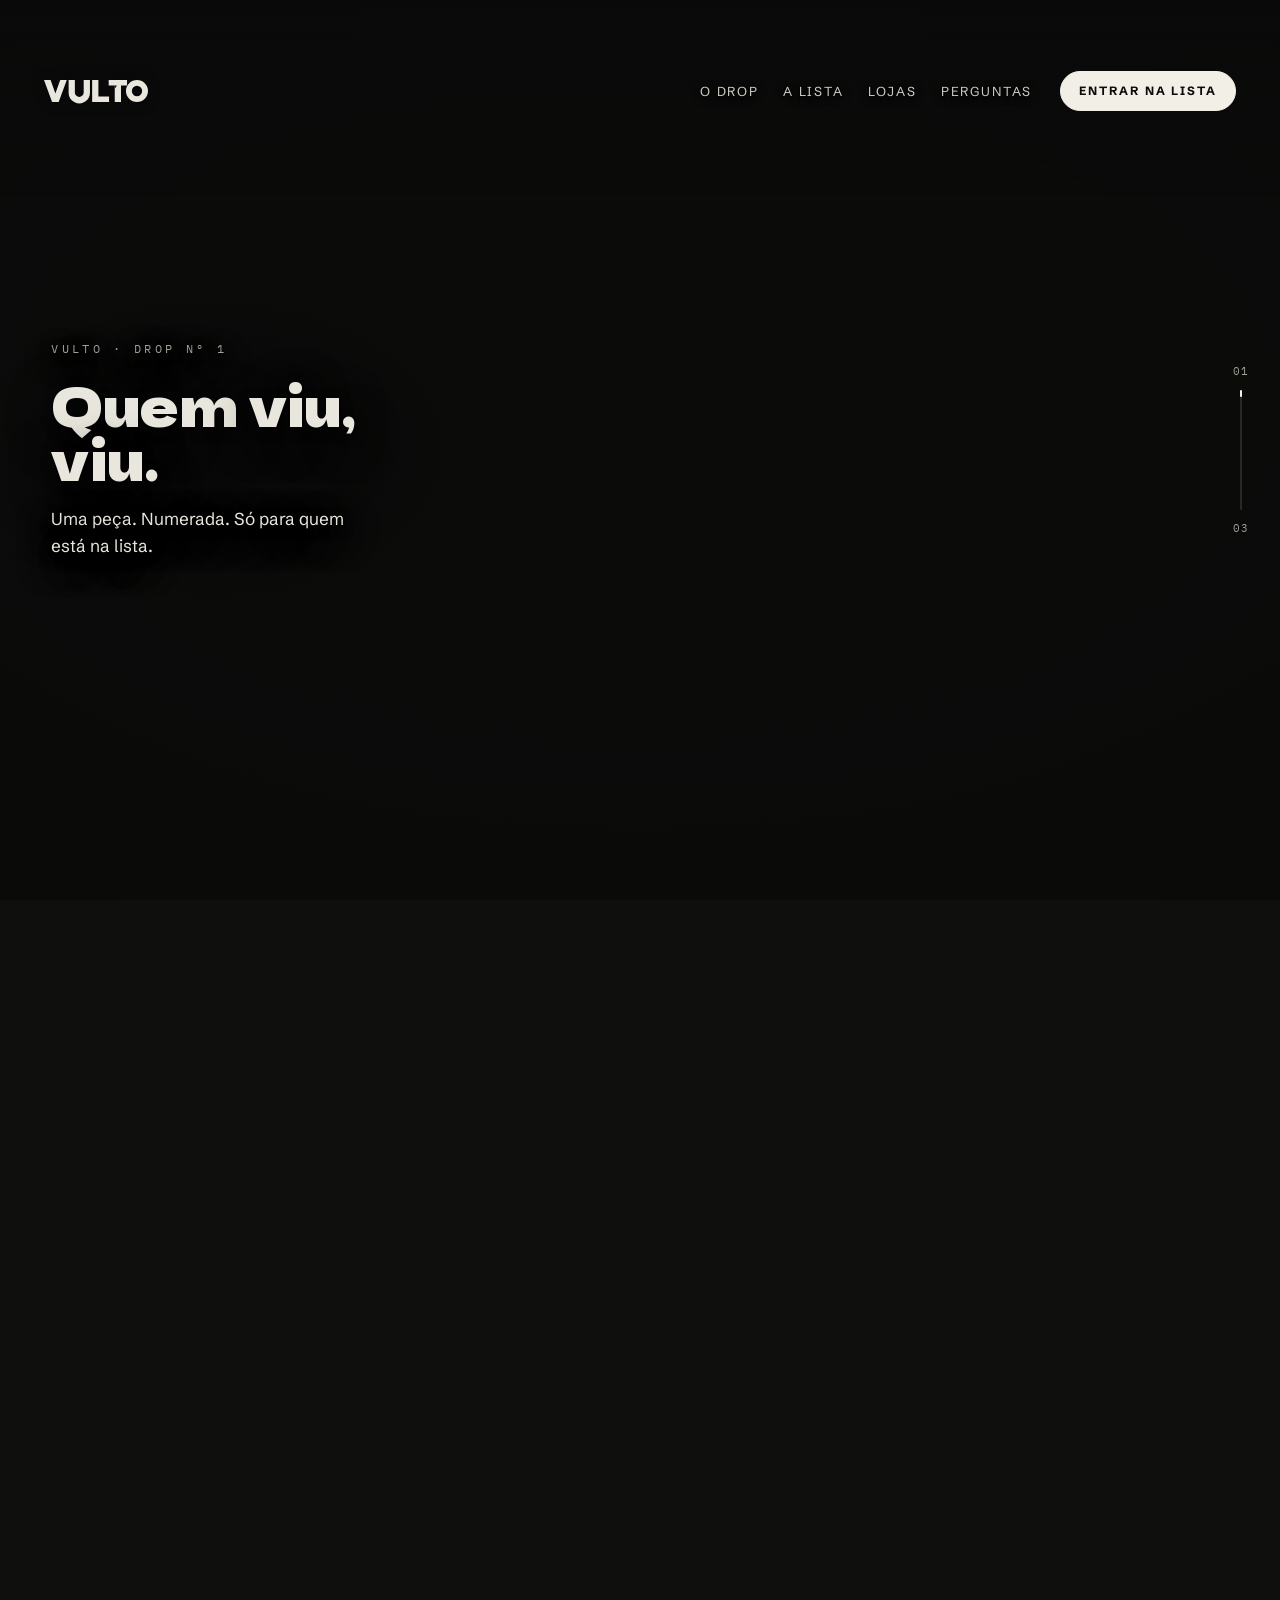
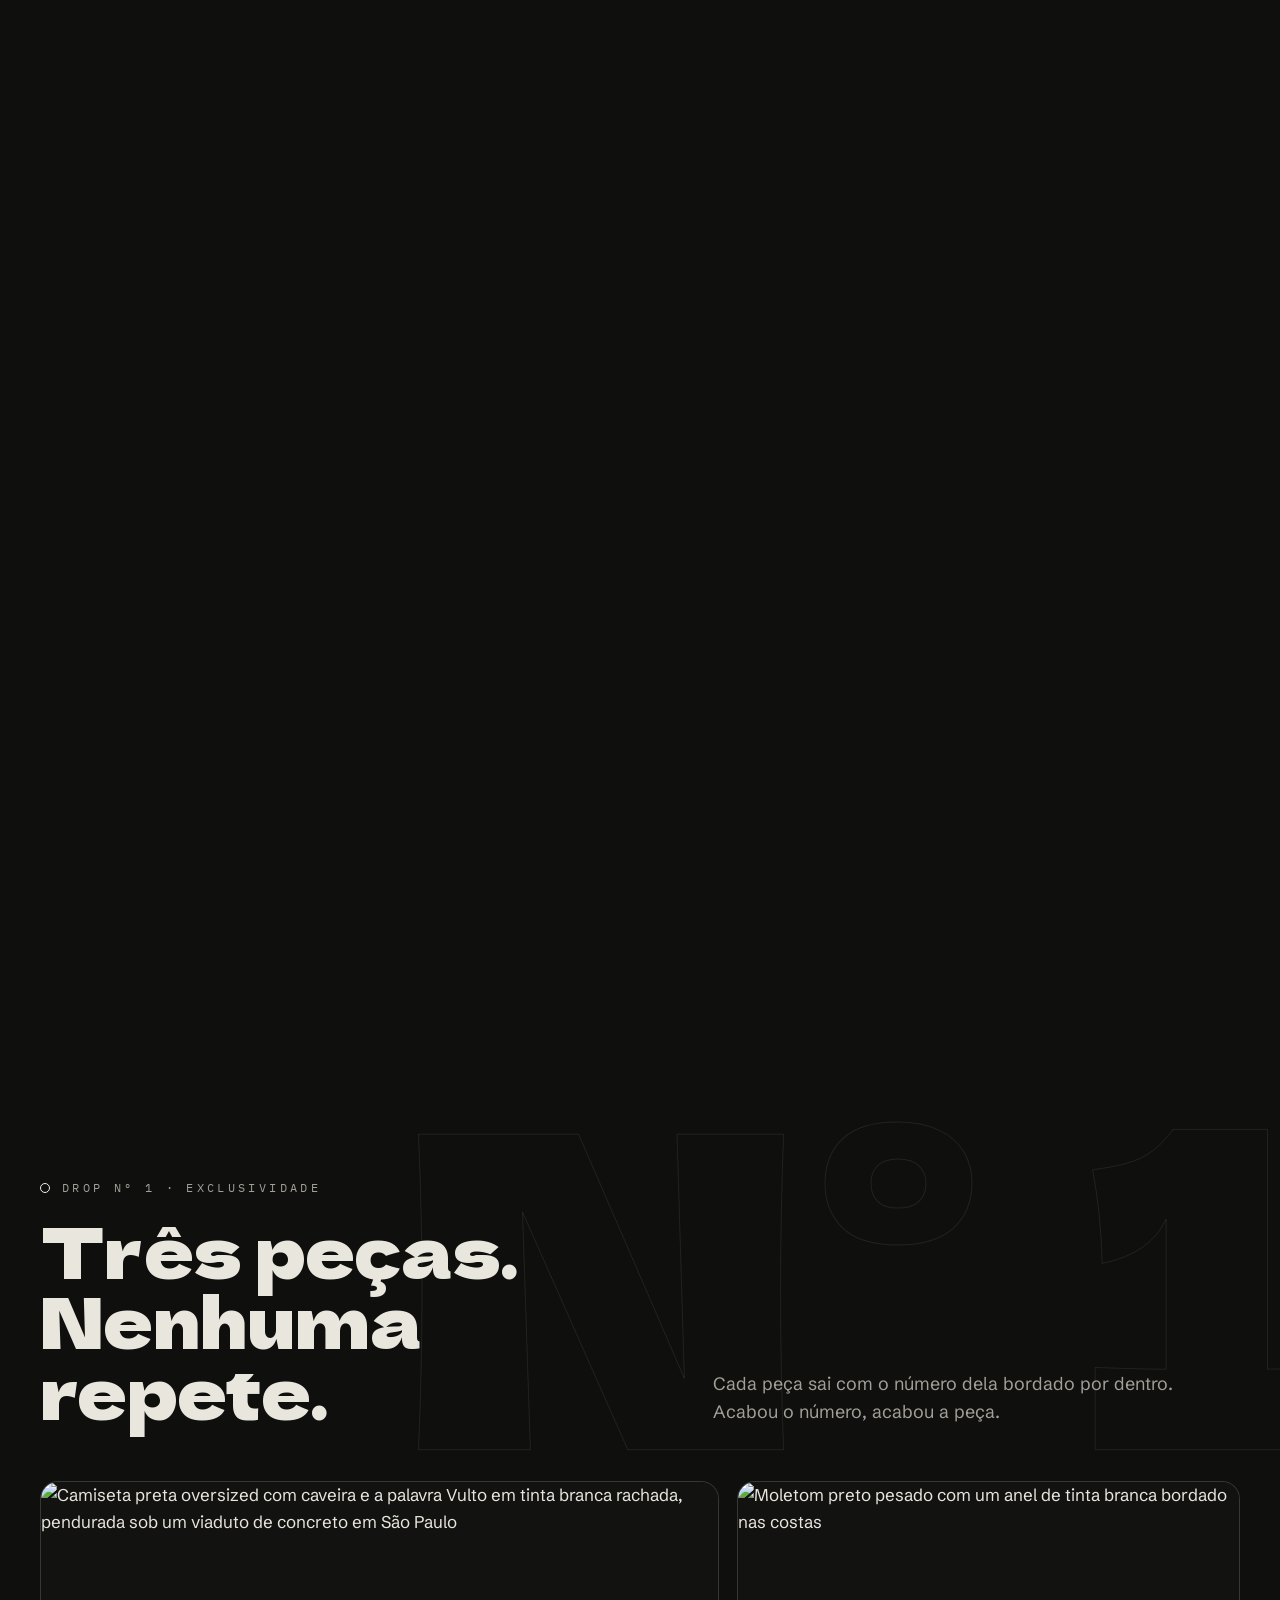
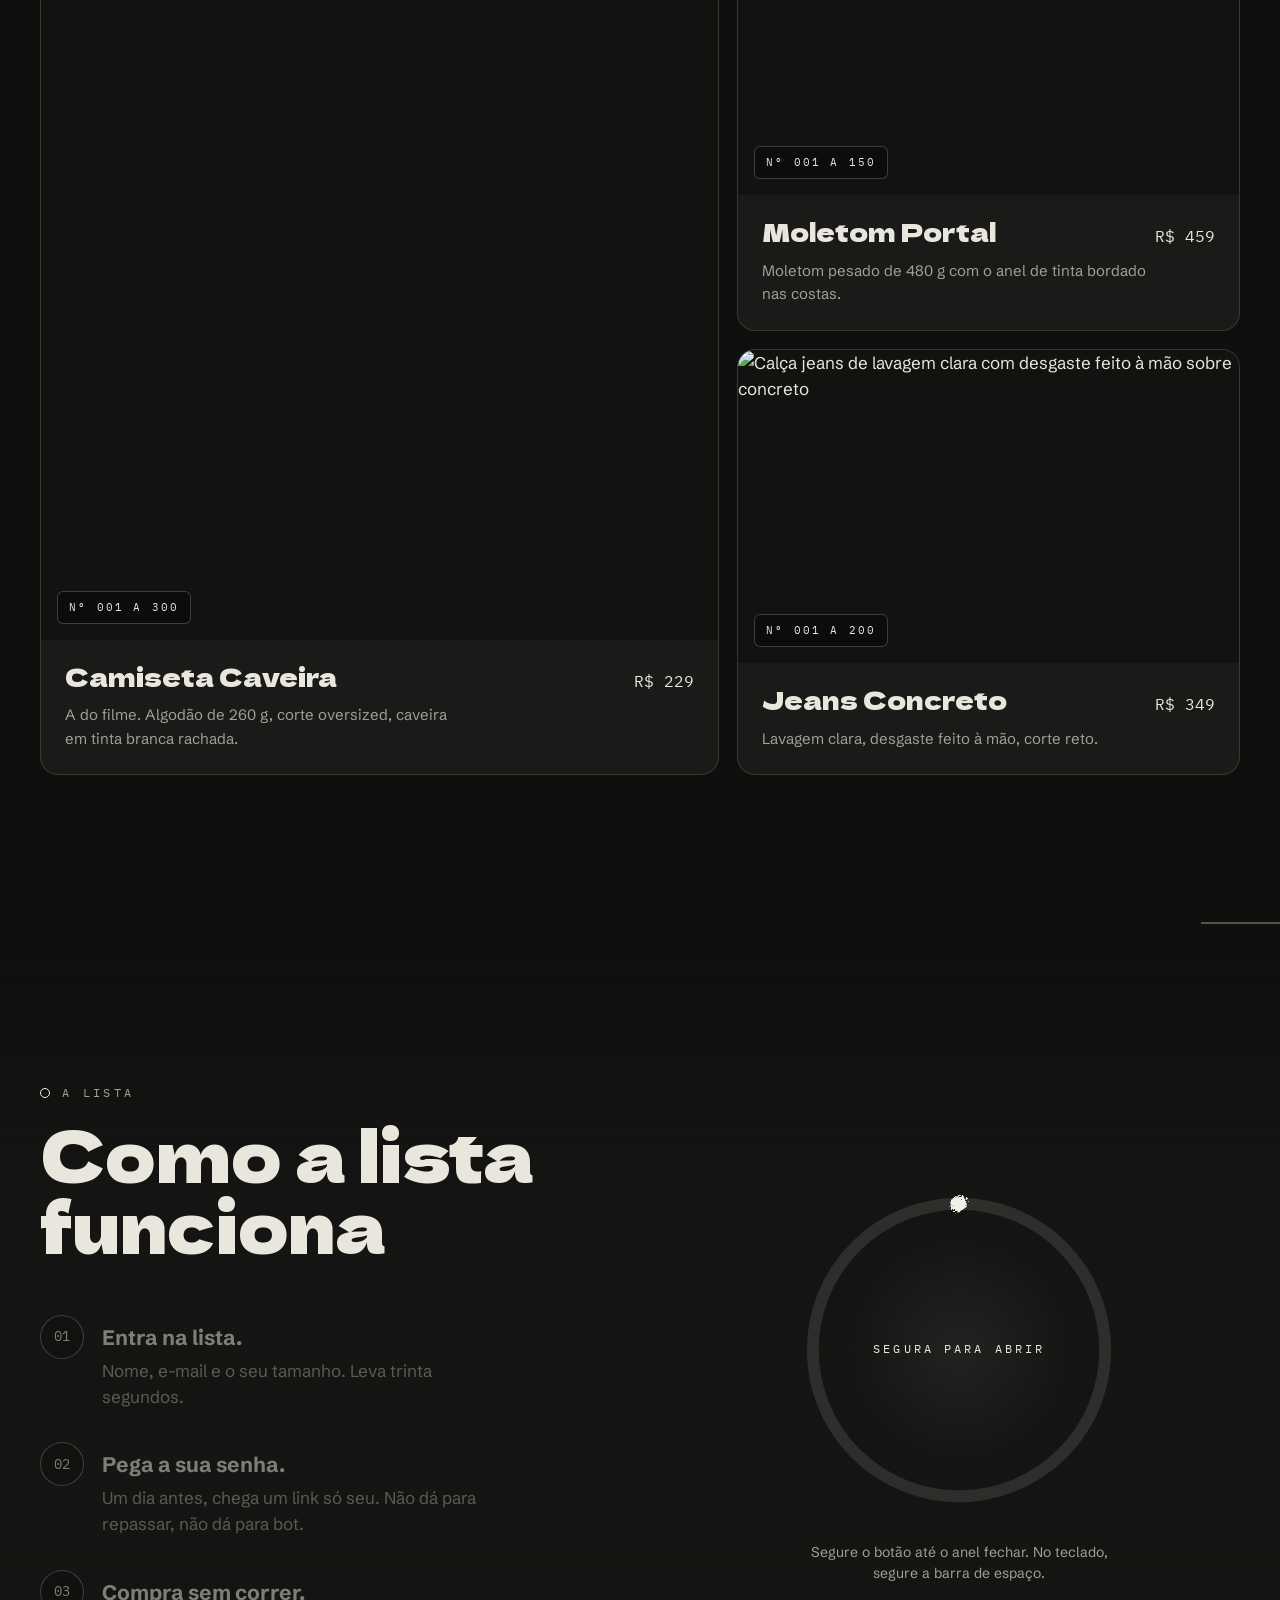
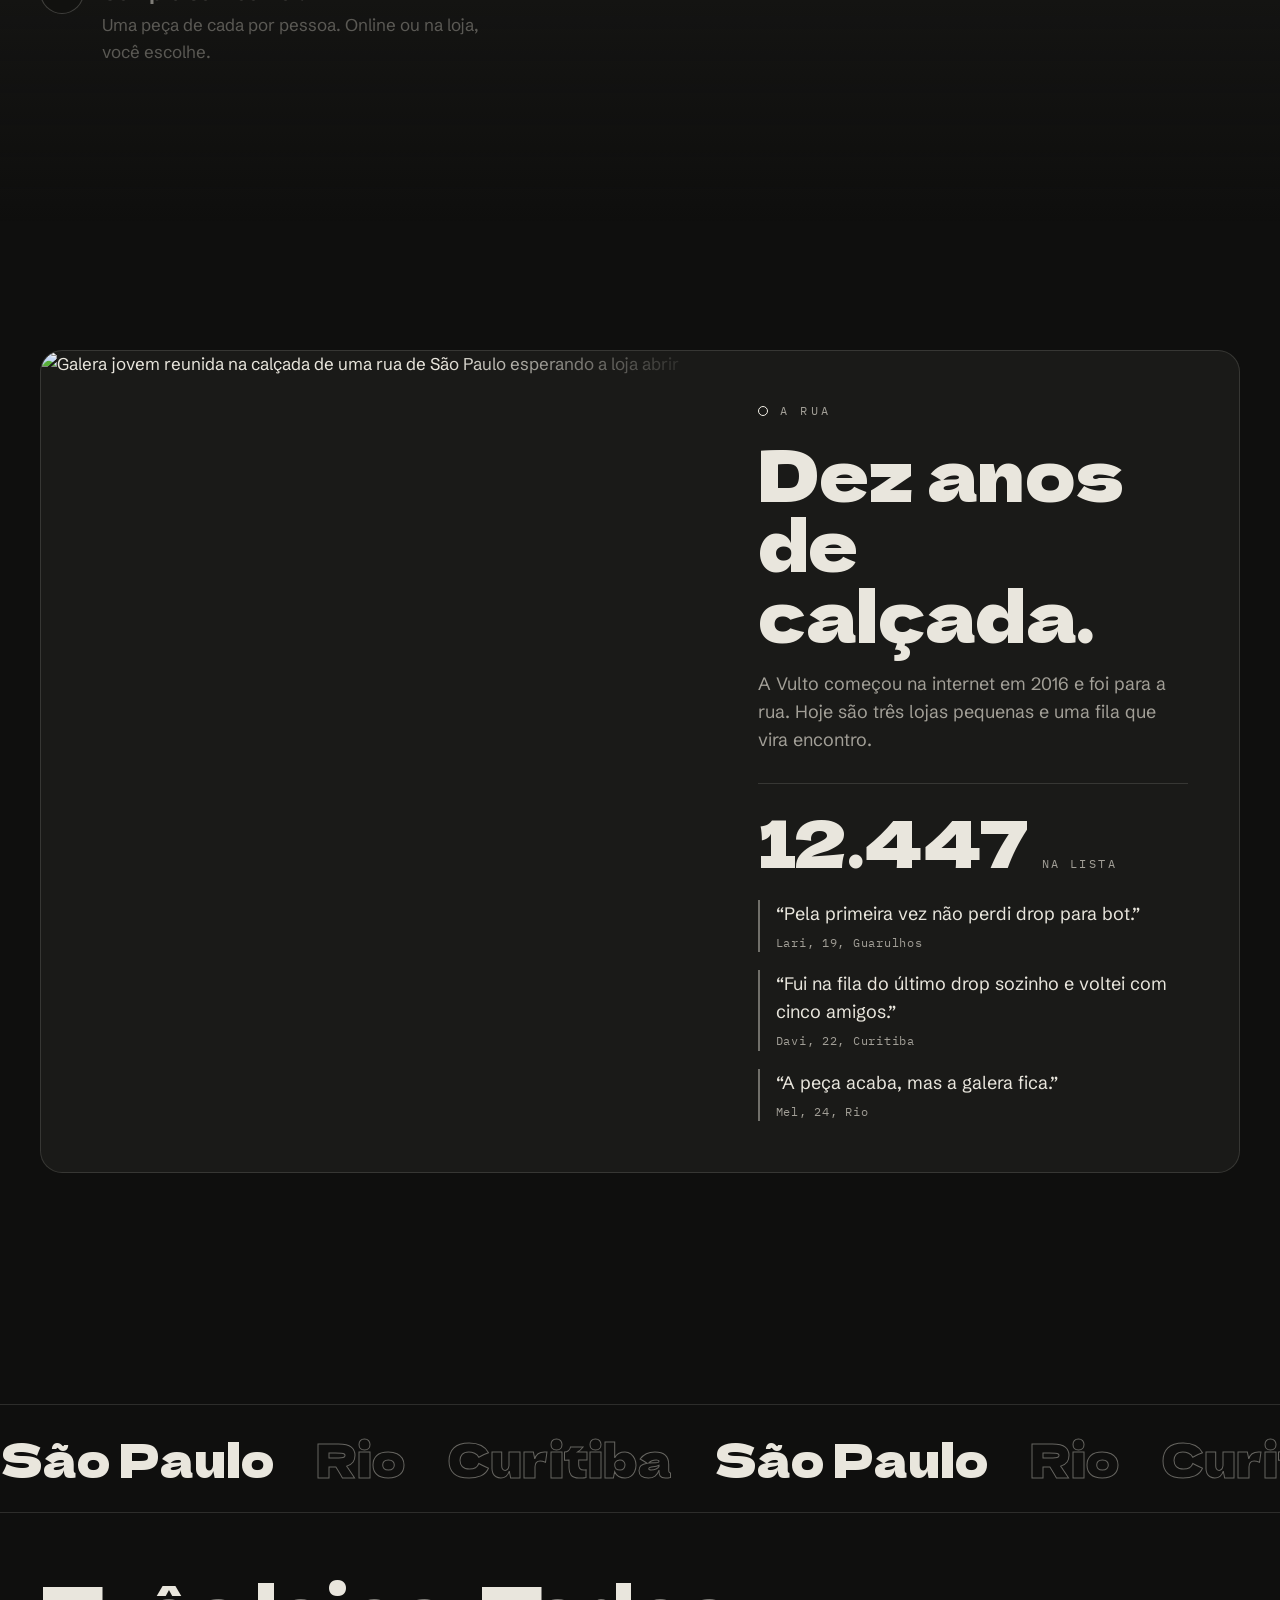
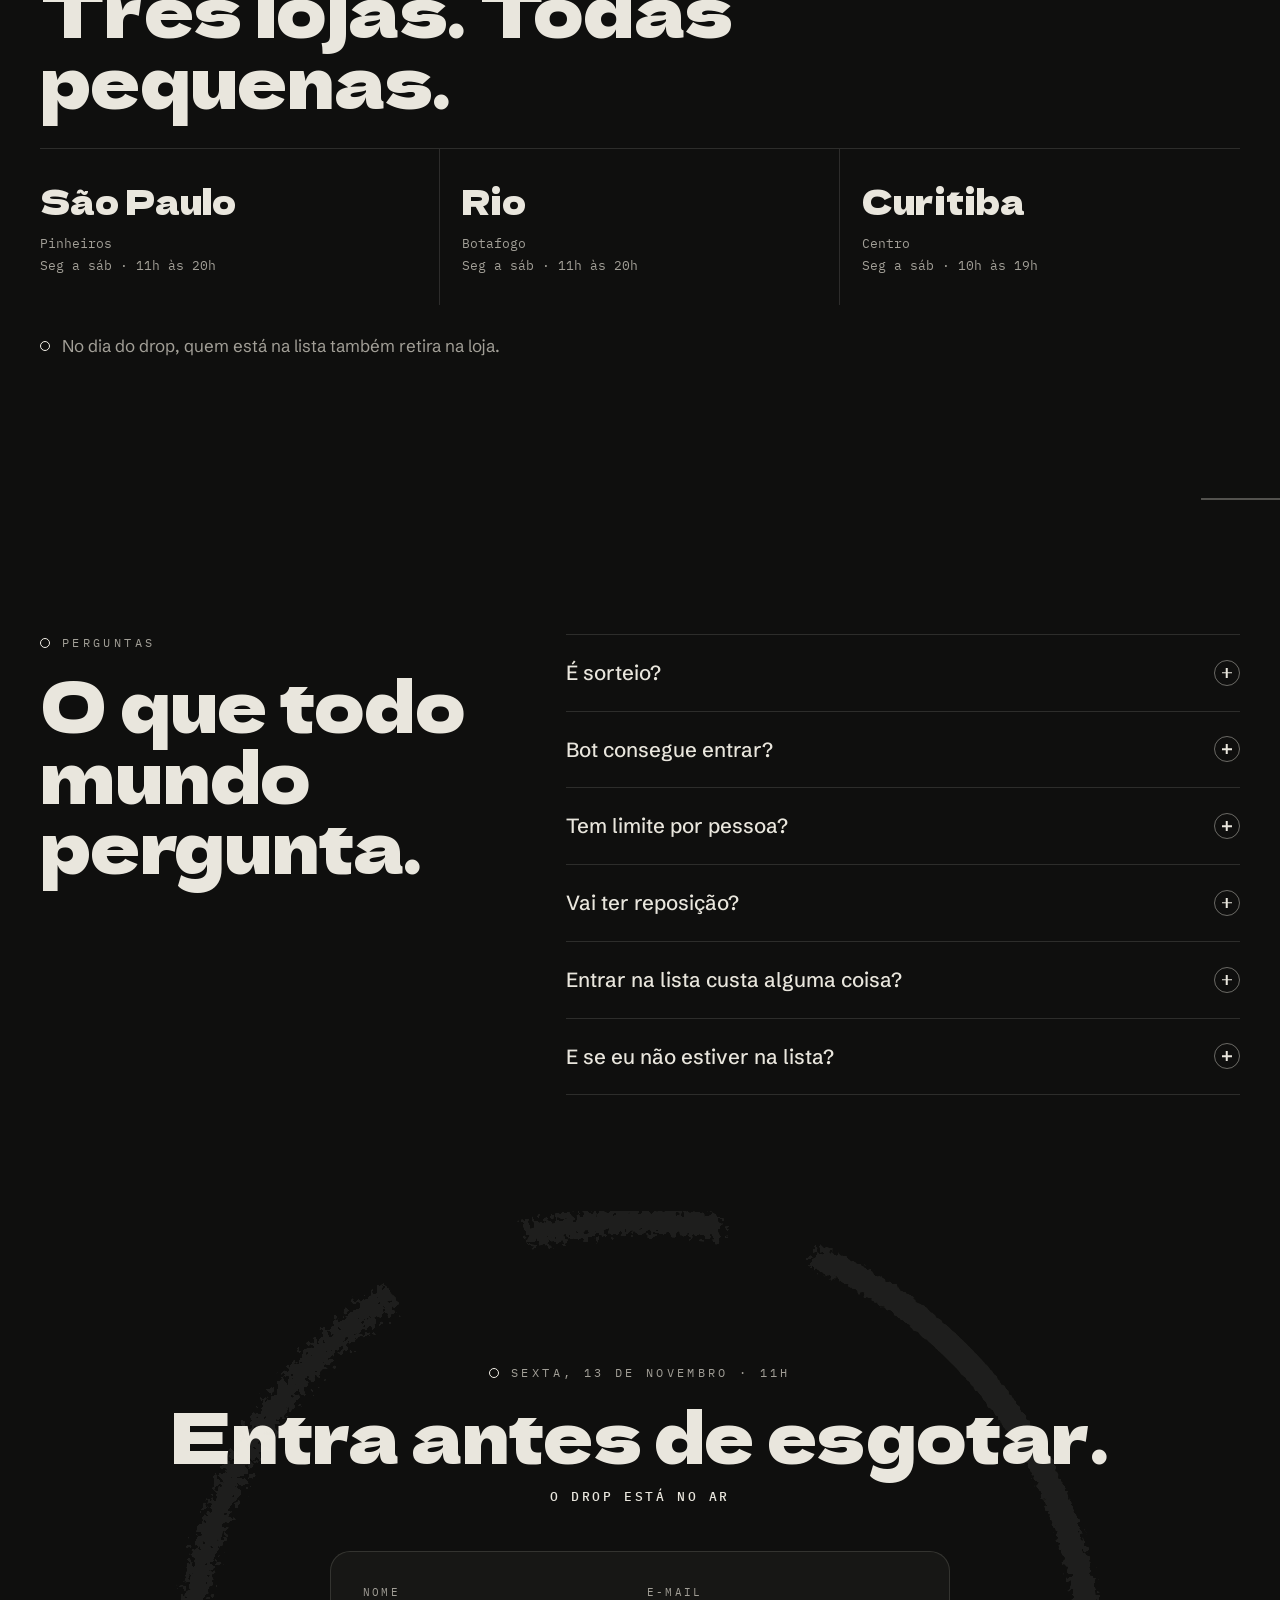
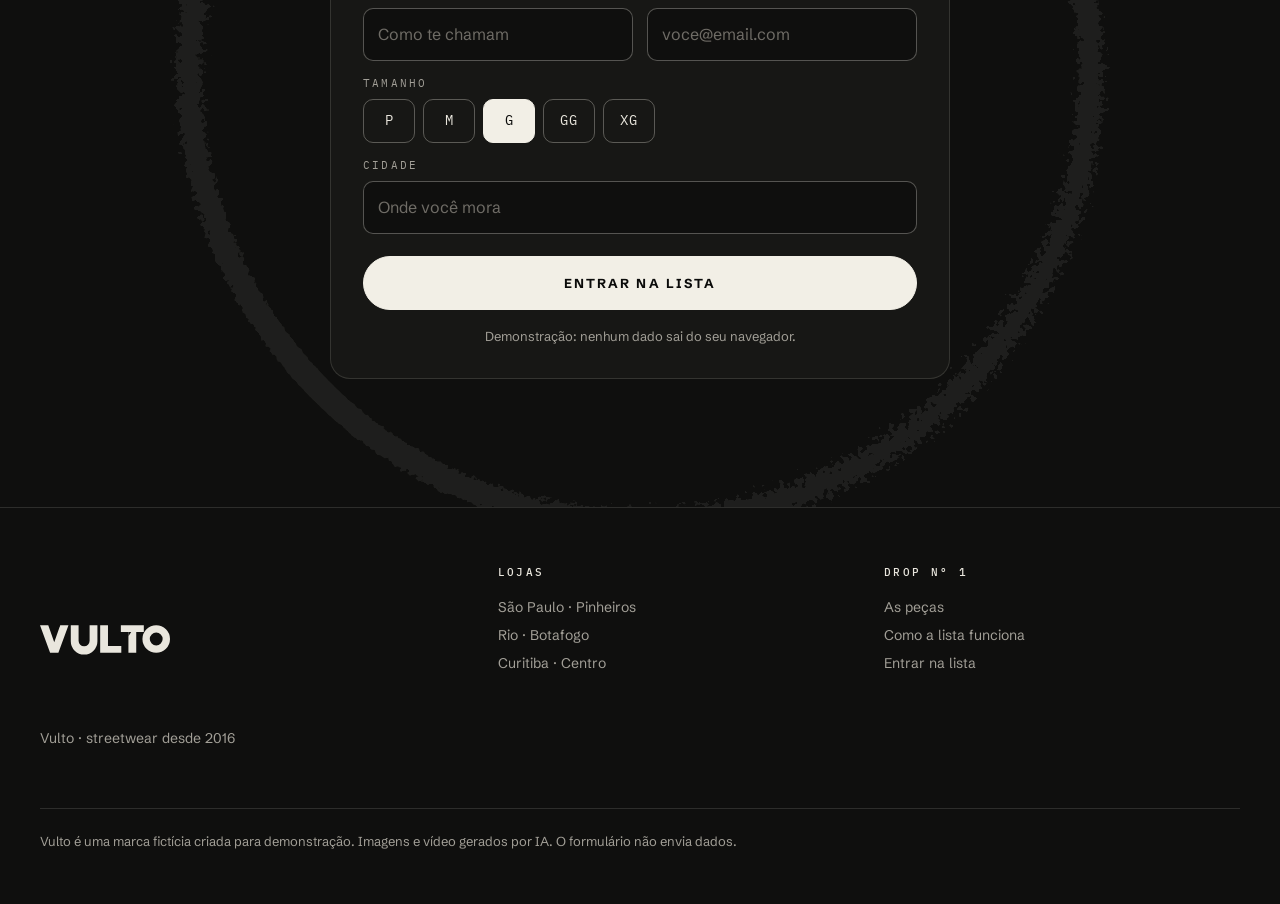
==== site/index.html @ 0cb031d0 "Run the scroll film on phones in a square window with captions below Co-Authored-By: Claude Opus 5.5" ====
<!doctype html>
<html lang="pt-BR">
<head>
<meta charset="utf-8">
<meta name="viewport" content="width=device-width, initial-scale=1">
<title>Vulto · Drop Nº 1: Exclusividade</title>
<meta name="description" content="Drop Nº 1: Exclusividade. Três peças numeradas da Vulto, streetwear brasileiro desde 2016. Entre na lista de espera e veja antes de todo mundo.">
<meta name="theme-color" content="#0f0f0e">
<!-- DEPLOY STEP: troque og:url e og:image pela URL absoluta do site no ar -->
<meta property="og:title" content="Vulto · Drop Nº 1: Exclusividade">
<meta property="og:description" content="Quem viu, viu. Entre na lista de espera do Drop Nº 1.">
<meta property="og:type" content="website">
<meta property="og:url" content="https://SEU-DOMINIO/">
<meta property="og:image" content="https://SEU-DOMINIO/assets/og.jpg">
<link rel="icon" type="image/svg+xml" href="data:image/svg+xml,%3Csvg xmlns='http://www.w3.org/2000/svg' viewBox='0 0 64 64'%3E%3Crect width='64' height='64' rx='12' fill='%230f0f0e'/%3E%3Cpath d='M10 14h11l11 26 11-26h11L38 52h-12z' fill='%23f2efe6'/%3E%3Cpath d='M43 14l-6 9 2-9z' fill='%230f0f0e'/%3E%3C/svg%3E">
<link rel="preconnect" href="https://fonts.googleapis.com">
<link rel="preconnect" href="https://fonts.gstatic.com" crossorigin>
<link href="https://fonts.googleapis.com/css2?family=Dela+Gothic+One&family=IBM+Plex+Mono:wght@400;500&family=Schibsted+Grotesk:wght@400;500;700&display=swap" rel="stylesheet">
<style>
:root{
  --canvas:#0f0f0e;
  --panel:#1a1a18;
  --panel-2:#22221f;
  --accent:#f2efe6;
  --accent-hover:#ffffff;
  --accent-muted:rgba(242,239,230,.16);
  --text-secondary:#a29f97;
  --text-primary:#e9e6dd;
  --line:rgba(233,230,221,.14);
  --line-strong:rgba(233,230,221,.42);
  --ink:#0b0b0a;
  --display:"Dela Gothic One",Impact,"Arial Black",sans-serif;
  --body:"Schibsted Grotesk",system-ui,-apple-system,"Segoe UI",sans-serif;
  --mono:"IBM Plex Mono",ui-monospace,Menlo,Consolas,monospace;
  --ease-out:cubic-bezier(.16,1,.3,1);
  --ease-io:cubic-bezier(.65,0,.35,1);
  --tshadow:0 1px 2px rgba(5,5,6,.95),0 3px 12px rgba(5,5,6,.78),0 10px 44px rgba(5,5,6,.8);
}
*,*::before,*::after{box-sizing:border-box}
html{overflow-x:hidden;overflow-x:clip;scroll-behavior:smooth;-webkit-text-size-adjust:100%}
body{margin:0;overflow-x:hidden;overflow-x:clip;background:var(--canvas);color:var(--text-primary);font-family:var(--body);font-size:17px;line-height:1.55;-webkit-font-smoothing:antialiased;animation:pagein .9s var(--ease-out) both}
@keyframes pagein{from{opacity:0}to{opacity:1}}
img{display:block;max-width:100%}
a{color:inherit}
button,input,select{font:inherit;color:inherit}
:focus-visible{outline:2px solid var(--accent);outline-offset:3px;border-radius:4px}
.sr-only{position:absolute!important;width:1px;height:1px;padding:0;margin:-1px;overflow:hidden;clip:rect(0 0 0 0);white-space:nowrap;border:0}
.skip{position:fixed;left:16px;top:-60px;z-index:100;background:var(--accent);color:var(--ink);padding:10px 16px;border-radius:8px;font-weight:700;text-decoration:none;transition:top .3s var(--ease-out)}
.skip:focus{top:12px}

/* ambiente: grão de carvão e uma névoa de fumaça de tinta */
.ambient{position:fixed;inset:0;z-index:-1;pointer-events:none;overflow:hidden}
.ambient::before{content:"";position:absolute;inset:-20%;background:
  radial-gradient(40% 30% at 30% 40%,rgba(200,198,190,.06),transparent 70%),
  radial-gradient(35% 28% at 72% 65%,rgba(200,198,190,.045),transparent 70%);
  animation:smoke 72s linear infinite;animation-delay:-21s}
.ambient::after{content:"";position:absolute;inset:0;opacity:.07;mix-blend-mode:screen;background-image:url("data:image/svg+xml,%3Csvg xmlns='http://www.w3.org/2000/svg' width='220' height='220'%3E%3Cfilter id='n'%3E%3CfeTurbulence type='fractalNoise' baseFrequency='.85' numOctaves='3' stitchTiles='stitch'/%3E%3C/filter%3E%3Crect width='100%25' height='100%25' filter='url(%23n)'/%3E%3C/svg%3E")}
@keyframes smoke{0%{transform:translate3d(0,0,0) rotate(0)}50%{transform:translate3d(4%,-3%,0) rotate(8deg)}100%{transform:translate3d(0,0,0) rotate(0)}}
body.paused *,body.paused *::before,body.paused *::after{animation-play-state:paused!important}

/* nav */
.nav{position:fixed;top:0;left:0;right:0;z-index:50;display:flex;align-items:center;gap:28px;padding:16px clamp(16px,4vw,44px) 30px;background:linear-gradient(rgba(10,10,10,.86),rgba(10,10,10,.5) 55%,rgba(10,10,10,0));transition:background .5s var(--ease-out)}
.nav ul a,.nav .logo{text-shadow:0 1px 2px rgba(5,5,6,.95),0 2px 10px rgba(5,5,6,.8)}
.nav .logo svg{filter:drop-shadow(0 1px 6px rgba(5,5,6,.8))}
.nav.solid{background:rgba(15,15,14,.86);backdrop-filter:blur(12px);-webkit-backdrop-filter:blur(12px);border-bottom:1px solid var(--line)}
.logo{display:block;width:104px;color:var(--text-primary)}
.logo svg{display:block;width:100%;height:auto}
.nav ul{display:flex;gap:24px;list-style:none;margin:0 0 0 auto;padding:0;font-size:13px;letter-spacing:.14em;text-transform:uppercase}
.nav ul a{text-decoration:none;color:#cfccc4;transition:color .3s var(--ease-out)}
.nav ul a:hover{color:var(--text-primary)}
.btn{display:inline-flex;align-items:center;justify-content:center;gap:10px;border:1px solid var(--accent);background:var(--accent);color:var(--ink);padding:13px 22px;border-radius:999px;font-family:var(--body);font-weight:700;font-size:13px;letter-spacing:.16em;text-transform:uppercase;text-decoration:none;cursor:pointer;transition:background .35s var(--ease-out),color .35s var(--ease-out),transform .35s var(--ease-out),border-color .35s var(--ease-out)}
.btn:hover{background:var(--accent-hover);transform:translateY(-1px)}
.btn.ghost{background:transparent;color:var(--text-primary);border-color:var(--line-strong)}
.btn.ghost:hover{border-color:var(--accent);background:rgba(242,239,230,.06)}
.nav .btn{padding:10px 18px;font-size:12px}
@media (max-width:900px){.nav ul{display:none}.nav .btn{margin-left:auto}}
@media (pointer:coarse){.btn{min-height:44px;display:inline-flex;align-items:center;justify-content:center}}

/* hero */
.hero{position:relative;height:1000vh}
.stage{position:sticky;top:0;height:100vh;height:100svh;overflow:hidden;background:#0b0b0a}
.stage .poster,.stage video{position:absolute;inset:0;width:100%;height:100%;object-fit:cover;background-size:cover;background-position:center}
.stage video{opacity:0;transition:opacity .8s var(--ease-out);will-change:transform;transform:translateZ(0)}
.stage.video-ready video{opacity:1}
.stage.video-failed video{display:none}
.scrim{position:absolute;inset:0;pointer-events:none;background:radial-gradient(ellipse 120% 90% at 50% 45%,rgba(8,8,9,0) 35%,rgba(8,8,9,.62) 100%)}
.band{position:absolute;top:50%;transform:translateY(-50%);width:min(34vw,470px);opacity:0;text-shadow:var(--tshadow);pointer-events:none}
.band::before{content:"";position:absolute;inset:-28% -22%;z-index:-1;pointer-events:none;opacity:calc(.25 + .75*var(--k,1));background:radial-gradient(ellipse 72% 62% at 50% 50%,rgba(6,6,7,var(--sa,.66)) 0%,rgba(6,6,7,calc(var(--sa,.66)*.66)) 46%,rgba(6,6,7,0) 76%)}
.band.left{left:clamp(20px,6vw,96px)}
.band.first{left:clamp(20px,4vw,64px);width:min(25vw,360px)}
.band.first h1{font-size:clamp(36px,4.2vw,62px)}
.band.right{right:clamp(20px,6vw,96px);text-align:right}
.band.center{left:50%;width:min(92vw,820px);transform:translate(-50%,-50%);text-align:center}
.band.center::before{background:radial-gradient(ellipse 60% 56% at 50% 50%,rgba(6,6,7,var(--sa,.5)) 0%,rgba(6,6,7,0) 74%)}
.kicker{font-family:var(--mono);font-size:12px;letter-spacing:.28em;text-transform:uppercase;color:var(--text-secondary);margin:0 0 18px}
.band h2,.band h1{font-family:var(--display);font-weight:400;line-height:1.02;letter-spacing:-.01em;margin:0;font-size:clamp(40px,5.6vw,84px)}
.band .sub{margin:20px 0 0;font-size:clamp(16px,1.35vw,19px);color:var(--text-primary);opacity:clamp(0,(var(--k,0) - .45)*3,1);transform:translateY(calc((1 - clamp(0,(var(--k,0) - .45)*3,1))*14px))}
.w{display:inline-block;white-space:nowrap}
.c{display:inline-block}
/* (g) aproximação da profundidade */
.fx-depth .w{--kc:clamp(0,(var(--k,0) - var(--th,0))*2.4,1);opacity:var(--kc);transform:scale(calc(.82 + .18*var(--kc)));transform-origin:50% 60%}
/* (a) dispersão: lascas de tinta se juntando */
.fx-scatter .c{--kc:clamp(0,(var(--k,0) - var(--th,0))*2.6,1);opacity:var(--kc);transform:translate(calc((1 - var(--kc))*var(--jx,0px)),calc((1 - var(--kc))*var(--jy,0px))) rotate(calc((1 - var(--kc))*var(--jr,0deg)))}
/* órbita: letras entram girando em volta do centro, como o vórtice */
.fx-orbit .c{--kc:clamp(0,(var(--k,0) - var(--th,0))*2.4,1);opacity:var(--kc);transform:rotate(calc((1 - var(--kc))*var(--jr,0deg))) translate(calc((1 - var(--kc))*var(--jx,0px)),calc((1 - var(--kc))*var(--jy,0px))) scale(calc(.6 + .4*var(--kc)))}
/* (e) subida em etapas */
.fx-rise .w{--kc:clamp(0,(var(--k,0) - var(--th,0))*3,1);opacity:var(--kc);transform:translateY(calc((1 - var(--kc))*.55em))}
.fx-rise .kicker{opacity:clamp(0,var(--k,0)*4,1)}
.fx-rise .sub{opacity:clamp(0,(var(--k,0) - .62)*4,1);transform:translateY(calc((1 - clamp(0,(var(--k,0) - .62)*4,1))*12px))}
.fx-rise .row{margin-top:30px;display:flex;gap:12px;justify-content:center;flex-wrap:wrap;opacity:clamp(0,(var(--k,0) - .78)*5,1);transform:translateY(calc((1 - clamp(0,(var(--k,0) - .78)*5,1))*12px))}
.band .btn{text-shadow:none}
.band.live{pointer-events:auto}
.settle h2{font-size:clamp(38px,5vw,76px)}
.settle .gap{height:min(28vh,240px)}
.cue{position:absolute;left:50%;bottom:26px;transform:translateX(-50%);display:flex;flex-direction:column;align-items:center;gap:10px;font-family:var(--mono);font-size:11px;letter-spacing:.26em;text-transform:uppercase;color:var(--text-secondary);transition:opacity .6s var(--ease-out)}
.cue.gone{opacity:0}
.paintring{width:46px;height:46px;color:var(--accent)}
.paintring .track{stroke:rgba(242,239,230,.14)}
.paintring .fill{stroke-dasharray:126;stroke-dashoffset:var(--ld,126);transition:stroke-dashoffset .2s linear}
.chev{width:16px;height:22px;animation:nudge 2.4s var(--ease-io) infinite;animation-delay:-.6s}
@keyframes nudge{0%,100%{transform:translateY(0)}50%{transform:translateY(6px)}}
.progress{position:absolute;right:clamp(16px,2.4vw,32px);top:50%;transform:translateY(-50%);display:flex;flex-direction:column;align-items:center;gap:10px;font-family:var(--mono);font-size:11px;color:var(--text-secondary);letter-spacing:.12em}
.progress .bar{width:2px;height:120px;background:var(--line);position:relative;overflow:hidden;border-radius:2px}
.progress .bar i{position:absolute;left:0;top:0;width:100%;height:100%;background:var(--accent);transform-origin:top;transform:scaleY(var(--p,0))}
@media (max-height:560px){.cue,.progress{display:none}}
.hero-static{display:none}

/* celular e tablet em pé: o mesmo filme numa janela quadrada no alto, os textos embaixo */
@media (max-width:720px),(orientation:portrait) and (max-width:1024px),(orientation:portrait) and (pointer:coarse){
  .hero{height:700vh}
  .stage{background:var(--canvas)}
  .stage .poster,.stage video{inset:auto 0;top:68px;width:100%;height:min(100vw,52svh);-webkit-mask-image:linear-gradient(180deg,transparent,#000 10%,#000 88%,transparent);mask-image:linear-gradient(180deg,transparent,#000 10%,#000 88%,transparent)}
  .scrim,.band::before,.progress{display:none}
  .band,.band.left,.band.right,.band.first,.band.center{left:20px;right:20px;width:auto;top:calc(68px + min(100vw,52svh) + 6px);transform:none;text-align:left}
  .band h1,.band h2,.band.first h1,.settle h2{font-size:clamp(30px,8.4vw,44px)}
  .band .sub{font-size:15px;margin-top:12px}
  .band .kicker{margin-bottom:10px}
  .settle .gap{display:none}
  .fx-rise .row{justify-content:flex-start;margin-top:18px}
  .fx-rise .row .ghost{display:none}
  .cue{bottom:14px}
}

/* hero estático: celular deitado e movimento reduzido, idênticos ao JS */
@media (orientation:landscape) and (pointer:coarse) and (max-height:560px),(prefers-reduced-motion:reduce){
  .hero{height:auto}
  .stage{display:none}
  .hero-static{display:flex;position:relative;min-height:100vh;min-height:100svh;align-items:flex-end;padding:120px 20px 56px;background:#0b0b0a url("assets/hero-poster.jpg") center 30%/cover no-repeat}
  .hero-static::before{content:"";position:absolute;inset:0;background:linear-gradient(180deg,rgba(11,11,10,.35) 0%,rgba(11,11,10,.2) 35%,rgba(11,11,10,.86) 78%,var(--canvas) 100%)}
  .hero-static .in{position:relative;max-width:640px;text-shadow:var(--tshadow)}
  .hero-static h1{font-family:var(--display);font-weight:400;font-size:clamp(44px,12vw,84px);line-height:1;margin:0}
  .hero-static p{margin:16px 0 0;max-width:34ch}
  .hero-static .row{display:flex;gap:12px;flex-wrap:wrap;margin-top:26px}
  .hero-static .btn{text-shadow:none}
}

/* seções */
section{position:relative;scroll-margin-top:72px}
.ord{display:inline-block;font-size:.5em;line-height:1;vertical-align:.95em;margin-left:.04em;border-bottom:.12em solid currentColor;padding:0 .04em .02em}
.wrap{width:min(1200px,100% - 32px);margin-inline:auto}
.sec-kicker{font-family:var(--mono);font-size:12px;letter-spacing:.28em;text-transform:uppercase;color:var(--text-secondary);margin:0 0 16px;display:flex;align-items:center;gap:12px}
.sec-kicker .dot{width:10px;height:10px;border:1.5px solid var(--accent);border-radius:50%;display:inline-block}
.h-sec{font-family:var(--display);font-weight:400;font-size:clamp(38px,5.4vw,78px);line-height:1.02;margin:0;letter-spacing:-.01em;max-width:16ch}
.lede{color:var(--text-secondary);font-size:clamp(17px,1.4vw,20px);max-width:46ch;margin:22px 0 0}

/* divisória: o corte do logo que se traça sozinho */
.cut{display:block;width:100%;height:40px;color:var(--line-strong)}
.cut path{stroke-dasharray:1;stroke-dashoffset:calc(1 - var(--draw,0))}

/* entradas coreografadas */
.reveal .r{opacity:0;transform:translateY(26px);transition:opacity .9s var(--ease-out),transform .9s var(--ease-out)}
.reveal.in .r{opacity:1;transform:none}
.reveal.in .r:nth-child(2){transition-delay:.09s}
.reveal.in .r:nth-child(3){transition-delay:.18s}
.reveal.in .r:nth-child(4){transition-delay:.27s}
.reveal.in .r:nth-child(5){transition-delay:.36s}
.reveal.done .r,.reveal.done .r:nth-child(2),.reveal.done .r:nth-child(3),.reveal.done .r:nth-child(4),.reveal.done .r:nth-child(5){transition-delay:0s}

/* A. o drop */
#drop{padding:clamp(110px,14vw,180px) 0 clamp(80px,10vw,140px);overflow:hidden}
.bigno{position:absolute;right:-4vw;top:40px;font-family:var(--display);font-size:clamp(220px,34vw,520px);line-height:.8;color:transparent;-webkit-text-stroke:1px rgba(233,230,221,.09);pointer-events:none;user-select:none;animation:drift 64s var(--ease-io) infinite alternate;animation-delay:-18s}
@keyframes drift{from{transform:translate3d(0,0,0)}to{transform:translate3d(-5vw,40px,0)}}
.drop-head{display:grid;grid-template-columns:1.2fr 1fr;gap:40px;align-items:end;margin-bottom:56px}
.pieces{display:grid;grid-template-columns:1.35fr 1fr;grid-template-rows:auto auto;gap:18px}
.piece{position:relative;background:var(--panel);border:1px solid var(--line);border-radius:18px;overflow:hidden;display:flex;flex-direction:column;transition:border-color .5s var(--ease-out),transform .5s var(--ease-out)}
.piece:hover{border-color:var(--line-strong);transform:translateY(-3px)}
.piece.main{grid-row:span 2}
.piece .ph{position:relative;overflow:hidden;aspect-ratio:16/10;background:#121211}
.piece.main .ph{aspect-ratio:auto;flex:1;min-height:420px}
.piece .ph img{width:100%;height:100%;object-fit:cover;transition:transform 1.4s var(--ease-out)}
.piece:hover .ph img{transform:scale(1.04)}
.piece .info{padding:22px 24px 24px;display:grid;grid-template-columns:1fr auto;gap:6px 18px;align-items:baseline}
.piece h3{font-family:var(--display);font-weight:400;font-size:clamp(22px,2vw,30px);margin:0;line-height:1.1}
.piece .price{font-family:var(--mono);font-size:16px;color:var(--text-primary)}
.piece p{grid-column:1/-1;margin:4px 0 0;color:var(--text-secondary);font-size:15px;max-width:44ch}
.plaque{position:absolute;left:16px;bottom:16px;font-family:var(--mono);font-size:11px;letter-spacing:.2em;text-transform:uppercase;background:rgba(10,10,10,.62);backdrop-filter:blur(8px);-webkit-backdrop-filter:blur(8px);border:1px solid rgba(233,230,221,.22);padding:7px 11px;border-radius:6px;color:var(--text-primary)}

/* B. a lista */
#lista{padding:clamp(90px,11vw,150px) 0;background:linear-gradient(180deg,transparent,rgba(26,26,24,.55) 30%,rgba(26,26,24,.55) 70%,transparent)}
.lista-grid{display:grid;grid-template-columns:1fr 1fr;gap:clamp(40px,6vw,90px);align-items:center}
.steps{list-style:none;margin:40px 0 0;padding:0;position:relative}
.steps::before{content:"";position:absolute;left:21px;top:12px;bottom:12px;width:0;border-left:2px dashed rgba(233,230,221,.28);transform-origin:top;transform:scaleY(var(--draw,0))}
.step{position:relative;display:grid;grid-template-columns:44px 1fr;gap:18px;padding:16px 0;opacity:.5;transition:opacity .7s var(--ease-out)}
.step.lit{opacity:1}
.step .n{width:44px;height:44px;border-radius:50%;border:1.5px solid var(--line-strong);background:var(--canvas);display:grid;place-items:center;font-family:var(--mono);font-size:14px;transition:border-color .6s var(--ease-out),background .6s var(--ease-out),color .6s var(--ease-out)}
.step.lit .n{border-color:var(--accent);background:var(--accent);color:var(--ink)}
.step h3{margin:6px 0 4px;font-size:21px;font-weight:700}
.step p{margin:0;color:var(--text-secondary);max-width:40ch}
.portal{display:flex;flex-direction:column;align-items:center;text-align:center;gap:22px}
.hold{position:relative;width:min(340px,78vw);aspect-ratio:1;border:0;background:none;padding:0;cursor:pointer;-webkit-tap-highlight-color:transparent;touch-action:none;user-select:none;-webkit-user-select:none}
.hold svg{position:absolute;inset:0;width:100%;height:100%;overflow:visible}
.hold .base{stroke:rgba(233,230,221,.12)}
.hold .ink{stroke:var(--accent);stroke-dasharray:1;stroke-dashoffset:calc(1 - var(--hp,0));filter:url(#rough)}
.hold .glow{position:absolute;inset:16%;border-radius:50%;background:radial-gradient(circle,rgba(242,239,230,.10),rgba(242,239,230,0) 70%);opacity:.6;animation:breathe 5s var(--ease-io) infinite;animation-delay:-2s}
@keyframes breathe{0%,100%{transform:scale(.94);opacity:.45}50%{transform:scale(1.04);opacity:.8}}
.hold .label{position:absolute;inset:0;display:grid;place-items:center;font-family:var(--mono);font-size:12px;letter-spacing:.26em;text-transform:uppercase;color:var(--text-primary);transition:opacity .5s var(--ease-out)}
.hold.done .label{opacity:0}
.ticket{position:absolute;left:50%;top:50%;width:76%;transform:translate(-50%,-30%) scale(.92);opacity:0;background:var(--accent);color:var(--ink);border-radius:10px;padding:18px 18px 16px;text-align:left;transition:opacity .7s var(--ease-out),transform .9s var(--ease-out);box-shadow:0 20px 60px rgba(0,0,0,.5)}
.ticket::before,.ticket::after{content:"";position:absolute;top:58%;width:16px;height:16px;border-radius:50%;background:var(--canvas)}
.ticket::before{left:-8px}.ticket::after{right:-8px}
.hold.done .ticket{opacity:1;transform:translate(-50%,-50%) scale(1)}
.ticket small{display:block;font-family:var(--mono);font-size:10px;letter-spacing:.24em;text-transform:uppercase}
.ticket strong{display:block;font-family:var(--display);font-weight:400;font-size:clamp(28px,3vw,38px);line-height:1.1;margin:6px 0 12px}
.ticket span{display:block;font-size:13px;line-height:1.4;border-top:1px dashed rgba(11,11,10,.4);padding-top:10px}
.hold-note{color:var(--text-secondary);font-size:14px;margin:0;max-width:34ch}

/* C. a rua */
#rua{padding:clamp(80px,10vw,140px) 0}
.rua-grid{display:grid;grid-template-columns:1.25fr 1fr;gap:0;border:1px solid var(--line);border-radius:22px;overflow:hidden;background:var(--panel)}
.rua-img{position:relative;min-height:520px}
.rua-img img{position:absolute;inset:0;width:100%;height:100%;object-fit:cover}
.rua-img::after{content:"";position:absolute;inset:0;background:linear-gradient(90deg,transparent 60%,var(--panel))}
.rua-txt{padding:clamp(28px,4vw,56px)}
.count{display:flex;align-items:baseline;gap:14px;margin:30px 0 8px;border-top:1px solid var(--line);padding-top:24px}
.count b{font-family:var(--display);font-weight:400;font-size:clamp(44px,5vw,68px);line-height:1}
.count span{font-family:var(--mono);font-size:12px;letter-spacing:.2em;text-transform:uppercase;color:var(--text-secondary)}
.quotes{list-style:none;margin:26px 0 0;padding:0;display:grid;gap:18px}
.quotes li{border-left:2px solid var(--line-strong);padding-left:16px}
.quotes q{display:block;font-size:18px;quotes:"\201C" "\201D"}
.quotes cite{display:block;font-style:normal;font-family:var(--mono);font-size:12px;color:var(--text-secondary);margin-top:6px;letter-spacing:.06em}

/* D. lojas */
#lojas{padding:clamp(60px,8vw,110px) 0}
.marquee{overflow:hidden;border-block:1px solid var(--line);padding:18px 0;margin-bottom:60px}
.marquee .track{display:flex;width:max-content;animation:marq 48s linear infinite;animation-delay:-12s}
.marquee span{font-family:var(--display);font-size:clamp(28px,3.6vw,46px);white-space:nowrap;padding-right:42px;color:transparent;-webkit-text-stroke:1px rgba(233,230,221,.4)}
.marquee span:nth-child(3n+1){color:var(--text-primary);-webkit-text-stroke:0}
@keyframes marq{to{transform:translateX(-50%)}}
.lojas-head{display:flex;justify-content:space-between;align-items:end;gap:30px;flex-wrap:wrap;margin-bottom:34px}
.stores{display:grid;grid-template-columns:repeat(3,1fr);border-top:1px solid var(--line)}
.store{padding:26px 22px 28px 0;border-right:1px solid var(--line)}
.store+.store{padding-left:22px}
.store:last-child{border-right:0}
.store h3{font-family:var(--display);font-weight:400;font-size:clamp(26px,2.6vw,36px);margin:0 0 6px}
.store p{margin:0;font-family:var(--mono);font-size:13px;color:var(--text-secondary);line-height:1.7}
.note{margin-top:28px;color:var(--text-secondary);display:flex;gap:12px;align-items:center}

/* E. perguntas */
#perguntas{padding:clamp(70px,9vw,130px) 0}
.faq-grid{display:grid;grid-template-columns:.8fr 1.2fr;gap:clamp(30px,6vw,90px);align-items:start}
.faq{border-top:1px solid var(--line)}
.faq details{border-bottom:1px solid var(--line)}
.faq summary{list-style:none;cursor:pointer;display:flex;justify-content:space-between;align-items:center;gap:20px;padding:22px 0;font-size:clamp(18px,1.6vw,21px);font-weight:500}
.faq summary::-webkit-details-marker{display:none}
.faq summary .pm{flex:none;width:26px;height:26px;border:1.5px solid var(--line-strong);border-radius:50%;position:relative;transition:transform .5s var(--ease-out),border-color .4s var(--ease-out)}
.faq summary .pm::before,.faq summary .pm::after{content:"";position:absolute;left:50%;top:50%;width:10px;height:1.5px;background:var(--text-primary);transform:translate(-50%,-50%)}
.faq summary .pm::after{transform:translate(-50%,-50%) rotate(90deg);transition:transform .5s var(--ease-out)}
.faq details[open] .pm{border-color:var(--accent)}
.faq details[open] .pm::after{transform:translate(-50%,-50%) rotate(0deg)}
.faq .ans{overflow:hidden}
.faq .ans p{margin:0 0 24px;color:var(--text-secondary);max-width:56ch}

/* F. entrar */
#entrar{padding:clamp(90px,12vw,170px) 0 clamp(90px,10vw,140px);overflow:hidden}
.entrar{position:relative;display:grid;place-items:center;text-align:center}
.bigring{position:absolute;left:50%;top:50%;width:min(980px,150vw);aspect-ratio:1;transform:translate(-50%,-50%);color:rgba(233,230,221,.07);pointer-events:none;animation:spin 120s linear infinite;animation-delay:-40s}
@keyframes spin{to{transform:translate(-50%,-50%) rotate(360deg)}}
.entrar .h-sec{max-width:none;margin-inline:auto}
.clock{font-family:var(--mono);font-size:13px;letter-spacing:.2em;text-transform:uppercase;color:var(--text-secondary);margin:18px 0 0}
.clock b{color:var(--text-primary);font-weight:500}
form{position:relative;margin-top:44px;width:min(620px,100%);display:grid;grid-template-columns:1fr 1fr;gap:14px;text-align:left;background:rgba(26,26,24,.78);backdrop-filter:blur(10px);-webkit-backdrop-filter:blur(10px);border:1px solid var(--line);border-radius:20px;padding:clamp(20px,3vw,32px)}
.field{display:flex;flex-direction:column;gap:7px}
.field.full{grid-column:1/-1}
label{font-family:var(--mono);font-size:11px;letter-spacing:.2em;text-transform:uppercase;color:var(--text-secondary)}
input,select{width:100%;background:var(--canvas);border:1px solid rgba(233,230,221,.32);border-radius:10px;padding:13px 14px;font-size:16px;transition:border-color .3s var(--ease-out)}
input::placeholder{color:#6f6c66}
input:focus,select:focus{outline:none;border-color:var(--accent)}
input:focus-visible,select:focus-visible{outline:2px solid var(--accent);outline-offset:2px}
select{appearance:none;-webkit-appearance:none;background-image:linear-gradient(45deg,transparent 50%,var(--text-secondary) 50%),linear-gradient(135deg,var(--text-secondary) 50%,transparent 50%);background-position:calc(100% - 20px) 55%,calc(100% - 14px) 55%;background-size:6px 6px;background-repeat:no-repeat}
.sizes{display:flex;gap:8px;flex-wrap:wrap}
.sizes label{position:relative;cursor:pointer}
.sizes input{position:absolute;opacity:0;width:1px;height:1px}
.sizes span{display:inline-grid;place-items:center;min-width:52px;height:44px;padding:0 12px;border:1px solid rgba(233,230,221,.32);border-radius:10px;font-family:var(--mono);font-size:14px;letter-spacing:.06em;color:var(--text-primary);transition:background .3s var(--ease-out),color .3s var(--ease-out),border-color .3s var(--ease-out)}
.sizes input:checked+span{background:var(--accent);color:var(--ink);border-color:var(--accent)}
.sizes input:focus-visible+span{outline:2px solid var(--accent);outline-offset:2px}
form .btn{grid-column:1/-1;margin-top:8px;padding:16px 22px}
.fine{grid-column:1/-1;margin:2px 0 0;font-size:13px;color:var(--text-secondary);text-align:center}
.success{position:absolute;inset:0;border-radius:20px;background:var(--panel);display:grid;place-items:center;text-align:center;padding:28px;opacity:0;visibility:hidden;transform:scale(.98);transition:opacity .6s var(--ease-out),transform .6s var(--ease-out),visibility 0s .6s}
form.sent .success{opacity:1;visibility:visible;transform:none;transition:opacity .6s var(--ease-out),transform .6s var(--ease-out),visibility 0s}
.success svg{width:72px;height:72px;margin:0 auto 14px;color:var(--accent)}
.success svg circle{stroke-dasharray:1;stroke-dashoffset:1;transition:stroke-dashoffset 1.2s var(--ease-out) .15s}
form.sent .success svg circle{stroke-dashoffset:0}
.success h3{font-family:var(--display);font-weight:400;font-size:28px;margin:0 0 8px}
.success p{margin:0 auto;color:var(--text-secondary);max-width:34ch}

/* rodapé */
footer{border-top:1px solid var(--line);padding:56px 0 40px;color:var(--text-secondary);font-size:14px}
.foot{display:grid;grid-template-columns:1.2fr 1fr 1fr;gap:30px}
.foot .logo{width:130px;margin-bottom:14px}
.foot h4{font-family:var(--mono);font-weight:500;font-size:11px;letter-spacing:.22em;text-transform:uppercase;color:var(--text-primary);margin:0 0 12px}
.foot ul{list-style:none;margin:0;padding:0;line-height:2}
.foot a{text-decoration:none}
.foot a:hover{color:var(--text-primary)}
.disclaimer{margin-top:44px;padding-top:22px;border-top:1px solid var(--line);font-size:13px}

@media (max-width:980px){
  .drop-head,.lista-grid,.faq-grid{grid-template-columns:1fr}
  .pieces{grid-template-columns:1fr 1fr}
  .piece.main{grid-column:1/-1;grid-row:auto}
  .piece.main .ph{min-height:0;aspect-ratio:16/10}
  .rua-grid{grid-template-columns:1fr}
  .rua-img{min-height:340px}
  .rua-img::after{background:linear-gradient(180deg,transparent 60%,var(--panel))}
}
@media (max-width:720px){
  body{font-size:16px}
  .pieces{grid-template-columns:1fr}
  .stores{grid-template-columns:1fr}
  .store,.store+.store{padding:22px 0;border-right:0;border-bottom:1px solid var(--line)}
  form{grid-template-columns:1fr}
  .foot{grid-template-columns:1fr}
  .bigno{top:10px}
}

/* movimento reduzido: tudo no estado final */
@media (prefers-reduced-motion:reduce){
  html{scroll-behavior:auto}
  *,*::before,*::after{animation:none!important;transition:none!important;transition-delay:0s!important}
  .reveal .r{opacity:1;transform:none}
  .cut path{stroke-dashoffset:0}
  .steps::before{transform:none}
  .step{opacity:1}
}
</style>
</head>
<body>
<a class="skip" href="#main">Pular para o conteúdo</a>
<div class="ambient" aria-hidden="true"></div>

<svg width="0" height="0" style="position:absolute" aria-hidden="true" focusable="false">
  <defs>
    <filter id="rough" x="-10%" y="-10%" width="120%" height="120%">
      <feTurbulence type="fractalNoise" baseFrequency=".9" numOctaves="2" seed="7" result="n"/>
      <feDisplacementMap in="SourceGraphic" in2="n" scale="5"/>
    </filter>
    <symbol id="vulto-logo" viewBox="0 0 566 120">
      <path d="M0 0h36l26 74L88 0h36L80 120H44z"/>
      <path d="M70 0h18l-14 22z" fill="var(--canvas)"/>
      <path d="M134 0h34v68a24 24 0 0 0 48 0V0h34v70a58 58 0 0 1-116 0z"/>
      <path d="M262 0h34v90h58v30h-92z"/>
      <path d="M352 0h100v30h-33v90h-34V30h-33z"/>
      <path d="M385 30h12l-12 18z" fill="var(--canvas)"/>
      <path fill-rule="evenodd" d="M506 0a60 60 0 1 1 0 120a60 60 0 1 1 0-120zm0 32a28 28 0 1 0 0 56a28 28 0 1 0 0-56z"/>
    </symbol>
  </defs>
</svg>

<nav class="nav" id="nav" aria-label="Principal">
  <a class="logo" href="#top" aria-label="Vulto, voltar ao topo"><svg aria-hidden="true" fill="currentColor"><use href="#vulto-logo"/></svg></a>
  <ul>
    <li><a href="#drop">O drop</a></li>
    <li><a href="#lista">A lista</a></li>
    <li><a href="#lojas">Lojas</a></li>
    <li><a href="#perguntas">Perguntas</a></li>
  </ul>
  <a class="btn" href="#entrar">Entrar na lista</a>
</nav>

<header class="hero" id="top">
  <div class="stage" id="stage">
    <div class="poster" aria-hidden="true"></div>
    <video id="hero" preload="none" muted playsinline aria-hidden="true" tabindex="-1"></video>
    <div class="scrim" aria-hidden="true"></div>

    <div class="band left first fx-depth" data-a="0" data-b="0.22" data-seed="11" style="--sa:.66">
      <p class="kicker">VULTO · DROP Nº 1</p>
      <h1 data-split="words">Quem viu, viu.</h1>
      <p class="sub">Uma peça. Numerada. Só para quem está na lista.</p>
    </div>

    <div class="band right fx-scatter" data-a="0.27" data-b="0.50" data-seed="23" data-spread="0.5" style="--sa:.72">
      <h2 data-split="chars">Esgota em minutos.</h2>
      <p class="sub">Sem gincana. Sem bot. Sem senha no grupo VIP.</p>
    </div>

    <div class="band left fx-orbit" data-a="0.55" data-b="0.76" data-seed="37" data-spread="0.45" style="--sa:.7">
      <h2 data-split="chars">A fila é de quem é de casa.</h2>
      <p class="sub">Dez anos de rua. A lista chega antes.</p>
    </div>

    <div class="band center settle fx-rise" data-a="0.86" data-b="1" data-seed="41" data-ramp="0.06" style="--sa:.5">
      <p class="kicker">VULTO® · PRÓXIMO DROP</p>
      <h2 data-split="words">Drop Nº 1: Exclusividade</h2>
      <div class="gap" aria-hidden="true"></div>
      <p class="sub">Entre na lista de espera. Seja o primeiro a saber.</p>
      <div class="row"><a class="btn" href="#entrar">Quero acesso ao drop</a><a class="btn ghost" href="#drop">Ver as peças</a></div>
    </div>

    <div class="cue" id="cue" aria-hidden="true">
      <svg class="paintring" viewBox="0 0 48 48"><circle class="track" cx="24" cy="24" r="20" fill="none" stroke-width="3"/><circle class="fill" cx="24" cy="24" r="20" fill="none" stroke="currentColor" stroke-width="3" stroke-linecap="round" transform="rotate(-90 24 24)"/></svg>
      <span>Role</span>
    </div>
    <div class="progress" aria-hidden="true"><span>01</span><div class="bar"><i id="pbar"></i></div><span>03</span></div>
  </div>

  <div class="hero-static">
    <div class="in">
      <p class="kicker">VULTO · DROP Nº 1</p>
      <h1>Quem viu, viu.</h1>
      <p>Drop Nº 1: Exclusividade. Uma peça numerada, só para quem está na lista.</p>
      <div class="row"><a class="btn" href="#entrar">Entrar na lista</a><a class="btn ghost" href="#drop">Ver o drop</a></div>
    </div>
  </div>
</header>

<main id="main" tabindex="-1">

<section id="drop" aria-labelledby="drop-t">
  <div class="bigno" aria-hidden="true">N<span class="ord">º</span> 1</div>
  <div class="wrap">
    <div class="drop-head reveal">
      <div>
        <p class="sec-kicker r"><span class="dot" aria-hidden="true"></span>DROP Nº 1 · EXCLUSIVIDADE</p>
        <h2 class="h-sec r" id="drop-t">Três peças. Nenhuma repete.</h2>
      </div>
      <p class="lede r">Cada peça sai com o número dela bordado por dentro. Acabou o número, acabou a peça.</p>
    </div>
    <div class="pieces reveal">
      <article class="piece main r">
        <div class="ph"><img src="assets/peca-camiseta.jpg" alt="Camiseta preta oversized com caveira e a palavra Vulto em tinta branca rachada, pendurada sob um viaduto de concreto em São Paulo" loading="lazy" width="1600" height="900"><span class="plaque">Nº 001 a 300</span></div>
        <div class="info"><h3>Camiseta Caveira</h3><span class="price">R$ 229</span><p>A do filme. Algodão de 260 g, corte oversized, caveira em tinta branca rachada.</p></div>
      </article>
      <article class="piece r">
        <div class="ph"><img src="assets/peca-moletom.jpg" alt="Moletom preto pesado com um anel de tinta branca bordado nas costas" loading="lazy" width="1600" height="1000"><span class="plaque">Nº 001 a 150</span></div>
        <div class="info"><h3>Moletom Portal</h3><span class="price">R$ 459</span><p>Moletom pesado de 480 g com o anel de tinta bordado nas costas.</p></div>
      </article>
      <article class="piece r">
        <div class="ph"><img src="assets/peca-jeans.jpg" alt="Calça jeans de lavagem clara com desgaste feito à mão sobre concreto" loading="lazy" width="1600" height="1000"><span class="plaque">Nº 001 a 200</span></div>
        <div class="info"><h3>Jeans Concreto</h3><span class="price">R$ 349</span><p>Lavagem clara, desgaste feito à mão, corte reto.</p></div>
      </article>
    </div>
  </div>
</section>

<svg class="cut wrap" viewBox="0 0 1200 40" preserveAspectRatio="none" aria-hidden="true"><path pathLength="1" d="M0 20H560l14-14 14 28 14-14H1200" fill="none" stroke="currentColor" stroke-width="1.5" vector-effect="non-scaling-stroke"/></svg>

<section id="lista" aria-labelledby="lista-t">
  <div class="wrap lista-grid">
    <div class="reveal">
      <p class="sec-kicker r"><span class="dot" aria-hidden="true"></span>A LISTA</p>
      <h2 class="h-sec r" id="lista-t">Como a lista funciona</h2>
      <ol class="steps" id="steps">
        <li class="step"><span class="n">01</span><div><h3>Entra na lista.</h3><p>Nome, e-mail e o seu tamanho. Leva trinta segundos.</p></div></li>
        <li class="step"><span class="n">02</span><div><h3>Pega a sua senha.</h3><p>Um dia antes, chega um link só seu. Não dá para repassar, não dá para bot.</p></div></li>
        <li class="step"><span class="n">03</span><div><h3>Compra sem correr.</h3><p>Uma peça de cada por pessoa. Online ou na loja, você escolhe.</p></div></li>
      </ol>
    </div>
    <div class="portal">
      <button class="hold" id="hold" type="button" aria-describedby="hold-note">
        <span class="glow" aria-hidden="true"></span>
        <svg viewBox="0 0 200 200" aria-hidden="true"><circle class="base" cx="100" cy="100" r="86" fill="none" stroke-width="7"/><circle class="ink" pathLength="1" cx="100" cy="100" r="86" fill="none" stroke-width="9" stroke-linecap="round" transform="rotate(-90 100 100)"/></svg>
        <span class="label" id="hold-label">Segura para abrir</span>
        <span class="ticket" aria-live="polite"><small>Vulto · Drop Nº 1</small><strong>Sua senha: N<span class="ord">º</span> 12.481</strong><span>Na fila da porta, você estaria lá atrás. Na lista, você entra antes.</span></span>
      </button>
      <p class="hold-note" id="hold-note">Segure o botão até o anel fechar. No teclado, segure a barra de espaço.</p>
    </div>
  </div>
</section>

<section id="rua" aria-labelledby="rua-t">
  <div class="wrap">
    <div class="rua-grid reveal">
      <div class="rua-img r"><img src="assets/rua.jpg" alt="Galera jovem reunida na calçada de uma rua de São Paulo esperando a loja abrir" loading="lazy" width="1600" height="1000"></div>
      <div class="rua-txt">
        <p class="sec-kicker r"><span class="dot" aria-hidden="true"></span>A RUA</p>
        <h2 class="h-sec r" id="rua-t">Dez anos de calçada.</h2>
        <p class="lede r">A Vulto começou na internet em 2016 e foi para a rua. Hoje são três lojas pequenas e uma fila que vira encontro.</p>
        <div class="count r"><b id="count" data-to="12480">12.480</b><span>na lista</span></div>
        <ul class="quotes r">
          <li><q>Pela primeira vez não perdi drop para bot.</q><cite>Lari, 19, Guarulhos</cite></li>
          <li><q>Fui na fila do último drop sozinho e voltei com cinco amigos.</q><cite>Davi, 22, Curitiba</cite></li>
          <li><q>A peça acaba, mas a galera fica.</q><cite>Mel, 24, Rio</cite></li>
        </ul>
      </div>
    </div>
  </div>
</section>

<section id="lojas" aria-labelledby="lojas-t">
  <div class="marquee" aria-hidden="true"><div class="track">
    <span>São Paulo</span><span>Rio</span><span>Curitiba</span><span>São Paulo</span><span>Rio</span><span>Curitiba</span><span>São Paulo</span><span>Rio</span><span>Curitiba</span>
    <span>São Paulo</span><span>Rio</span><span>Curitiba</span><span>São Paulo</span><span>Rio</span><span>Curitiba</span><span>São Paulo</span><span>Rio</span><span>Curitiba</span>
  </div></div>
  <div class="wrap reveal">
    <div class="lojas-head">
      <h2 class="h-sec r" id="lojas-t">Três lojas. Todas pequenas.</h2>
    </div>
    <div class="stores">
      <div class="store r"><h3>São Paulo</h3><p>Pinheiros<br>Seg a sáb · 11h às 20h</p></div>
      <div class="store r"><h3>Rio</h3><p>Botafogo<br>Seg a sáb · 11h às 20h</p></div>
      <div class="store r"><h3>Curitiba</h3><p>Centro<br>Seg a sáb · 10h às 19h</p></div>
    </div>
    <p class="note r"><span class="sec-kicker" style="margin:0"><span class="dot" aria-hidden="true"></span></span>No dia do drop, quem está na lista também retira na loja.</p>
  </div>
</section>

<svg class="cut wrap" viewBox="0 0 1200 40" preserveAspectRatio="none" aria-hidden="true"><path pathLength="1" d="M0 20H560l14-14 14 28 14-14H1200" fill="none" stroke="currentColor" stroke-width="1.5" vector-effect="non-scaling-stroke"/></svg>

<section id="perguntas" aria-labelledby="faq-t">
  <div class="wrap faq-grid">
    <div class="reveal">
      <p class="sec-kicker r"><span class="dot" aria-hidden="true"></span>PERGUNTAS</p>
      <h2 class="h-sec r" id="faq-t">O que todo mundo pergunta.</h2>
    </div>
    <div class="faq">
      <details><summary>É sorteio?<span class="pm" aria-hidden="true"></span></summary><div class="ans"><p>Não. Quem está na lista recebe o link antes. Se a peça do seu tamanho existir, ela é sua.</p></div></details>
      <details><summary>Bot consegue entrar?<span class="pm" aria-hidden="true"></span></summary><div class="ans"><p>O link é único, vale para um e-mail e uma compra. Bot não tem senha.</p></div></details>
      <details><summary>Tem limite por pessoa?<span class="pm" aria-hidden="true"></span></summary><div class="ans"><p>Uma peça de cada modelo. Assim mais gente leva.</p></div></details>
      <details><summary>Vai ter reposição?<span class="pm" aria-hidden="true"></span></summary><div class="ans"><p>Não. Peça numerada não volta. Esse é o ponto.</p></div></details>
      <details><summary>Entrar na lista custa alguma coisa?<span class="pm" aria-hidden="true"></span></summary><div class="ans"><p>Nada. Você só paga se comprar.</p></div></details>
      <details><summary>E se eu não estiver na lista?<span class="pm" aria-hidden="true"></span></summary><div class="ans"><p>O que sobrar abre para todo mundo às 11h do dia 13. Costuma não sobrar.</p></div></details>
    </div>
  </div>
</section>

<section id="entrar" aria-labelledby="entrar-t">
  <div class="wrap entrar reveal">
    <svg class="bigring" viewBox="0 0 200 200" aria-hidden="true"><circle cx="100" cy="100" r="92" fill="none" stroke="currentColor" stroke-width="5" filter="url(#rough)" stroke-dasharray="380 30 40 20"/></svg>
    <p class="sec-kicker r" style="justify-content:center"><span class="dot" aria-hidden="true"></span>SEXTA, 13 DE NOVEMBRO · 11H</p>
    <h2 class="h-sec r" id="entrar-t">Entra antes de esgotar.</h2>
    <p class="clock r" id="clock" aria-live="off">Faltam <b>31d 18h 00m</b></p>
    <form id="form" class="r" novalidate>
      <div class="field"><label for="f-nome">Nome</label><input id="f-nome" name="nome" type="text" placeholder="Como te chamam" autocomplete="given-name" required></div>
      <div class="field"><label for="f-email">E-mail</label><input id="f-email" name="email" type="email" placeholder="voce@email.com" autocomplete="email" required></div>
      <div class="field full"><span id="f-tam-l" style="font-family:var(--mono);font-size:11px;letter-spacing:.2em;text-transform:uppercase;color:var(--text-secondary)">Tamanho</span>
        <div class="sizes" role="radiogroup" aria-labelledby="f-tam-l">
          <label><input type="radio" name="tamanho" value="P" required><span>P</span></label>
          <label><input type="radio" name="tamanho" value="M"><span>M</span></label>
          <label><input type="radio" name="tamanho" value="G" checked><span>G</span></label>
          <label><input type="radio" name="tamanho" value="GG"><span>GG</span></label>
          <label><input type="radio" name="tamanho" value="XG"><span>XG</span></label>
        </div>
      </div>
      <div class="field full"><label for="f-cidade">Cidade</label><input id="f-cidade" name="cidade" type="text" placeholder="Onde você mora" autocomplete="address-level2"></div>
      <button class="btn" type="submit">Entrar na lista</button>
      <p class="fine">Demonstração: nenhum dado sai do seu navegador.</p>
      <div class="success" role="status" aria-live="polite">
        <div><svg viewBox="0 0 80 80" aria-hidden="true"><circle pathLength="1" cx="40" cy="40" r="34" fill="none" stroke="currentColor" stroke-width="5" stroke-linecap="round" filter="url(#rough)" transform="rotate(-90 40 40)"/></svg>
        <h3>Você está na lista.</h3><p>Sua senha chega por e-mail um dia antes do drop.</p></div>
      </div>
    </form>
  </div>
</section>

</main>

<footer>
  <div class="wrap">
    <div class="foot">
      <div><a class="logo" href="#top" aria-label="Vulto, voltar ao topo"><svg aria-hidden="true" fill="currentColor"><use href="#vulto-logo"/></svg></a><p>Vulto · streetwear desde 2016</p></div>
      <div><h4>Lojas</h4><ul><li>São Paulo · Pinheiros</li><li>Rio · Botafogo</li><li>Curitiba · Centro</li></ul></div>
      <div><h4>Drop Nº 1</h4><ul><li><a href="#drop">As peças</a></li><li><a href="#lista">Como a lista funciona</a></li><li><a href="#entrar">Entrar na lista</a></li></ul></div>
    </div>
    <p class="disclaimer">Vulto é uma marca fictícia criada para demonstração. Imagens e vídeo gerados por IA. O formulário não envia dados.</p>
  </div>
</footer>

<script>
(() => {
  'use strict';
  const VIDEO_URL = 'assets/hero-scrub.mp4';
  const POSTER_URL = 'assets/hero-poster.jpg';
  const VIDEO_BYTES = 12758348;           // tamanho real do arquivo: o recuo quando falta Content-Length
  const reduceMQ = matchMedia('(prefers-reduced-motion: reduce)');

  const clamp = (v, lo, hi) => Math.min(hi, Math.max(lo, v));
  const smoothstep = (p, e0, e1) => { const t = clamp((p - e0) / (e1 - e0), 0, 1); return t * t * (3 - 2 * t); };
  function rng(seed) { let s = seed >>> 0; return () => (s = (s * 1664525 + 1013904223) >>> 0) / 4294967296; }

  /* ---------- divisão do texto das faixas ---------- */
  document.querySelectorAll('[data-split]').forEach(el => {
    const band = el.closest('.band');
    const r = rng(Number(band.dataset.seed) || 1);
    const spread = Number(band.dataset.spread) || 0.45;
    const mode = el.dataset.split;
    const text = el.textContent.trim();
    const words = text.split(/\s+/);
    const totalChars = text.replace(/\s/g, '').length;
    el.textContent = '';
    const sr = document.createElement('span'); sr.className = 'sr-only'; sr.textContent = text; el.appendChild(sr);
    const vis = document.createElement('span'); vis.setAttribute('aria-hidden', 'true'); el.appendChild(vis);
    let ci = 0;
    const orbit = band.classList.contains('fx-orbit');
    words.forEach((word, wi) => {
      const w = document.createElement('span'); w.className = 'w';
      if (mode === 'words') {
        if (word.includes('º')) { const [pre, post] = word.split('º'); w.append(pre); const o = document.createElement('span'); o.className = 'ord'; o.textContent = 'º'; w.append(o, post); }
        else w.textContent = word;
        w.style.setProperty('--th', (wi / words.length * 0.5 + r() * 0.05).toFixed(3));
      } else {
        [...word].forEach(ch => {
          const c = document.createElement('span'); c.className = 'c'; c.textContent = ch;
          if (orbit) {
            const ang = r() * Math.PI * 2, rad = 60 + r() * 120;
            c.style.setProperty('--jx', (Math.cos(ang) * rad).toFixed(1) + 'px');
            c.style.setProperty('--jy', (Math.sin(ang) * rad).toFixed(1) + 'px');
            c.style.setProperty('--jr', ((r() < .5 ? -1 : 1) * (90 + r() * 140)).toFixed(0) + 'deg');
            c.style.setProperty('--th', (ci / totalChars * spread + r() * 0.06).toFixed(3));
          } else {
            c.style.setProperty('--jx', ((r() - .5) * 160).toFixed(1) + 'px');
            c.style.setProperty('--jy', ((r() - .5) * 120).toFixed(1) + 'px');
            c.style.setProperty('--jr', ((r() - .5) * 70).toFixed(0) + 'deg');
            c.style.setProperty('--th', (r() * spread).toFixed(3));
          }
          ci++;
          w.appendChild(c);
        });
      }
      vis.appendChild(w);
      if (wi < words.length - 1) vis.appendChild(document.createTextNode(' '));
    });
  });

  /* ---------- hero de scrub ---------- */
  const hero = document.querySelector('.hero');
  const stage = document.getElementById('stage');
  const video = document.getElementById('hero');
  const posterLayer = stage.querySelector('.poster');
  const cue = document.getElementById('cue');
  const ring = cue.querySelector('.paintring');
  const pbar = document.getElementById('pbar');
  const bands = [...stage.querySelectorAll('.band')].map((el, i, all) => ({
    el, a: Number(el.dataset.a), b: Number(el.dataset.b), ramp: Number(el.dataset.ramp) || 0,
    first: i === 0, last: i === all.length - 1, op: -1, k: -1, live: null
  }));

  function heroProgress() {
    const r = hero.getBoundingClientRect();
    const range = hero.offsetHeight - innerHeight;
    return range > 0 ? clamp(-r.top / range, 0, 1) : 0;
  }

  let loadK = 0, loadStart = 0;
  function updateCaptions(p) {
    for (const band of bands) {
      const { a, b } = band;
      const f = Math.min(0.02, (b - a) / 3);
      let op = (band.first ? 1 : smoothstep(p, a, a + f)) * (band.last ? 1 : (1 - smoothstep(p, b - f, b)));
      if (!band.first && p < a) op = 0;
      let k = clamp((p - a) / (band.ramp || Math.min(0.025, (b - a) * 0.35)), 0, 1);
      if (band.first) k = Math.max(k, loadK);
      if (Math.abs(op - band.op) > 0.004 || (op === 0) !== (band.op === 0) || op === 1 && band.op !== 1) { band.op = op; band.el.style.opacity = op.toFixed(3); }
      if (Math.abs(k - band.k) > 0.008 || (k === 1 && band.k !== 1) || (k === 0 && band.k !== 0)) { band.k = k; band.el.style.setProperty('--k', k.toFixed(3)); }
      const live = op > 0.5;
      if (live !== band.live) { band.live = live; band.el.classList.toggle('live', live); }
    }
  }

  let lastP = -1, cueGone = null;
  function updateChrome(p) {
    if (Math.abs(p - lastP) > 0.002) { lastP = p; pbar.style.setProperty('--p', p.toFixed(3)); }
    const g = p > 0.02;
    if (g !== cueGone) { cueGone = g; cue.classList.toggle('gone', g); }
  }

  // seeks travados
  let seekBusy = false, pendingTime = null;
  function requestSeek(t) {
    if (!video.duration || !isFinite(video.duration)) return;
    t = clamp(t, 0, video.duration - 0.04);
    if (seekBusy) { pendingTime = t; return; }
    if (Math.abs(video.currentTime - t) < 0.001) return;
    seekBusy = true;
    video.currentTime = t;
  }
  video.addEventListener('seeked', () => {
    seekBusy = false;
    if (pendingTime !== null) { const t = pendingTime; pendingTime = null; requestSeek(t); }
  });
  video.addEventListener('error', () => { seekBusy = false; pendingTime = null; failVideo(); });

  // interpolação normalizada por dt, o loop descansa
  let target = 0, shown = 0, rafId = null, lastTick = 0, heroOnScreen = true;
  function tick(now) {
    const dt = Math.min(100, now - (lastTick || now));
    lastTick = now;
    const k = 0.14;
    shown += (target - shown) * (1 - Math.pow(1 - k, dt / 16.667));
    if (loadK < 1) loadK = clamp((now - loadStart) / 1400, 0, 1);
    if (Math.abs(target - shown) < 0.0005 && loadK >= 1) {
      shown = target; rafId = null; lastTick = 0;
    } else {
      rafId = requestAnimationFrame(tick);
    }
    if (video.duration) requestSeek(shown * video.duration);
    updateCaptions(shown);
    updateChrome(shown);
  }
  function onScroll() {
    target = heroProgress();
    if (rafId === null && heroOnScreen) rafId = requestAnimationFrame(tick);
  }
  new IntersectionObserver(es => { heroOnScreen = es[0].isIntersecting; if (heroOnScreen) onScroll(); }).observe(hero);

  // o vídeo chega como Blob transmitido, atrás do anel de tinta
  let initDone = false, started = false;
  function initHeroOnce() {
    if (initDone) return; initDone = true;
    posterLayer.style.backgroundImage = "url('" + POSTER_URL + "')";
    const img = new Image();
    img.onload = startBlobFetch; img.onerror = startBlobFetch; img.src = POSTER_URL;
    setTimeout(startBlobFetch, 4000);
  }
  function startBlobFetch() { if (started) return; started = true; loadHeroBlob().catch(failVideo); }
  async function loadHeroBlob() {
    const ctrl = new AbortController();
    let watchdog = setTimeout(() => ctrl.abort(), 20000);
    const res = await fetch(VIDEO_URL, { priority: 'low', signal: ctrl.signal });
    if (!res.ok) throw new Error('video ' + res.status);
    const total = Number(res.headers.get('Content-Length')) || VIDEO_BYTES;
    const reader = res.body.getReader();
    const chunks = []; let got = 0, lastRing = 0;
    for (;;) {
      const { done, value } = await reader.read();
      if (done) break;
      clearTimeout(watchdog); watchdog = setTimeout(() => ctrl.abort(), 20000);
      chunks.push(value); got += value.length;
      const frac = Math.min(1, got / total), now = performance.now();
      if (now - lastRing > 100 || frac === 1) { lastRing = now; ring.style.setProperty('--ld', Math.round(126 * (1 - frac))); }
    }
    clearTimeout(watchdog);
    ring.style.setProperty('--ld', 0);
    video.src = URL.createObjectURL(new Blob(chunks));
    video.load();
    video.addEventListener('canplay', () => {
      requestSeek(heroProgress() * video.duration);
      stage.classList.add('video-ready');
    }, { once: true });
  }
  function failVideo() {
    stage.classList.add('video-failed');
    ring.innerHTML = '<path class="chev" d="M17 18l7 7 7-7" fill="none" stroke="currentColor" stroke-width="2.5" stroke-linecap="round" stroke-linejoin="round"/>';
  }

  // os cinco portões, decididos ao vivo
  const GATES = [
    '(orientation: landscape) and (pointer: coarse) and (max-height: 560px)',
    '(prefers-reduced-motion: reduce)'
  ];
  let scrubOn = false;
  function enableScrub() {
    if (scrubOn) return; scrubOn = true;
    loadStart = performance.now();
    initHeroOnce();
    addEventListener('scroll', onScroll, { passive: true });
    addEventListener('resize', onScroll, { passive: true });
    bands.forEach(b => { b.op = -1; b.k = -1; b.live = null; });
    unpinFinalStates();
    target = shown = heroProgress();
    updateCaptions(shown);
    onScroll();
  }
  function disableScrub() {
    if (!scrubOn) return; scrubOn = false;
    removeEventListener('scroll', onScroll);
    removeEventListener('resize', onScroll);
    if (rafId !== null) { cancelAnimationFrame(rafId); rafId = null; }
  }
  function applyHeroMode() { if (GATES.some(q => matchMedia(q).matches)) disableScrub(); else enableScrub(); }
  const MQLS = GATES.map(q => matchMedia(q));
  MQLS.forEach(m => m.addEventListener('change', applyHeroMode));

  /* ---------- nav ---------- */
  const nav = document.getElementById('nav');
  const main = document.getElementById('main');
  let navSolid = null;
  function navState() { const s = main.getBoundingClientRect().top < 80; if (s !== navSolid) { navSolid = s; nav.classList.toggle('solid', s); } }
  addEventListener('scroll', navState, { passive: true }); navState();

  /* ---------- entradas ---------- */
  const revIO = new IntersectionObserver(es => es.forEach(e => {
    if (!e.isIntersecting) return;
    e.target.classList.add('in'); revIO.unobserve(e.target);
    setTimeout(() => e.target.classList.add('done'), 1400);
  }), { threshold: 0.18 });
  document.querySelectorAll('.reveal').forEach(el => revIO.observe(el));

  /* ---------- linhas que se traçam no scroll ---------- */
  const drawEls = [...document.querySelectorAll('.cut'), document.getElementById('steps')];
  const drawCache = new Map();
  let drawRaf = null;
  function drawLines() {
    drawRaf = null;
    for (const el of drawEls) {
      const r = el.getBoundingClientRect();
      const v = clamp((innerHeight - r.top) / (innerHeight * 0.6 + r.height * 0.5), 0, 1);
      const prev = drawCache.get(el);
      if (prev === undefined || Math.abs(prev - v) > 0.004) { drawCache.set(el, v); el.style.setProperty('--draw', v.toFixed(3)); }
    }
  }
  function onDrawScroll() { if (drawRaf === null && !reduceMQ.matches) drawRaf = requestAnimationFrame(drawLines); }
  addEventListener('scroll', onDrawScroll, { passive: true });

  /* ---------- o contador ---------- */
  const countEl = document.getElementById('count');
  const countTo = Number(countEl.dataset.to);
  const fmt = n => n.toLocaleString('pt-BR');
  let counted = false;
  new IntersectionObserver((es, o) => {
    if (!es[0].isIntersecting || counted) return; counted = true; o.disconnect();
    if (reduceMQ.matches) { countEl.textContent = fmt(countTo); return; }
    const t0 = performance.now(), from = countTo - 640; let lastTxt = '';
    (function step(now) {
      const t = clamp((now - t0) / 1800, 0, 1), e = 1 - Math.pow(1 - t, 3);
      const txt = fmt(Math.round(from + (countTo - from) * e));
      if (txt !== lastTxt) { lastTxt = txt; countEl.textContent = txt; }
      if (t < 1 && !reduceMQ.matches) requestAnimationFrame(step); else countEl.textContent = fmt(countTo);
    })(t0);
  }, { threshold: 0.5 }).observe(countEl);

  /* ---------- o momento: segurar para abrir o portal ---------- */
  const hold = document.getElementById('hold');
  const holdLabel = document.getElementById('hold-label');
  const steps = [...document.querySelectorAll('.step')];
  let hp = 0, holding = false, holdRaf = null, holdLast = 0, opened = false, lastHp = -1;
  function holdTick(now) {
    const dt = Math.min(64, now - (holdLast || now)); holdLast = now;
    if (holding) hp = Math.min(1, hp + dt / 1500);
    else hp = Math.max(0, hp - dt / 900);
    if (Math.abs(hp - lastHp) > 0.002 || hp === 0 || hp === 1) { lastHp = hp; hold.style.setProperty('--hp', hp.toFixed(3)); }
    if (hp >= 1 && !opened) openPortal();
    if ((holding && hp < 1) || (!holding && hp > 0 && !opened)) holdRaf = requestAnimationFrame(holdTick);
    else { holdRaf = null; holdLast = 0; }
  }
  function startHold(e) {
    if (opened) return;
    if (e && e.type === 'pointerdown') { hold.setPointerCapture && hold.setPointerCapture(e.pointerId); }
    holding = true;
    if (holdRaf === null) holdRaf = requestAnimationFrame(holdTick);
  }
  function endHold() { holding = false; if (holdRaf === null && !opened) holdRaf = requestAnimationFrame(holdTick); }
  let stepTimers = [];
  function openPortal(instant) {
    opened = true; holding = false;
    hold.classList.add('done');
    hold.style.setProperty('--hp', 1);
    holdLabel.textContent = 'Portal aberto';
    steps.forEach((s, i) => { if (instant) s.classList.add('lit'); else stepTimers.push(setTimeout(() => s.classList.add('lit'), 250 + i * 260)); });
  }
  hold.addEventListener('pointerdown', startHold);
  hold.addEventListener('pointerup', endHold);
  hold.addEventListener('pointercancel', endHold);
  hold.addEventListener('lostpointercapture', endHold);
  hold.addEventListener('contextmenu', e => e.preventDefault());
  hold.addEventListener('keydown', e => { if ((e.key === ' ' || e.key === 'Enter') && !e.repeat) { e.preventDefault(); startHold(); } });
  hold.addEventListener('keyup', e => { if (e.key === ' ' || e.key === 'Enter') { e.preventDefault(); endHold(); } });
  hold.addEventListener('click', e => e.preventDefault());

  /* ---------- relógio do drop ---------- */
  const DROP = new Date('2026-11-13T11:00:00-03:00').getTime();
  const clock = document.getElementById('clock');
  function updateClock() {
    let ms = Math.max(0, DROP - Date.now());
    const d = Math.floor(ms / 864e5); ms -= d * 864e5;
    const h = Math.floor(ms / 36e5); ms -= h * 36e5;
    const m = Math.floor(ms / 6e4);
    clock.innerHTML = DROP - Date.now() > 0
      ? 'Faltam <b>' + d + 'd ' + String(h).padStart(2, '0') + 'h ' + String(m).padStart(2, '0') + 'm</b>'
      : '<b>O drop está no ar</b>';
  }
  updateClock(); setInterval(updateClock, 30000);

  /* ---------- formulário (demonstração) ---------- */
  const form = document.getElementById('form');
  form.addEventListener('submit', e => {
    e.preventDefault();
    const bad = [...form.querySelectorAll('input[required]')].find(i => !i.checkValidity());
    if (bad) { bad.reportValidity(); bad.focus(); return; }
    form.classList.add('sent');
    form.querySelectorAll('input,button').forEach(i => { if (!i.closest('.success')) i.tabIndex = -1; });
    form.querySelector('.success').setAttribute('tabindex', '-1');
    form.querySelector('.success').focus({ preventScroll: true });
  });

  /* ---------- pausa em aba escondida ---------- */
  document.addEventListener('visibilitychange', () => document.body.classList.toggle('paused', document.hidden));

  /* ---------- movimento reduzido ao vivo, nas duas direções ---------- */
  function pinToFinalStates() {
    drawEls.forEach(el => el.style.setProperty('--draw', 1));
    countEl.textContent = fmt(countTo);
    if (!opened) openPortal(true);
    document.querySelectorAll('.reveal').forEach(el => el.classList.add('in', 'done'));
  }
  function unpinFinalStates() {
    if (reduceMQ.matches) return;
    drawEls.forEach(el => el.style.removeProperty('--draw'));
    drawCache.clear();
    onDrawScroll();
  }
  reduceMQ.addEventListener('change', e => { if (e.matches) pinToFinalStates(); else applyHeroMode(); });

  applyHeroMode();
  if (reduceMQ.matches) pinToFinalStates(); else drawLines();
})();
</script>
</body>
</html>
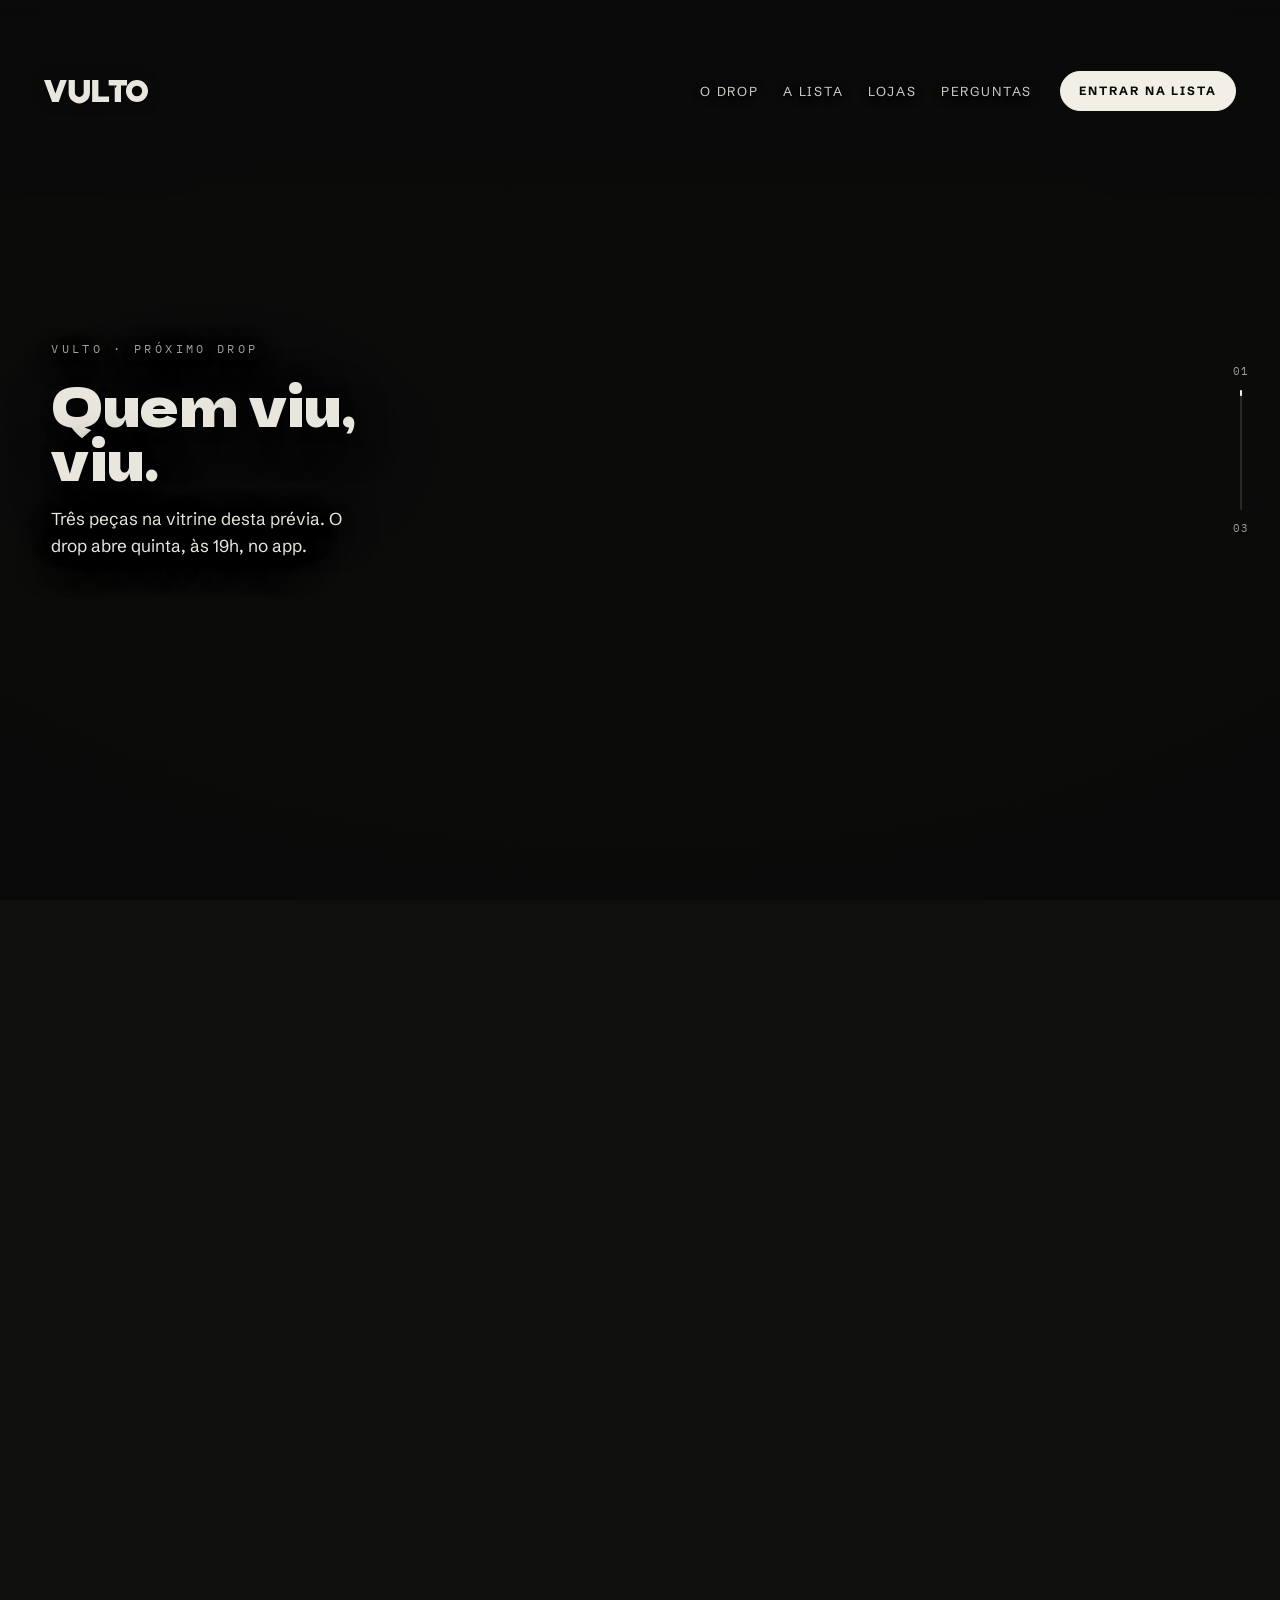
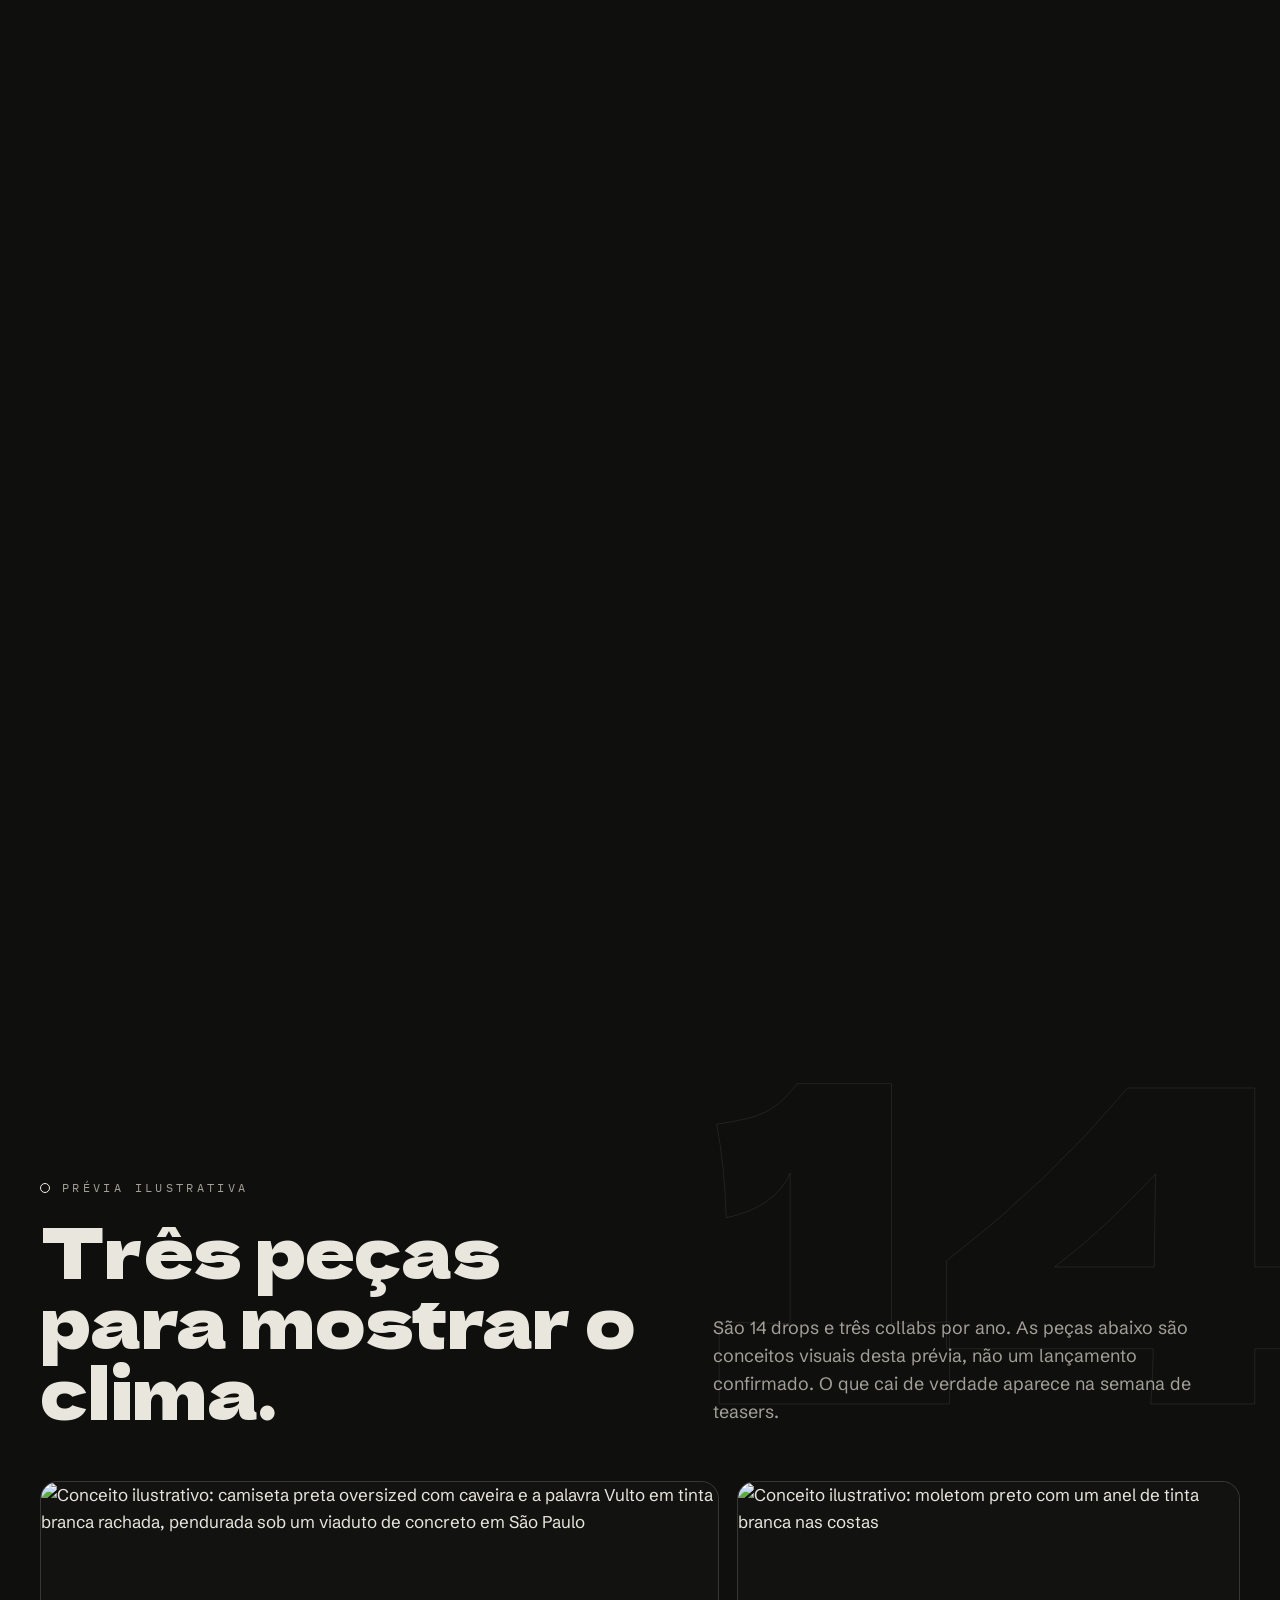
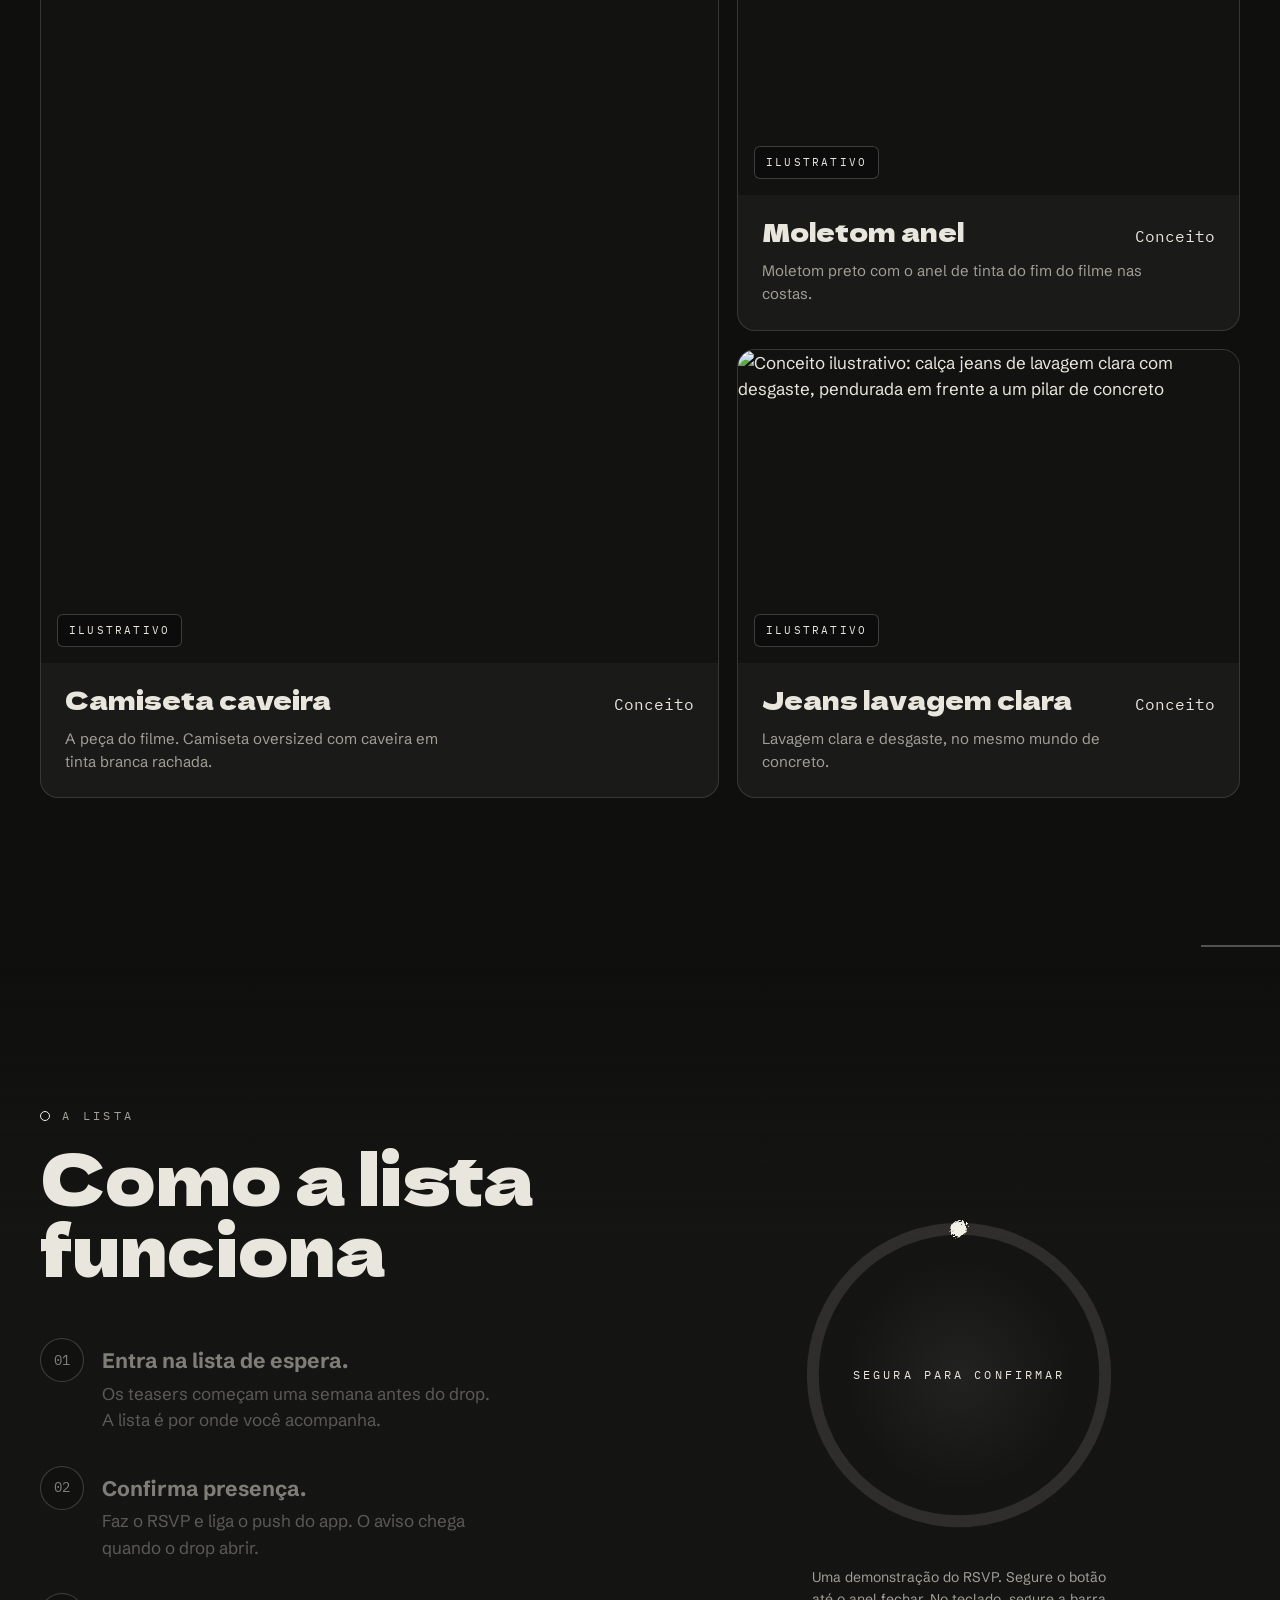
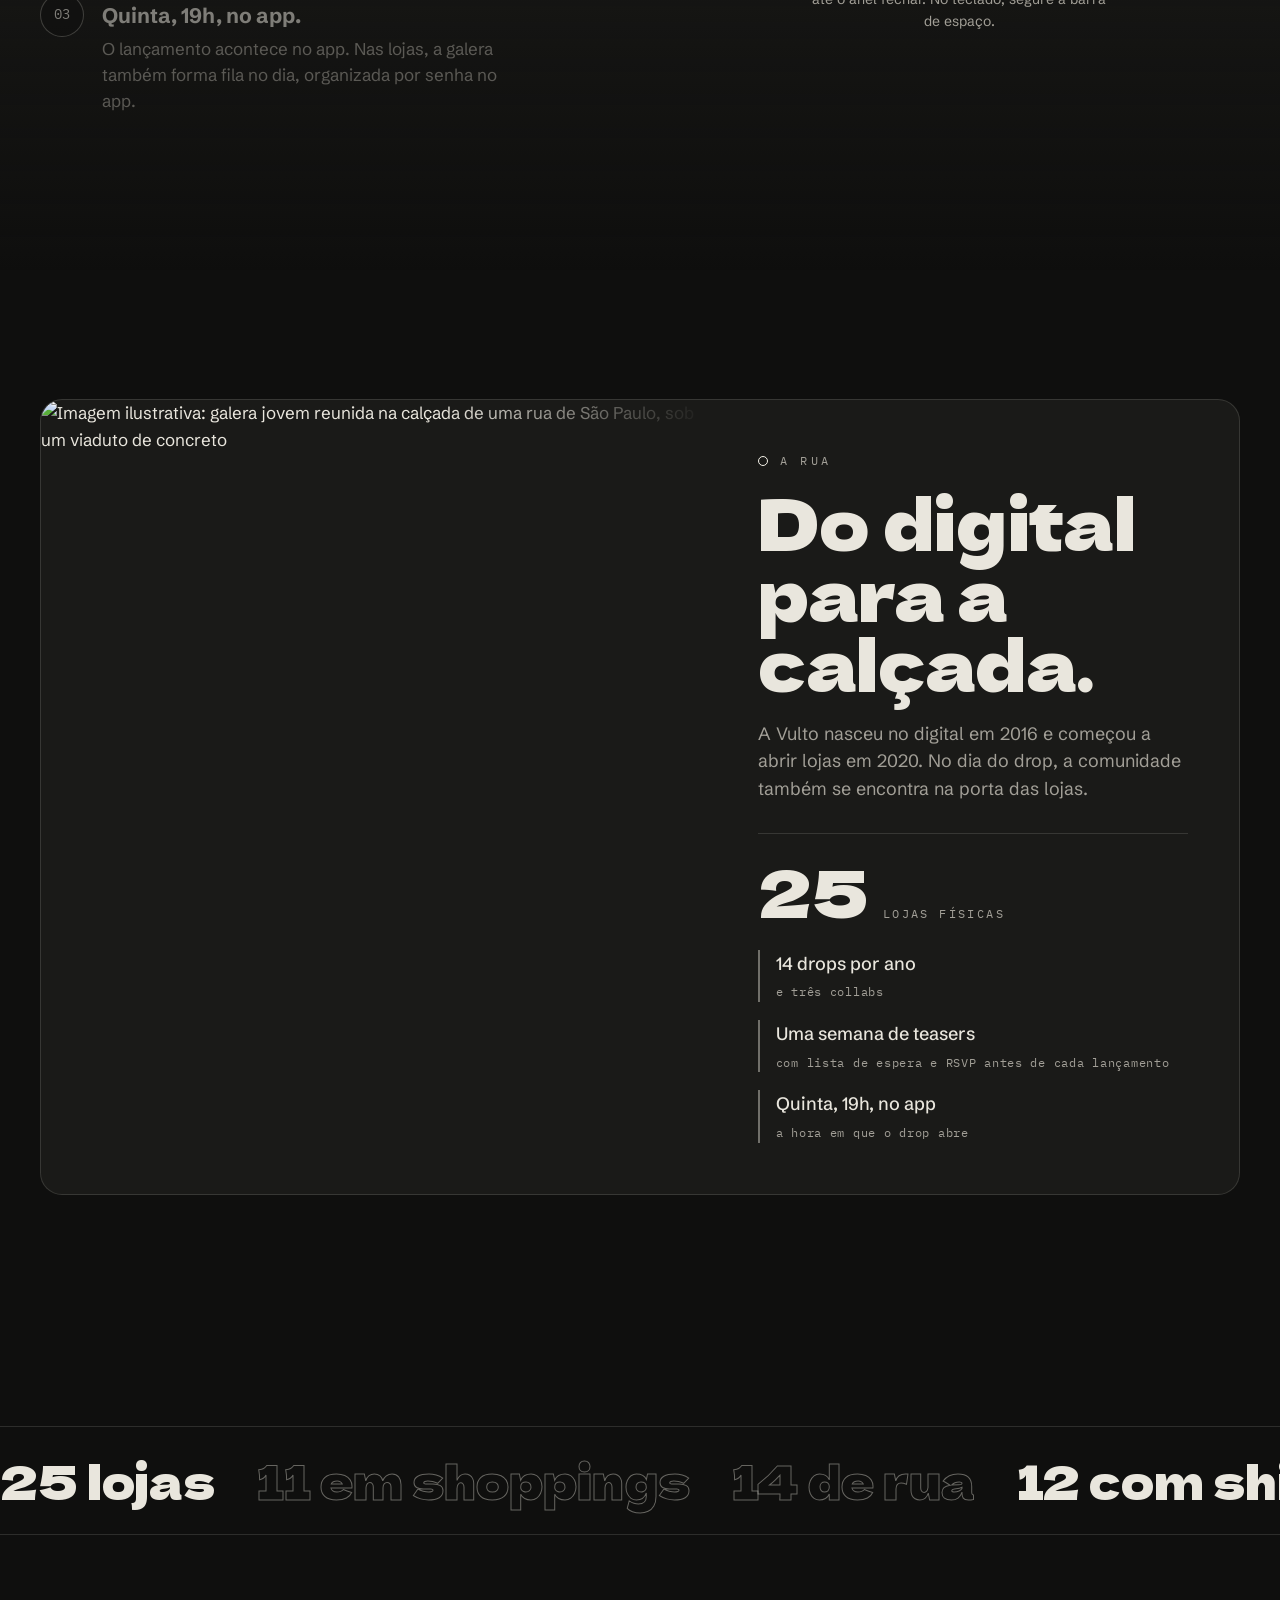
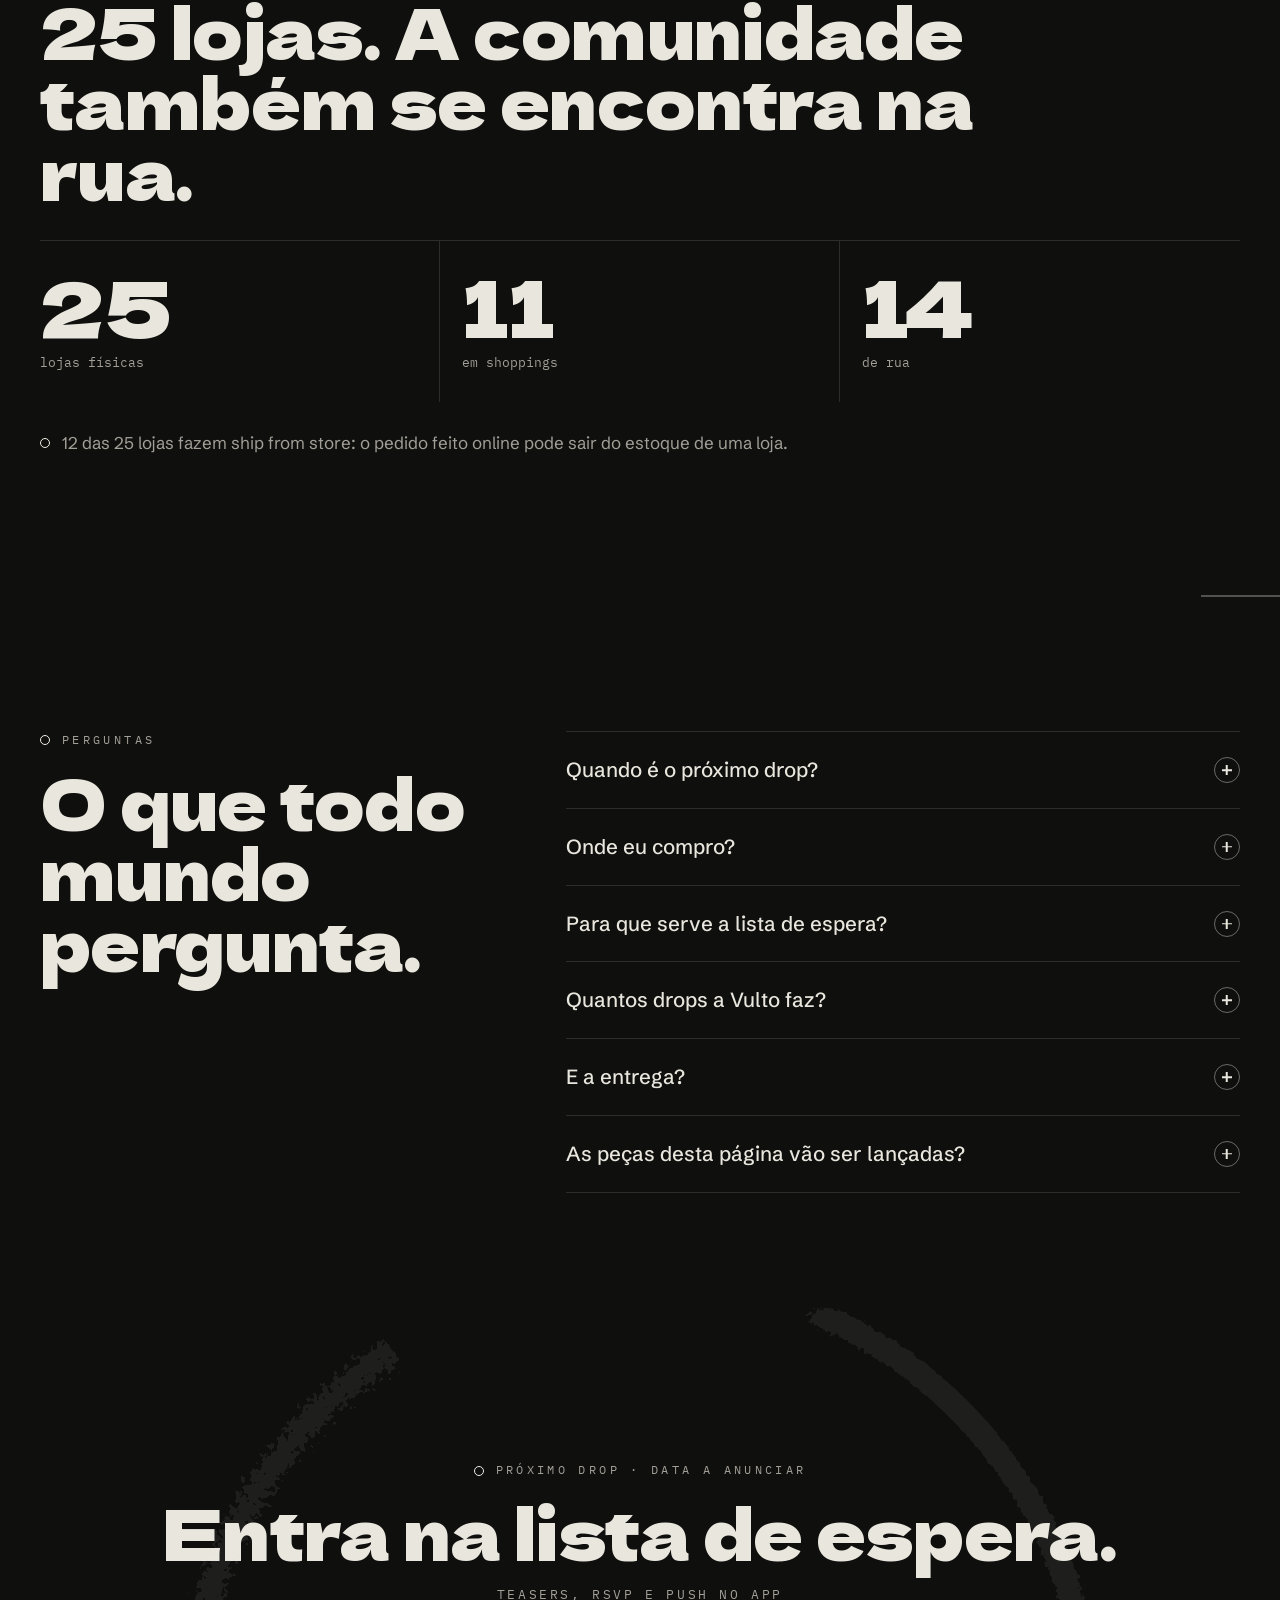
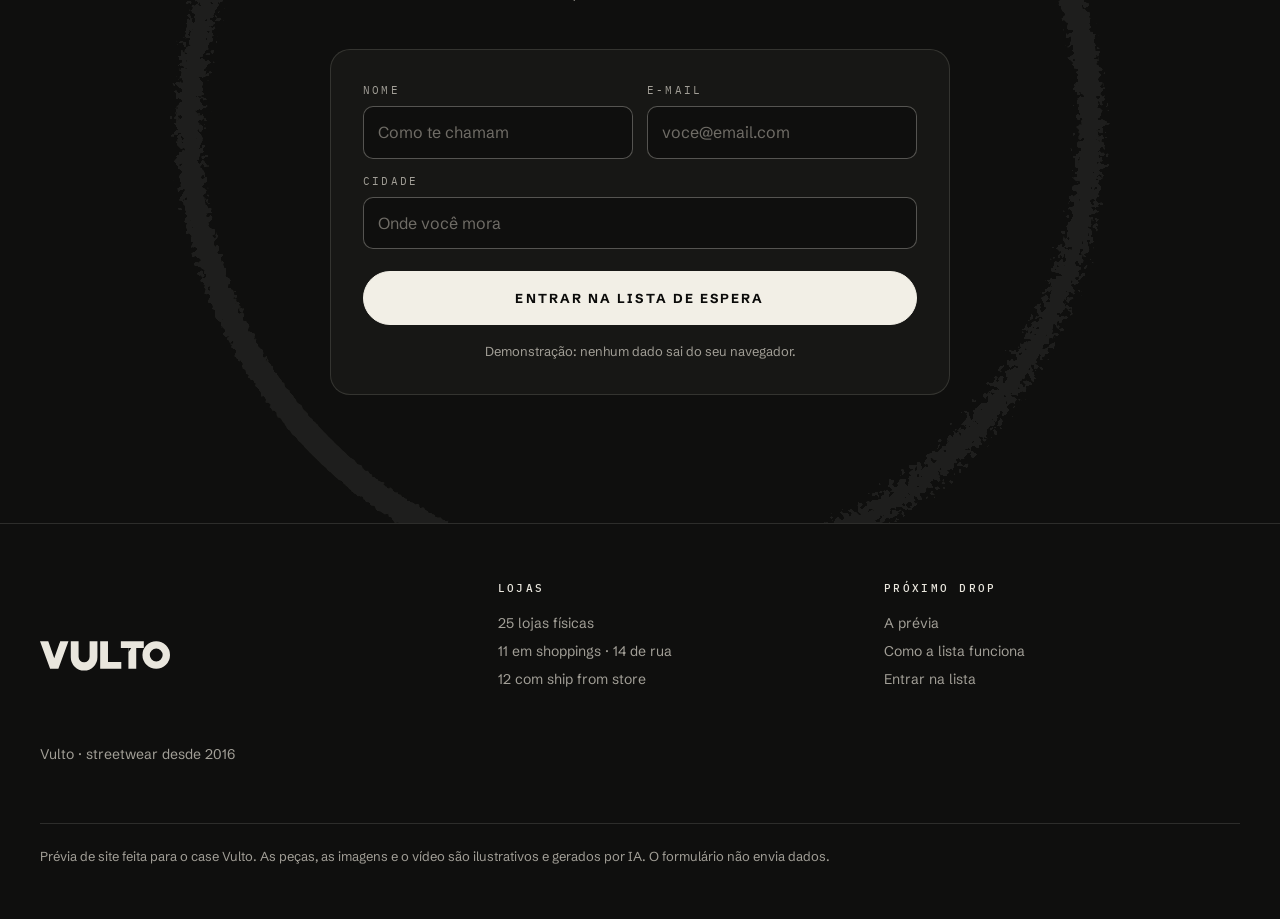
==== commit f19e6135: "Rewrite site copy to state only the Vulto case facts Stores, drop cadence, launch time and waitlist " ====
--- a/site/index.html
+++ b/site/index.html
@@ -3,12 +3,12 @@
 <head>
 <meta charset="utf-8">
 <meta name="viewport" content="width=device-width, initial-scale=1">
-<title>Vulto · Drop Nº 1: Exclusividade</title>
-<meta name="description" content="Drop Nº 1: Exclusividade. Três peças numeradas da Vulto, streetwear brasileiro desde 2016. Entre na lista de espera e veja antes de todo mundo.">
+<title>Vulto · Lista de espera do próximo drop</title>
+<meta name="description" content="Vulto, streetwear brasileiro nascido no digital em 2016. São 14 drops por ano, com lançamento no app. Entre na lista de espera do próximo drop.">
 <meta name="theme-color" content="#0f0f0e">
 <!-- DEPLOY STEP: troque og:url e og:image pela URL absoluta do site no ar -->
-<meta property="og:title" content="Vulto · Drop Nº 1: Exclusividade">
-<meta property="og:description" content="Quem viu, viu. Entre na lista de espera do Drop Nº 1.">
+<meta property="og:title" content="Vulto · Lista de espera do próximo drop">
+<meta property="og:description" content="Quem viu, viu. Próximo drop com data a anunciar. Entre na lista de espera.">
 <meta property="og:type" content="website">
 <meta property="og:url" content="https://SEU-DOMINIO/">
 <meta property="og:image" content="https://SEU-DOMINIO/assets/og.jpg">
@@ -238,6 +238,7 @@
 .quotes li{border-left:2px solid var(--line-strong);padding-left:16px}
 .quotes q{display:block;font-size:18px;quotes:"\201C" "\201D"}
 .quotes cite{display:block;font-style:normal;font-family:var(--mono);font-size:12px;color:var(--text-secondary);margin-top:6px;letter-spacing:.06em}
+.facts strong{display:block;font-size:18px;font-weight:500}
 
 /* D. lojas */
 #lojas{padding:clamp(60px,8vw,110px) 0}
@@ -251,7 +252,7 @@
 .store{padding:26px 22px 28px 0;border-right:1px solid var(--line)}
 .store+.store{padding-left:22px}
 .store:last-child{border-right:0}
-.store h3{font-family:var(--display);font-weight:400;font-size:clamp(26px,2.6vw,36px);margin:0 0 6px}
+.store h3{font-family:var(--display);font-weight:400;font-size:clamp(48px,6vw,88px);line-height:1;margin:0 0 8px}
 .store p{margin:0;font-family:var(--mono);font-size:13px;color:var(--text-secondary);line-height:1.7}
 .note{margin-top:28px;color:var(--text-secondary);display:flex;gap:12px;align-items:center}
 
@@ -383,27 +384,27 @@
     <div class="scrim" aria-hidden="true"></div>
 
     <div class="band left first fx-depth" data-a="0" data-b="0.22" data-seed="11" style="--sa:.66">
-      <p class="kicker">VULTO · DROP Nº 1</p>
+      <p class="kicker">VULTO · PRÓXIMO DROP</p>
       <h1 data-split="words">Quem viu, viu.</h1>
-      <p class="sub">Uma peça. Numerada. Só para quem está na lista.</p>
+      <p class="sub">Três peças na vitrine desta prévia. O drop abre quinta, às 19h, no app.</p>
     </div>
 
     <div class="band right fx-scatter" data-a="0.27" data-b="0.50" data-seed="23" data-spread="0.5" style="--sa:.72">
-      <h2 data-split="chars">Esgota em minutos.</h2>
-      <p class="sub">Sem gincana. Sem bot. Sem senha no grupo VIP.</p>
+      <h2 data-split="chars">Quinta, 19h. No app.</h2>
+      <p class="sub">Antes disso, uma semana de teasers, lista de espera e RSVP.</p>
     </div>
 
     <div class="band left fx-orbit" data-a="0.55" data-b="0.76" data-seed="37" data-spread="0.45" style="--sa:.7">
-      <h2 data-split="chars">A fila é de quem é de casa.</h2>
-      <p class="sub">Dez anos de rua. A lista chega antes.</p>
+      <h2 data-split="chars">A fila também é na rua.</h2>
+      <p class="sub">No dia do drop, as lojas recebem a galera. A senha da fila sai pelo app.</p>
     </div>
 
     <div class="band center settle fx-rise" data-a="0.86" data-b="1" data-seed="41" data-ramp="0.06" style="--sa:.5">
       <p class="kicker">VULTO® · PRÓXIMO DROP</p>
-      <h2 data-split="words">Drop Nº 1: Exclusividade</h2>
+      <h2 data-split="words">Próximo drop: data a anunciar</h2>
       <div class="gap" aria-hidden="true"></div>
-      <p class="sub">Entre na lista de espera. Seja o primeiro a saber.</p>
-      <div class="row"><a class="btn" href="#entrar">Quero acesso ao drop</a><a class="btn ghost" href="#drop">Ver as peças</a></div>
+      <p class="sub">Entre na lista de espera e receba os avisos pelo app.</p>
+      <div class="row"><a class="btn" href="#entrar">Entrar na lista de espera</a><a class="btn ghost" href="#drop">Ver a prévia</a></div>
     </div>
 
     <div class="cue" id="cue" aria-hidden="true">
@@ -415,10 +416,10 @@
 
   <div class="hero-static">
     <div class="in">
-      <p class="kicker">VULTO · DROP Nº 1</p>
+      <p class="kicker">VULTO · PRÓXIMO DROP</p>
       <h1>Quem viu, viu.</h1>
-      <p>Drop Nº 1: Exclusividade. Uma peça numerada, só para quem está na lista.</p>
-      <div class="row"><a class="btn" href="#entrar">Entrar na lista</a><a class="btn ghost" href="#drop">Ver o drop</a></div>
+      <p>Próximo drop: data a anunciar. Os drops abrem na quinta, às 19h, no app.</p>
+      <div class="row"><a class="btn" href="#entrar">Entrar na lista</a><a class="btn ghost" href="#drop">Ver a prévia</a></div>
     </div>
   </div>
 </header>
@@ -426,27 +427,27 @@
 <main id="main" tabindex="-1">
 
 <section id="drop" aria-labelledby="drop-t">
-  <div class="bigno" aria-hidden="true">N<span class="ord">º</span> 1</div>
+  <div class="bigno" aria-hidden="true">14</div>
   <div class="wrap">
     <div class="drop-head reveal">
       <div>
-        <p class="sec-kicker r"><span class="dot" aria-hidden="true"></span>DROP Nº 1 · EXCLUSIVIDADE</p>
-        <h2 class="h-sec r" id="drop-t">Três peças. Nenhuma repete.</h2>
+        <p class="sec-kicker r"><span class="dot" aria-hidden="true"></span>PRÉVIA ILUSTRATIVA</p>
+        <h2 class="h-sec r" id="drop-t">Três peças para mostrar o clima.</h2>
       </div>
-      <p class="lede r">Cada peça sai com o número dela bordado por dentro. Acabou o número, acabou a peça.</p>
+      <p class="lede r">São 14 drops e três collabs por ano. As peças abaixo são conceitos visuais desta prévia, não um lançamento confirmado. O que cai de verdade aparece na semana de teasers.</p>
     </div>
     <div class="pieces reveal">
       <article class="piece main r">
-        <div class="ph"><img src="assets/peca-camiseta.jpg" alt="Camiseta preta oversized com caveira e a palavra Vulto em tinta branca rachada, pendurada sob um viaduto de concreto em São Paulo" loading="lazy" width="1600" height="900"><span class="plaque">Nº 001 a 300</span></div>
-        <div class="info"><h3>Camiseta Caveira</h3><span class="price">R$ 229</span><p>A do filme. Algodão de 260 g, corte oversized, caveira em tinta branca rachada.</p></div>
+        <div class="ph"><img src="assets/peca-camiseta.jpg" alt="Conceito ilustrativo: camiseta preta oversized com caveira e a palavra Vulto em tinta branca rachada, pendurada sob um viaduto de concreto em São Paulo" loading="lazy" width="1600" height="900"><span class="plaque">Ilustrativo</span></div>
+        <div class="info"><h3>Camiseta caveira</h3><span class="price">Conceito</span><p>A peça do filme. Camiseta oversized com caveira em tinta branca rachada.</p></div>
       </article>
       <article class="piece r">
-        <div class="ph"><img src="assets/peca-moletom.jpg" alt="Moletom preto pesado com um anel de tinta branca bordado nas costas" loading="lazy" width="1600" height="1000"><span class="plaque">Nº 001 a 150</span></div>
-        <div class="info"><h3>Moletom Portal</h3><span class="price">R$ 459</span><p>Moletom pesado de 480 g com o anel de tinta bordado nas costas.</p></div>
+        <div class="ph"><img src="assets/peca-moletom.jpg" alt="Conceito ilustrativo: moletom preto com um anel de tinta branca nas costas" loading="lazy" width="1600" height="1000"><span class="plaque">Ilustrativo</span></div>
+        <div class="info"><h3>Moletom anel</h3><span class="price">Conceito</span><p>Moletom preto com o anel de tinta do fim do filme nas costas.</p></div>
       </article>
       <article class="piece r">
-        <div class="ph"><img src="assets/peca-jeans.jpg" alt="Calça jeans de lavagem clara com desgaste feito à mão sobre concreto" loading="lazy" width="1600" height="1000"><span class="plaque">Nº 001 a 200</span></div>
-        <div class="info"><h3>Jeans Concreto</h3><span class="price">R$ 349</span><p>Lavagem clara, desgaste feito à mão, corte reto.</p></div>
+        <div class="ph"><img src="assets/peca-jeans.jpg" alt="Conceito ilustrativo: calça jeans de lavagem clara com desgaste, pendurada em frente a um pilar de concreto" loading="lazy" width="1600" height="1000"><span class="plaque">Ilustrativo</span></div>
+        <div class="info"><h3>Jeans lavagem clara</h3><span class="price">Conceito</span><p>Lavagem clara e desgaste, no mesmo mundo de concreto.</p></div>
       </article>
     </div>
   </div>
@@ -460,19 +461,19 @@
       <p class="sec-kicker r"><span class="dot" aria-hidden="true"></span>A LISTA</p>
       <h2 class="h-sec r" id="lista-t">Como a lista funciona</h2>
       <ol class="steps" id="steps">
-        <li class="step"><span class="n">01</span><div><h3>Entra na lista.</h3><p>Nome, e-mail e o seu tamanho. Leva trinta segundos.</p></div></li>
-        <li class="step"><span class="n">02</span><div><h3>Pega a sua senha.</h3><p>Um dia antes, chega um link só seu. Não dá para repassar, não dá para bot.</p></div></li>
-        <li class="step"><span class="n">03</span><div><h3>Compra sem correr.</h3><p>Uma peça de cada por pessoa. Online ou na loja, você escolhe.</p></div></li>
+        <li class="step"><span class="n">01</span><div><h3>Entra na lista de espera.</h3><p>Os teasers começam uma semana antes do drop. A lista é por onde você acompanha.</p></div></li>
+        <li class="step"><span class="n">02</span><div><h3>Confirma presença.</h3><p>Faz o RSVP e liga o push do app. O aviso chega quando o drop abrir.</p></div></li>
+        <li class="step"><span class="n">03</span><div><h3>Quinta, 19h, no app.</h3><p>O lançamento acontece no app. Nas lojas, a galera também forma fila no dia, organizada por senha no app.</p></div></li>
       </ol>
     </div>
     <div class="portal">
       <button class="hold" id="hold" type="button" aria-describedby="hold-note">
         <span class="glow" aria-hidden="true"></span>
         <svg viewBox="0 0 200 200" aria-hidden="true"><circle class="base" cx="100" cy="100" r="86" fill="none" stroke-width="7"/><circle class="ink" pathLength="1" cx="100" cy="100" r="86" fill="none" stroke-width="9" stroke-linecap="round" transform="rotate(-90 100 100)"/></svg>
-        <span class="label" id="hold-label">Segura para abrir</span>
-        <span class="ticket" aria-live="polite"><small>Vulto · Drop Nº 1</small><strong>Sua senha: N<span class="ord">º</span> 12.481</strong><span>Na fila da porta, você estaria lá atrás. Na lista, você entra antes.</span></span>
+        <span class="label" id="hold-label">Segura para confirmar</span>
+        <span class="ticket" aria-live="polite"><small>Demonstração do RSVP</small><strong>Presença confirmada.</strong><span>No app, o RSVP vem junto com o push que avisa quando o drop abrir.</span></span>
       </button>
-      <p class="hold-note" id="hold-note">Segure o botão até o anel fechar. No teclado, segure a barra de espaço.</p>
+      <p class="hold-note" id="hold-note">Uma demonstração do RSVP. Segure o botão até o anel fechar. No teclado, segure a barra de espaço.</p>
     </div>
   </div>
 </section>
@@ -480,16 +481,16 @@
 <section id="rua" aria-labelledby="rua-t">
   <div class="wrap">
     <div class="rua-grid reveal">
-      <div class="rua-img r"><img src="assets/rua.jpg" alt="Galera jovem reunida na calçada de uma rua de São Paulo esperando a loja abrir" loading="lazy" width="1600" height="1000"></div>
+      <div class="rua-img r"><img src="assets/rua.jpg" alt="Imagem ilustrativa: galera jovem reunida na calçada de uma rua de São Paulo, sob um viaduto de concreto" loading="lazy" width="1600" height="1000"></div>
       <div class="rua-txt">
         <p class="sec-kicker r"><span class="dot" aria-hidden="true"></span>A RUA</p>
-        <h2 class="h-sec r" id="rua-t">Dez anos de calçada.</h2>
-        <p class="lede r">A Vulto começou na internet em 2016 e foi para a rua. Hoje são três lojas pequenas e uma fila que vira encontro.</p>
-        <div class="count r"><b id="count" data-to="12480">12.480</b><span>na lista</span></div>
-        <ul class="quotes r">
-          <li><q>Pela primeira vez não perdi drop para bot.</q><cite>Lari, 19, Guarulhos</cite></li>
-          <li><q>Fui na fila do último drop sozinho e voltei com cinco amigos.</q><cite>Davi, 22, Curitiba</cite></li>
-          <li><q>A peça acaba, mas a galera fica.</q><cite>Mel, 24, Rio</cite></li>
+        <h2 class="h-sec r" id="rua-t">Do digital para a calçada.</h2>
+        <p class="lede r">A Vulto nasceu no digital em 2016 e começou a abrir lojas em 2020. No dia do drop, a comunidade também se encontra na porta das lojas.</p>
+        <div class="count r"><b id="count" data-to="25">25</b><span>lojas físicas</span></div>
+        <ul class="quotes facts r">
+          <li><strong>14 drops por ano</strong><cite>e três collabs</cite></li>
+          <li><strong>Uma semana de teasers</strong><cite>com lista de espera e RSVP antes de cada lançamento</cite></li>
+          <li><strong>Quinta, 19h, no app</strong><cite>a hora em que o drop abre</cite></li>
         </ul>
       </div>
     </div>
@@ -498,19 +499,19 @@
 
 <section id="lojas" aria-labelledby="lojas-t">
   <div class="marquee" aria-hidden="true"><div class="track">
-    <span>São Paulo</span><span>Rio</span><span>Curitiba</span><span>São Paulo</span><span>Rio</span><span>Curitiba</span><span>São Paulo</span><span>Rio</span><span>Curitiba</span>
-    <span>São Paulo</span><span>Rio</span><span>Curitiba</span><span>São Paulo</span><span>Rio</span><span>Curitiba</span><span>São Paulo</span><span>Rio</span><span>Curitiba</span>
+    <span>25 lojas</span><span>11 em shoppings</span><span>14 de rua</span><span>12 com ship from store</span><span>25 lojas</span><span>11 em shoppings</span><span>14 de rua</span><span>12 com ship from store</span>
+    <span>25 lojas</span><span>11 em shoppings</span><span>14 de rua</span><span>12 com ship from store</span><span>25 lojas</span><span>11 em shoppings</span><span>14 de rua</span><span>12 com ship from store</span>
   </div></div>
   <div class="wrap reveal">
     <div class="lojas-head">
-      <h2 class="h-sec r" id="lojas-t">Três lojas. Todas pequenas.</h2>
+      <h2 class="h-sec r" id="lojas-t">25 lojas. A comunidade também se encontra na rua.</h2>
     </div>
     <div class="stores">
-      <div class="store r"><h3>São Paulo</h3><p>Pinheiros<br>Seg a sáb · 11h às 20h</p></div>
-      <div class="store r"><h3>Rio</h3><p>Botafogo<br>Seg a sáb · 11h às 20h</p></div>
-      <div class="store r"><h3>Curitiba</h3><p>Centro<br>Seg a sáb · 10h às 19h</p></div>
-    </div>
-    <p class="note r"><span class="sec-kicker" style="margin:0"><span class="dot" aria-hidden="true"></span></span>No dia do drop, quem está na lista também retira na loja.</p>
+      <div class="store r"><h3>25</h3><p>lojas físicas</p></div>
+      <div class="store r"><h3>11</h3><p>em shoppings</p></div>
+      <div class="store r"><h3>14</h3><p>de rua</p></div>
+    </div>
+    <p class="note r"><span class="sec-kicker" style="margin:0"><span class="dot" aria-hidden="true"></span></span>12 das 25 lojas fazem ship from store: o pedido feito online pode sair do estoque de uma loja.</p>
   </div>
 </section>
 
@@ -523,12 +524,12 @@
       <h2 class="h-sec r" id="faq-t">O que todo mundo pergunta.</h2>
     </div>
     <div class="faq">
-      <details><summary>É sorteio?<span class="pm" aria-hidden="true"></span></summary><div class="ans"><p>Não. Quem está na lista recebe o link antes. Se a peça do seu tamanho existir, ela é sua.</p></div></details>
-      <details><summary>Bot consegue entrar?<span class="pm" aria-hidden="true"></span></summary><div class="ans"><p>O link é único, vale para um e-mail e uma compra. Bot não tem senha.</p></div></details>
-      <details><summary>Tem limite por pessoa?<span class="pm" aria-hidden="true"></span></summary><div class="ans"><p>Uma peça de cada modelo. Assim mais gente leva.</p></div></details>
-      <details><summary>Vai ter reposição?<span class="pm" aria-hidden="true"></span></summary><div class="ans"><p>Não. Peça numerada não volta. Esse é o ponto.</p></div></details>
-      <details><summary>Entrar na lista custa alguma coisa?<span class="pm" aria-hidden="true"></span></summary><div class="ans"><p>Nada. Você só paga se comprar.</p></div></details>
-      <details><summary>E se eu não estiver na lista?<span class="pm" aria-hidden="true"></span></summary><div class="ans"><p>O que sobrar abre para todo mundo às 11h do dia 13. Costuma não sobrar.</p></div></details>
+      <details><summary>Quando é o próximo drop?<span class="pm" aria-hidden="true"></span></summary><div class="ans"><p>A data ainda vai ser anunciada. Os drops da Vulto abrem na quinta-feira, às 19h, no app, depois de uma semana de teasers.</p></div></details>
+      <details><summary>Onde eu compro?<span class="pm" aria-hidden="true"></span></summary><div class="ans"><p>O lançamento acontece no app. No dia do drop, as lojas também recebem público, e a fila é organizada por senha no app.</p></div></details>
+      <details><summary>Para que serve a lista de espera?<span class="pm" aria-hidden="true"></span></summary><div class="ans"><p>Para acompanhar o drop de perto: lista de espera, RSVP e push no app avisando quando abrir. Estar na lista não garante peça.</p></div></details>
+      <details><summary>Quantos drops a Vulto faz?<span class="pm" aria-hidden="true"></span></summary><div class="ans"><p>São 14 drops e três collabs por ano.</p></div></details>
+      <details><summary>E a entrega?<span class="pm" aria-hidden="true"></span></summary><div class="ans"><p>As vendas se concentram no lançamento, então nas semanas de drop o prazo de entrega pode ser maior que o normal.</p></div></details>
+      <details><summary>As peças desta página vão ser lançadas?<span class="pm" aria-hidden="true"></span></summary><div class="ans"><p>Não necessariamente. A camiseta, o moletom e o jeans são conceitos ilustrativos desta prévia. As peças do próximo drop aparecem nos teasers.</p></div></details>
     </div>
   </div>
 </section>
@@ -536,27 +537,18 @@
 <section id="entrar" aria-labelledby="entrar-t">
   <div class="wrap entrar reveal">
     <svg class="bigring" viewBox="0 0 200 200" aria-hidden="true"><circle cx="100" cy="100" r="92" fill="none" stroke="currentColor" stroke-width="5" filter="url(#rough)" stroke-dasharray="380 30 40 20"/></svg>
-    <p class="sec-kicker r" style="justify-content:center"><span class="dot" aria-hidden="true"></span>SEXTA, 13 DE NOVEMBRO · 11H</p>
-    <h2 class="h-sec r" id="entrar-t">Entra antes de esgotar.</h2>
-    <p class="clock r" id="clock" aria-live="off">Faltam <b>31d 18h 00m</b></p>
+    <p class="sec-kicker r" style="justify-content:center"><span class="dot" aria-hidden="true"></span>PRÓXIMO DROP · DATA A ANUNCIAR</p>
+    <h2 class="h-sec r" id="entrar-t">Entra na lista de espera.</h2>
+    <p class="clock r">Teasers, RSVP e push no app</p>
     <form id="form" class="r" novalidate>
       <div class="field"><label for="f-nome">Nome</label><input id="f-nome" name="nome" type="text" placeholder="Como te chamam" autocomplete="given-name" required></div>
       <div class="field"><label for="f-email">E-mail</label><input id="f-email" name="email" type="email" placeholder="voce@email.com" autocomplete="email" required></div>
-      <div class="field full"><span id="f-tam-l" style="font-family:var(--mono);font-size:11px;letter-spacing:.2em;text-transform:uppercase;color:var(--text-secondary)">Tamanho</span>
-        <div class="sizes" role="radiogroup" aria-labelledby="f-tam-l">
-          <label><input type="radio" name="tamanho" value="P" required><span>P</span></label>
-          <label><input type="radio" name="tamanho" value="M"><span>M</span></label>
-          <label><input type="radio" name="tamanho" value="G" checked><span>G</span></label>
-          <label><input type="radio" name="tamanho" value="GG"><span>GG</span></label>
-          <label><input type="radio" name="tamanho" value="XG"><span>XG</span></label>
-        </div>
-      </div>
       <div class="field full"><label for="f-cidade">Cidade</label><input id="f-cidade" name="cidade" type="text" placeholder="Onde você mora" autocomplete="address-level2"></div>
-      <button class="btn" type="submit">Entrar na lista</button>
+      <button class="btn" type="submit">Entrar na lista de espera</button>
       <p class="fine">Demonstração: nenhum dado sai do seu navegador.</p>
       <div class="success" role="status" aria-live="polite">
         <div><svg viewBox="0 0 80 80" aria-hidden="true"><circle pathLength="1" cx="40" cy="40" r="34" fill="none" stroke="currentColor" stroke-width="5" stroke-linecap="round" filter="url(#rough)" transform="rotate(-90 40 40)"/></svg>
-        <h3>Você está na lista.</h3><p>Sua senha chega por e-mail um dia antes do drop.</p></div>
+        <h3>Você está na lista.</h3><p>Quando o drop for anunciado, os avisos chegam pelo app. Nesta demonstração, nada foi enviado.</p></div>
       </div>
     </form>
   </div>
@@ -568,10 +560,10 @@
   <div class="wrap">
     <div class="foot">
       <div><a class="logo" href="#top" aria-label="Vulto, voltar ao topo"><svg aria-hidden="true" fill="currentColor"><use href="#vulto-logo"/></svg></a><p>Vulto · streetwear desde 2016</p></div>
-      <div><h4>Lojas</h4><ul><li>São Paulo · Pinheiros</li><li>Rio · Botafogo</li><li>Curitiba · Centro</li></ul></div>
-      <div><h4>Drop Nº 1</h4><ul><li><a href="#drop">As peças</a></li><li><a href="#lista">Como a lista funciona</a></li><li><a href="#entrar">Entrar na lista</a></li></ul></div>
-    </div>
-    <p class="disclaimer">Vulto é uma marca fictícia criada para demonstração. Imagens e vídeo gerados por IA. O formulário não envia dados.</p>
+      <div><h4>Lojas</h4><ul><li>25 lojas físicas</li><li>11 em shoppings · 14 de rua</li><li>12 com ship from store</li></ul></div>
+      <div><h4>Próximo drop</h4><ul><li><a href="#drop">A prévia</a></li><li><a href="#lista">Como a lista funciona</a></li><li><a href="#entrar">Entrar na lista</a></li></ul></div>
+    </div>
+    <p class="disclaimer">Prévia de site feita para o case Vulto. As peças, as imagens e o vídeo são ilustrativos e gerados por IA. O formulário não envia dados.</p>
   </div>
 </footer>
 
@@ -819,7 +811,7 @@
   new IntersectionObserver((es, o) => {
     if (!es[0].isIntersecting || counted) return; counted = true; o.disconnect();
     if (reduceMQ.matches) { countEl.textContent = fmt(countTo); return; }
-    const t0 = performance.now(), from = countTo - 640; let lastTxt = '';
+    const t0 = performance.now(), from = 0; let lastTxt = '';
     (function step(now) {
       const t = clamp((now - t0) / 1800, 0, 1), e = 1 - Math.pow(1 - t, 3);
       const txt = fmt(Math.round(from + (countTo - from) * e));
@@ -854,7 +846,7 @@
     opened = true; holding = false;
     hold.classList.add('done');
     hold.style.setProperty('--hp', 1);
-    holdLabel.textContent = 'Portal aberto';
+    holdLabel.textContent = 'Presença confirmada';
     steps.forEach((s, i) => { if (instant) s.classList.add('lit'); else stepTimers.push(setTimeout(() => s.classList.add('lit'), 250 + i * 260)); });
   }
   hold.addEventListener('pointerdown', startHold);
@@ -865,20 +857,6 @@
   hold.addEventListener('keydown', e => { if ((e.key === ' ' || e.key === 'Enter') && !e.repeat) { e.preventDefault(); startHold(); } });
   hold.addEventListener('keyup', e => { if (e.key === ' ' || e.key === 'Enter') { e.preventDefault(); endHold(); } });
   hold.addEventListener('click', e => e.preventDefault());
-
-  /* ---------- relógio do drop ---------- */
-  const DROP = new Date('2026-11-13T11:00:00-03:00').getTime();
-  const clock = document.getElementById('clock');
-  function updateClock() {
-    let ms = Math.max(0, DROP - Date.now());
-    const d = Math.floor(ms / 864e5); ms -= d * 864e5;
-    const h = Math.floor(ms / 36e5); ms -= h * 36e5;
-    const m = Math.floor(ms / 6e4);
-    clock.innerHTML = DROP - Date.now() > 0
-      ? 'Faltam <b>' + d + 'd ' + String(h).padStart(2, '0') + 'h ' + String(m).padStart(2, '0') + 'm</b>'
-      : '<b>O drop está no ar</b>';
-  }
-  updateClock(); setInterval(updateClock, 30000);
 
   /* ---------- formulário (demonstração) ---------- */
   const form = document.getElementById('form');
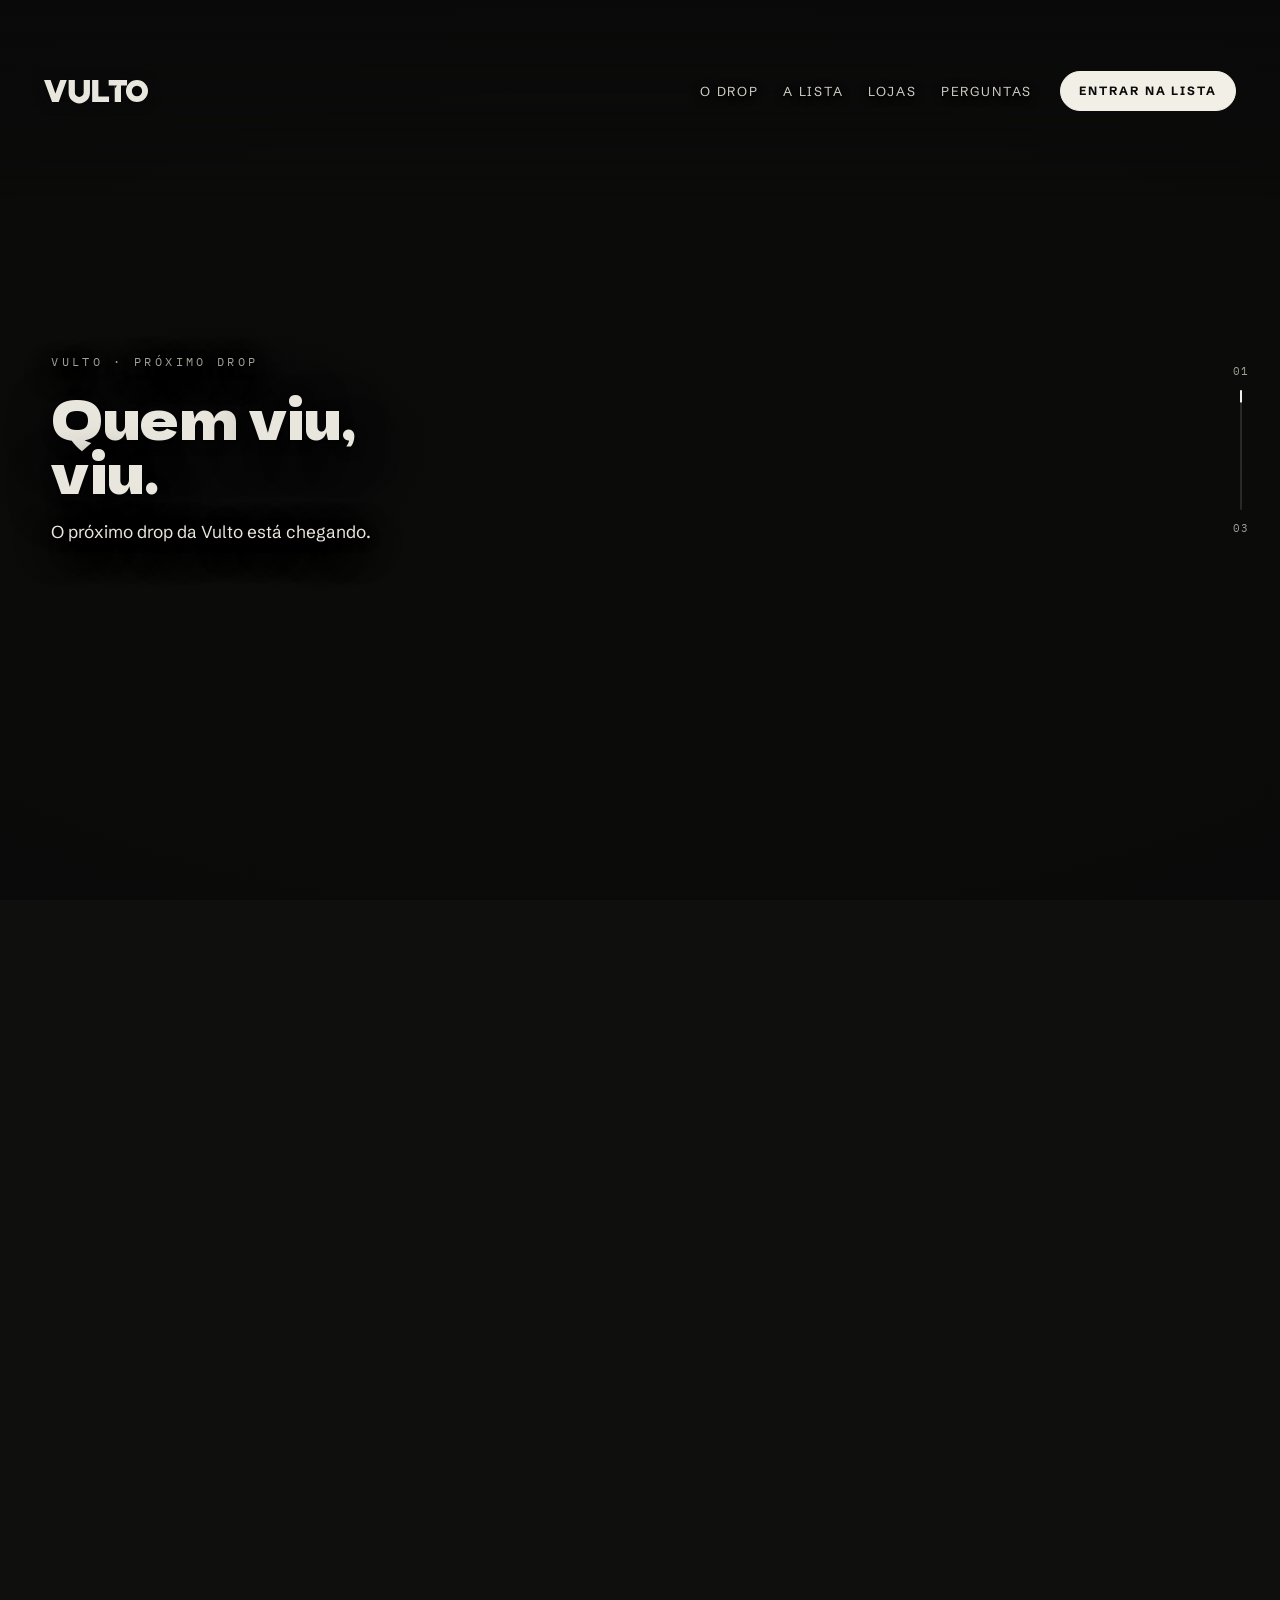
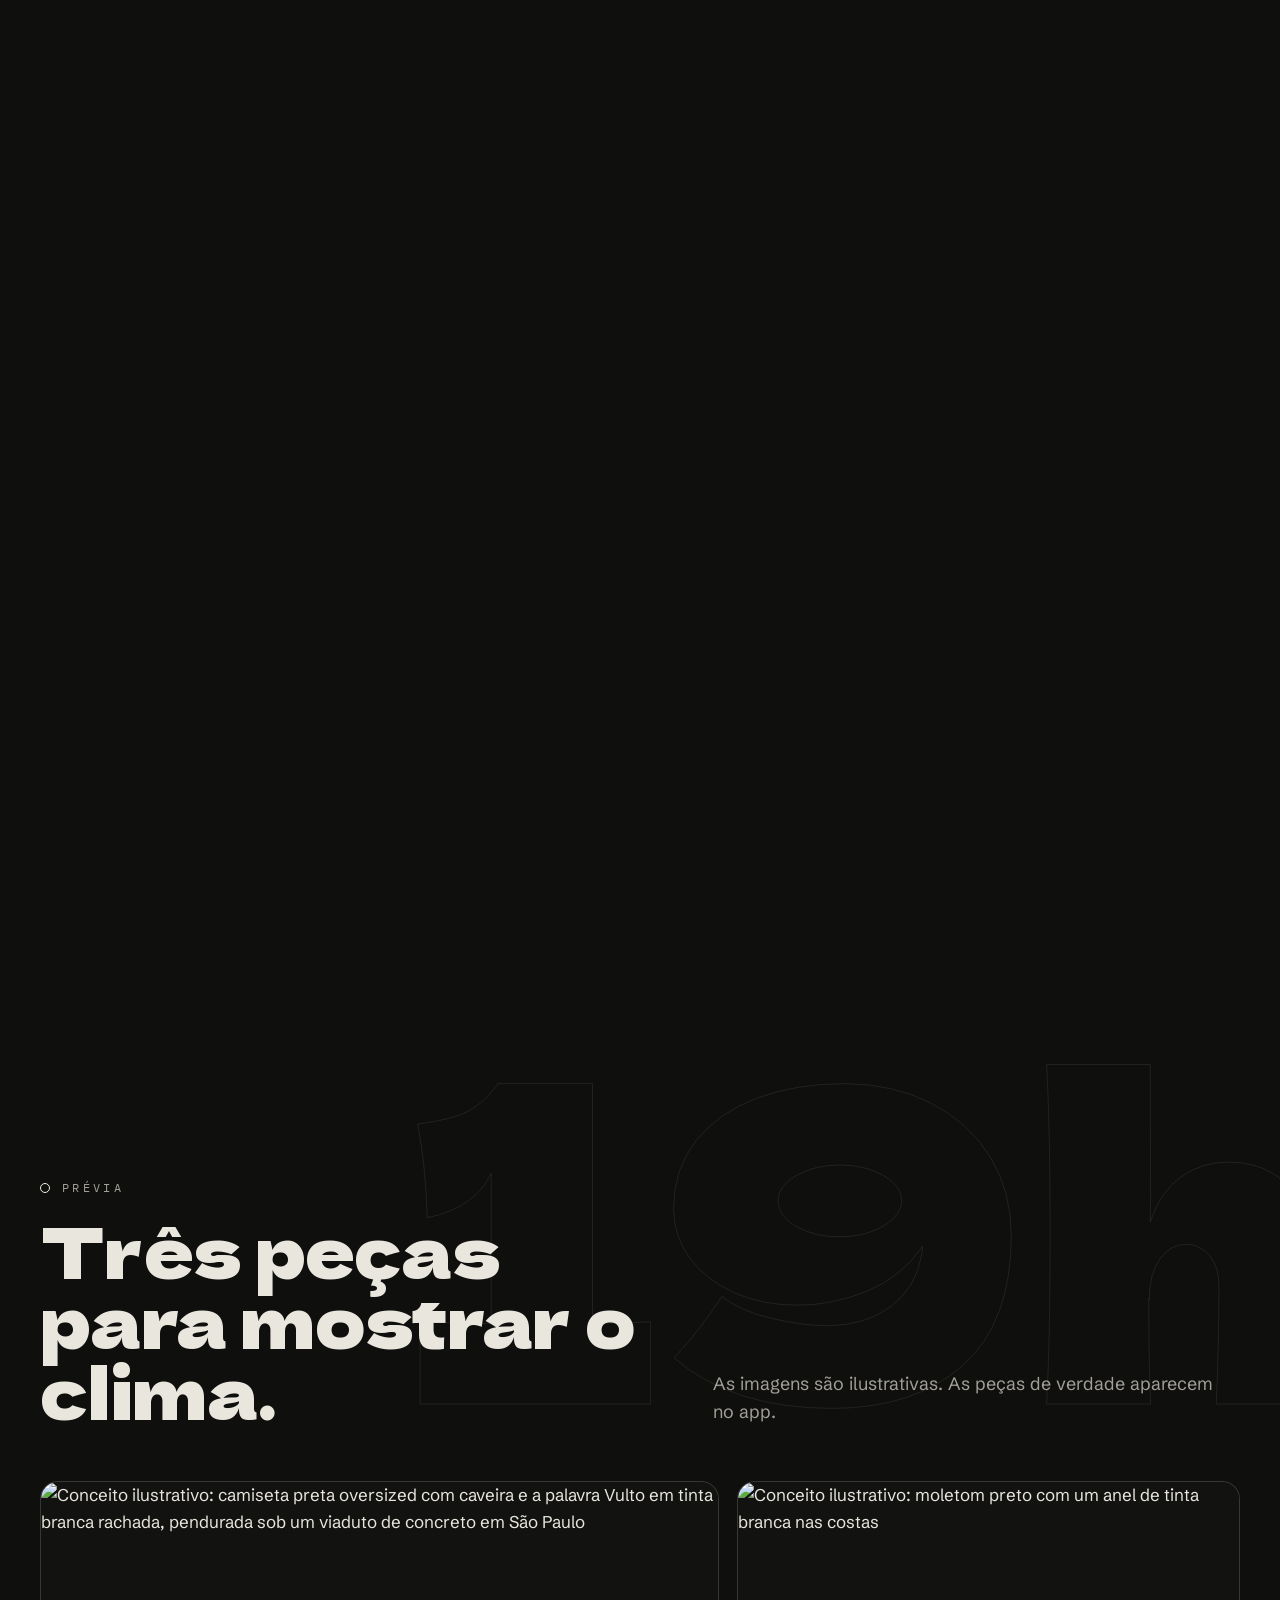
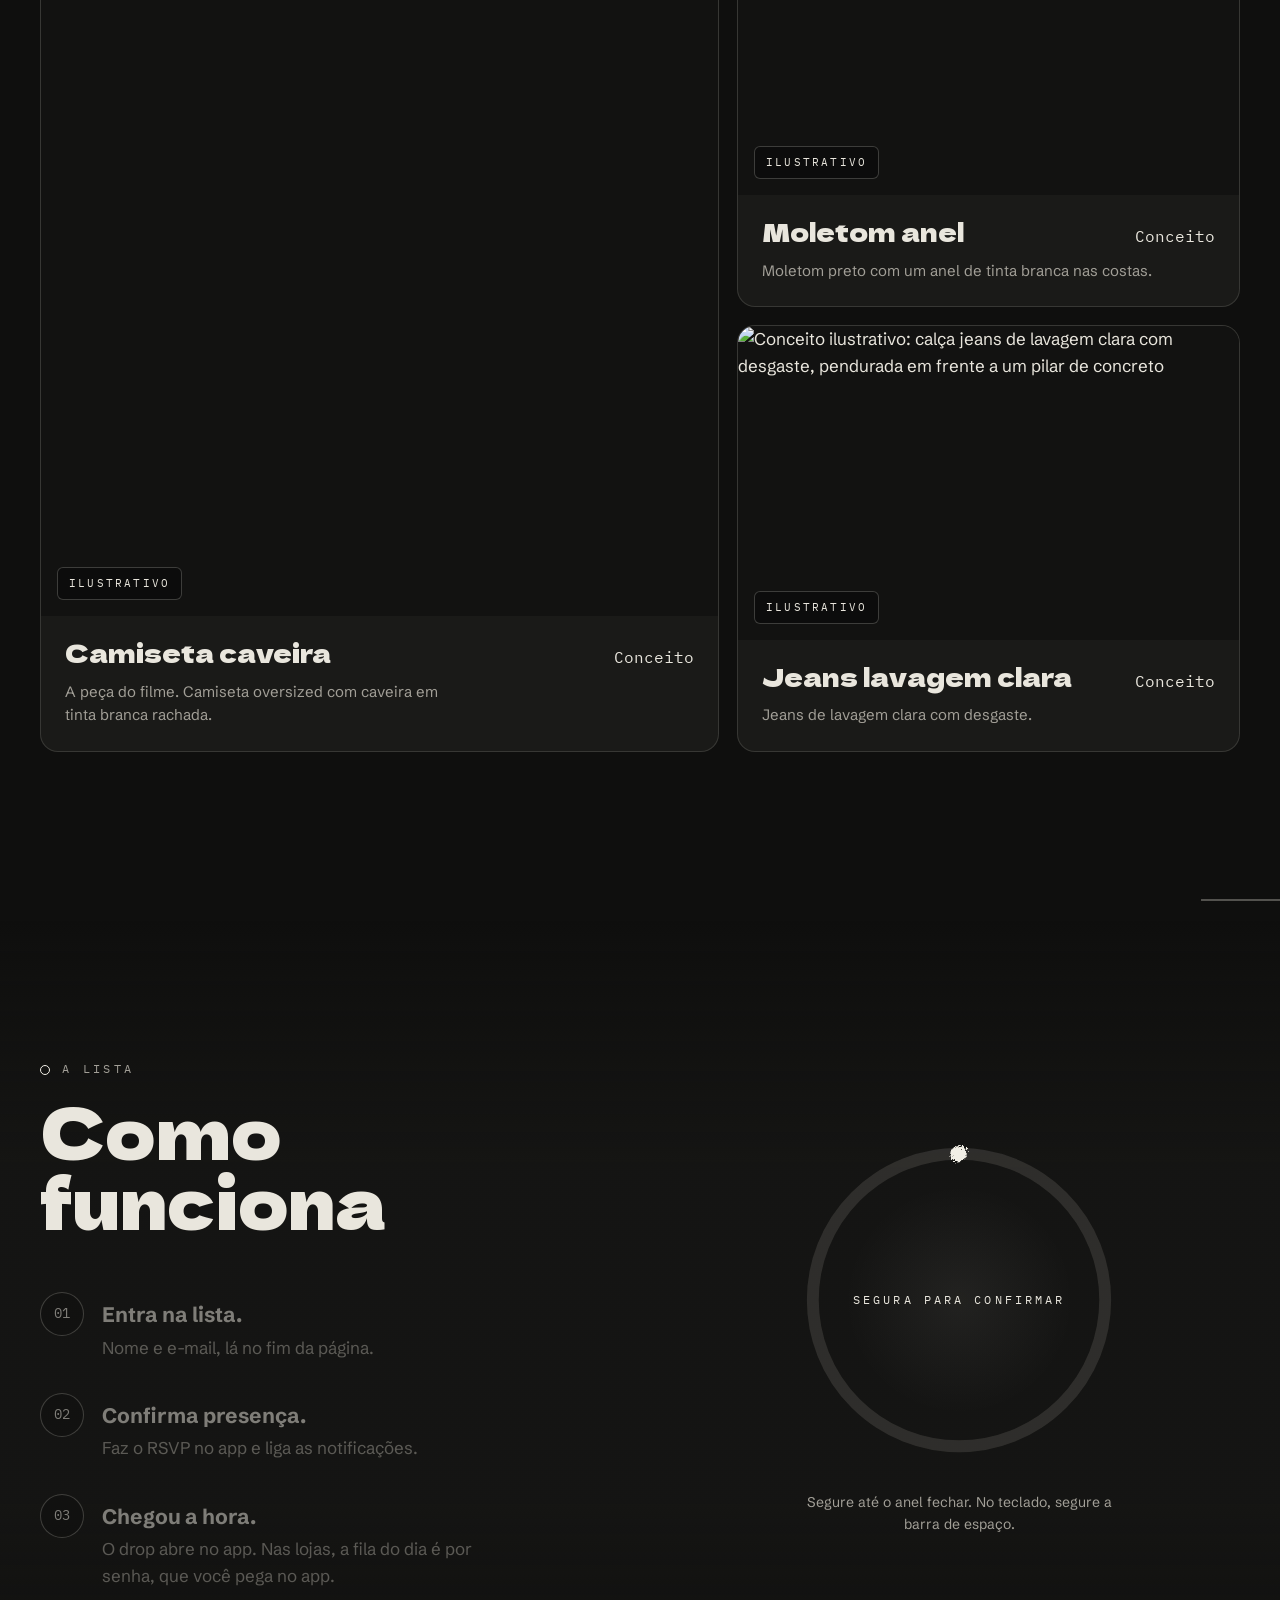
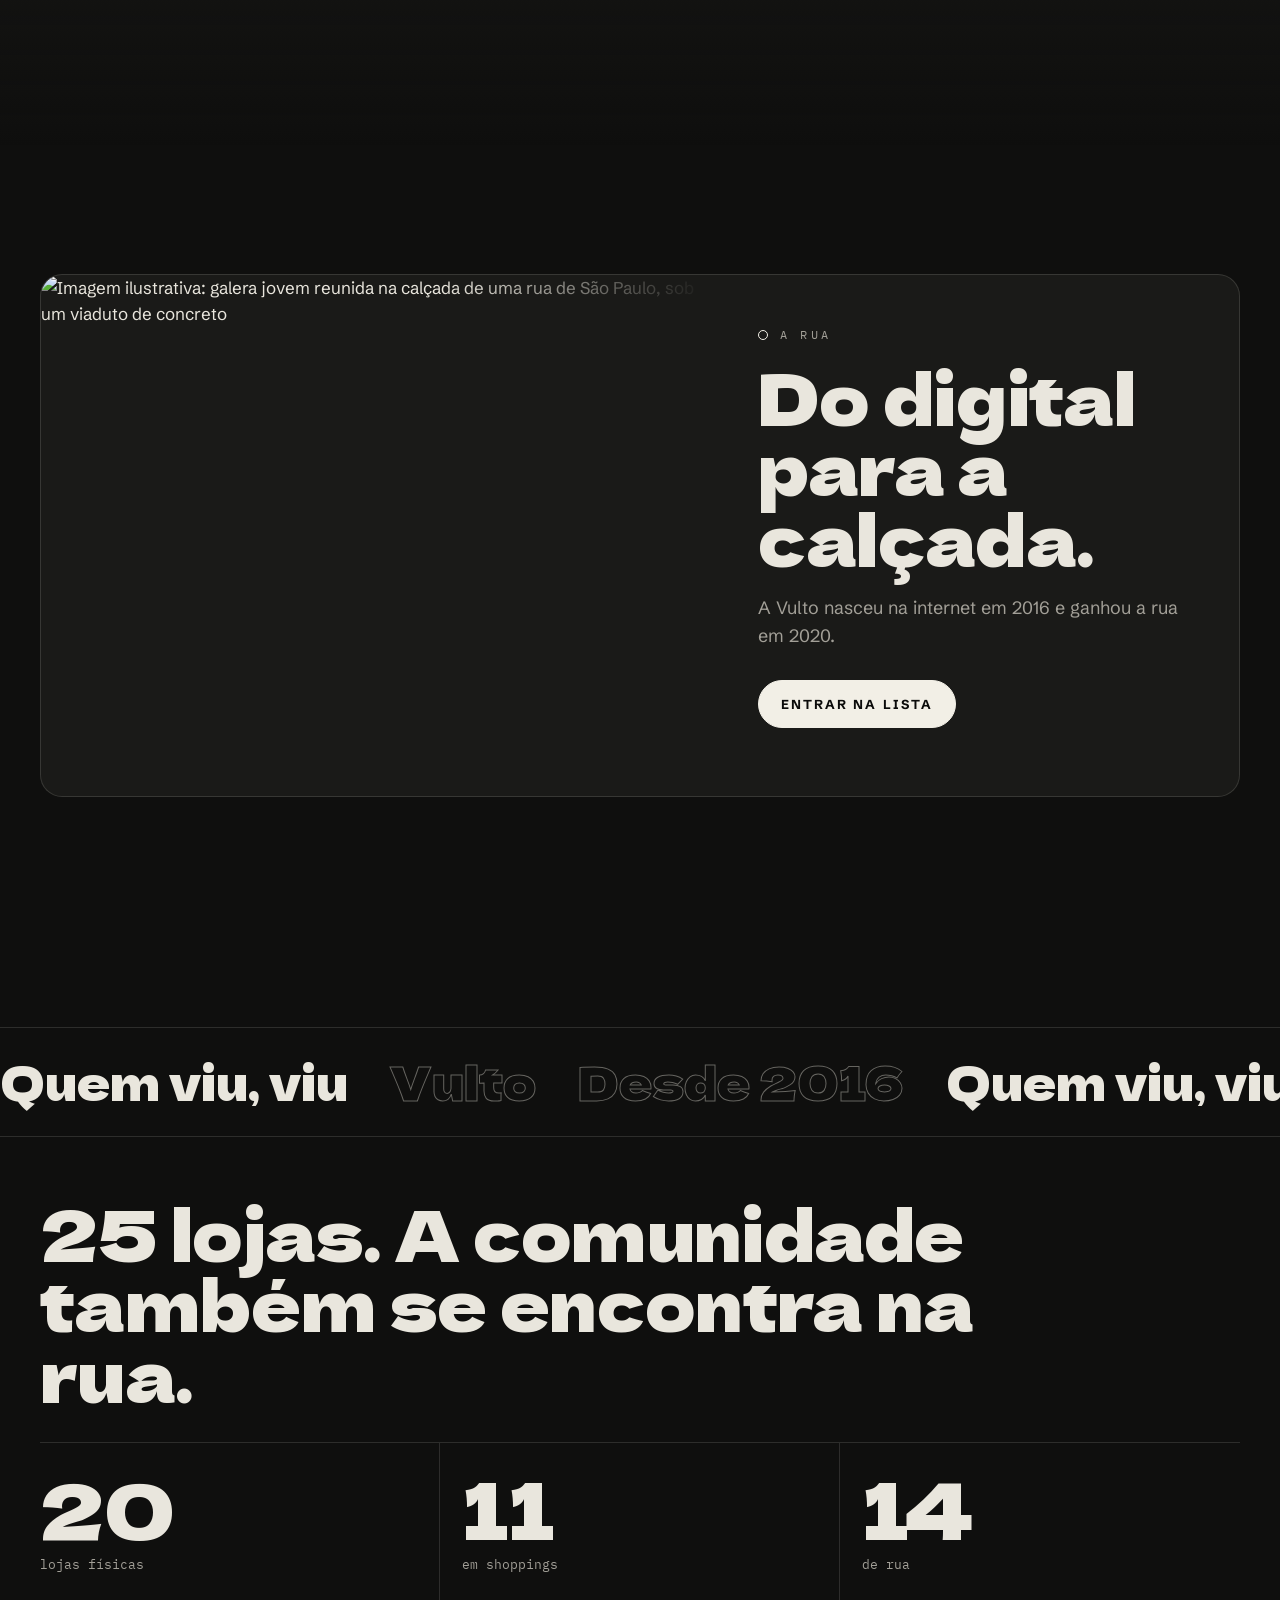
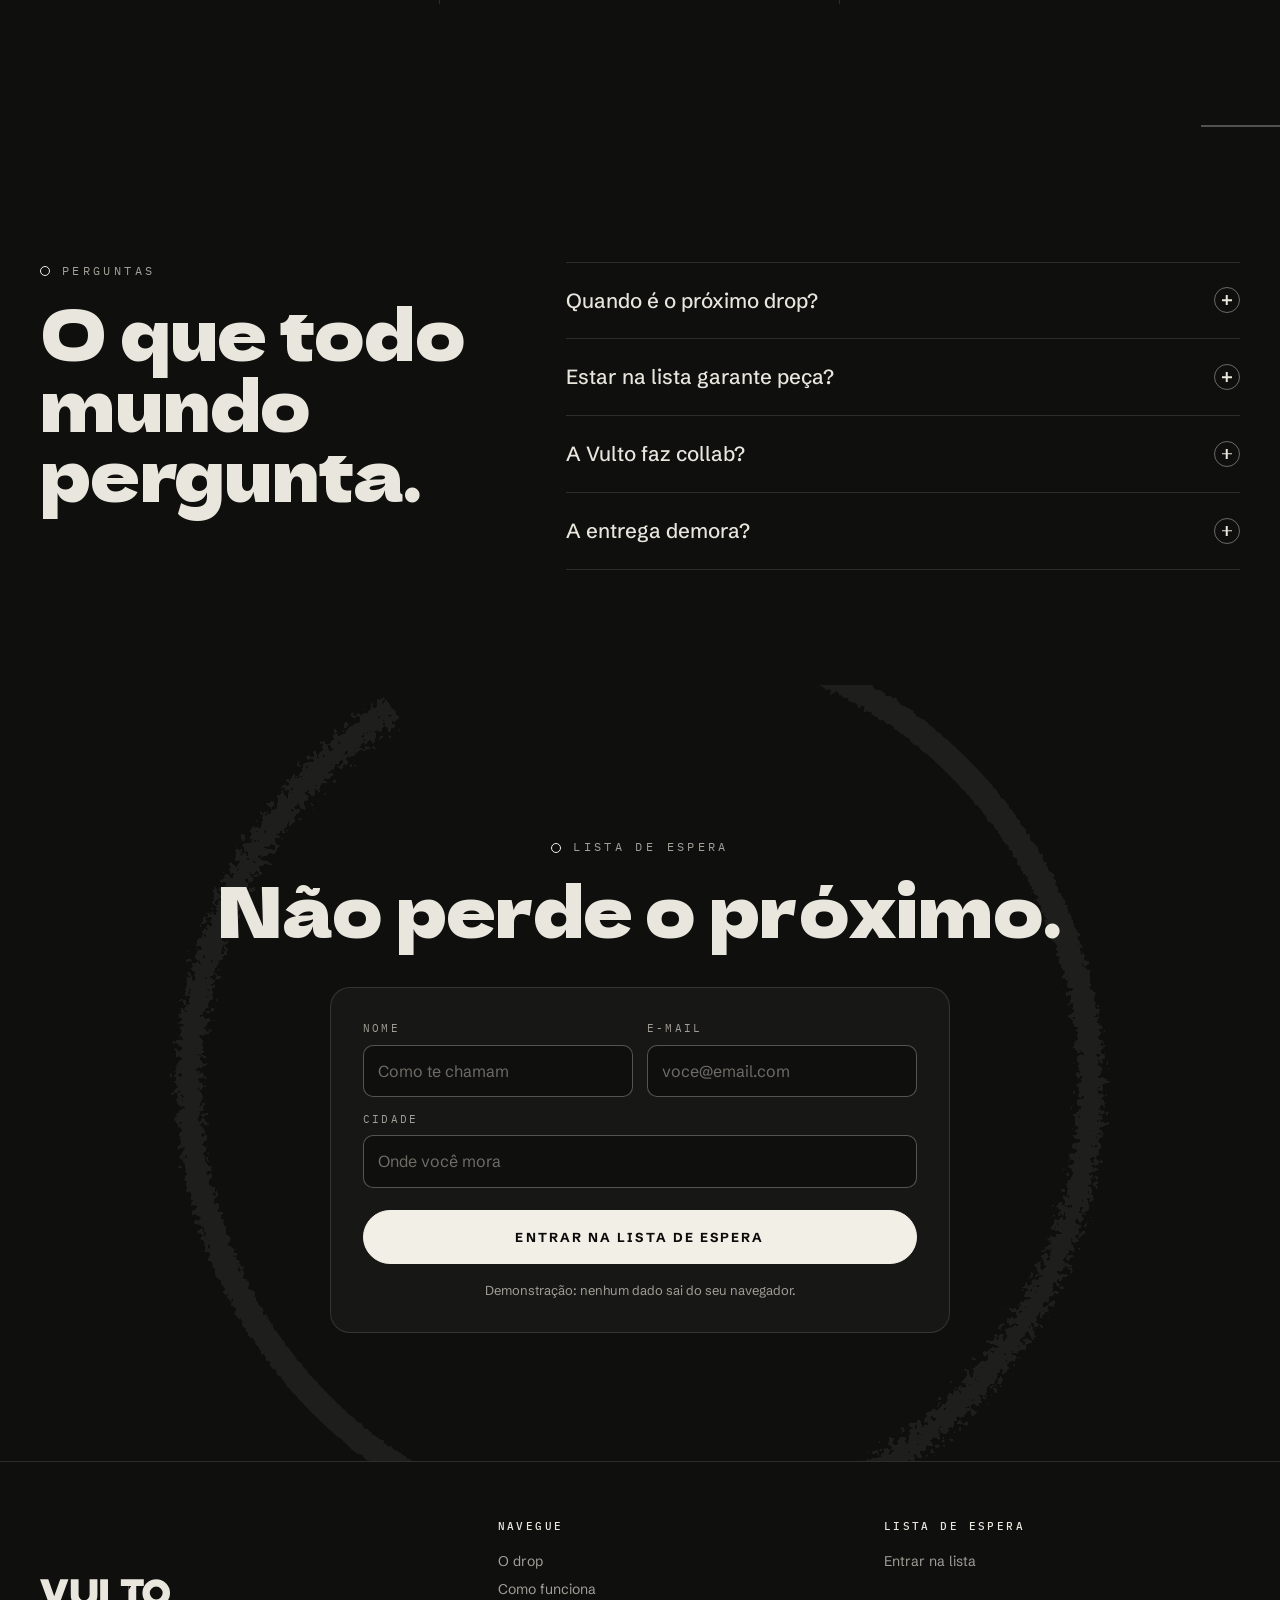
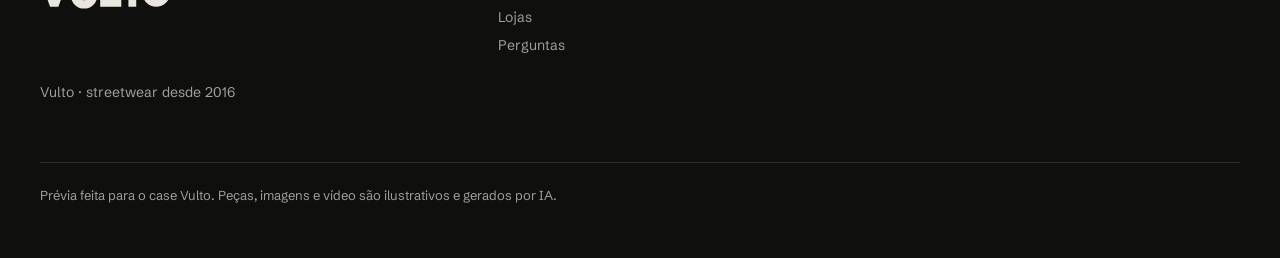
==== commit f5646f03: "Trim site copy to what a visitor needs, without repeats Drops ship-from-store, teaser and internal-m" ====
--- a/site/index.html
+++ b/site/index.html
@@ -4,7 +4,7 @@
 <meta charset="utf-8">
 <meta name="viewport" content="width=device-width, initial-scale=1">
 <title>Vulto · Lista de espera do próximo drop</title>
-<meta name="description" content="Vulto, streetwear brasileiro nascido no digital em 2016. São 14 drops por ano, com lançamento no app. Entre na lista de espera do próximo drop.">
+<meta name="description" content="Vulto, streetwear brasileiro desde 2016. Entre na lista de espera do próximo drop.">
 <meta name="theme-color" content="#0f0f0e">
 <!-- DEPLOY STEP: troque og:url e og:image pela URL absoluta do site no ar -->
 <meta property="og:title" content="Vulto · Lista de espera do próximo drop">
@@ -238,8 +238,6 @@
 .quotes li{border-left:2px solid var(--line-strong);padding-left:16px}
 .quotes q{display:block;font-size:18px;quotes:"\201C" "\201D"}
 .quotes cite{display:block;font-style:normal;font-family:var(--mono);font-size:12px;color:var(--text-secondary);margin-top:6px;letter-spacing:.06em}
-.facts strong{display:block;font-size:18px;font-weight:500}
-
 /* D. lojas */
 #lojas{padding:clamp(60px,8vw,110px) 0}
 .marquee{overflow:hidden;border-block:1px solid var(--line);padding:18px 0;margin-bottom:60px}
@@ -386,24 +384,24 @@
     <div class="band left first fx-depth" data-a="0" data-b="0.22" data-seed="11" style="--sa:.66">
       <p class="kicker">VULTO · PRÓXIMO DROP</p>
       <h1 data-split="words">Quem viu, viu.</h1>
-      <p class="sub">Três peças na vitrine desta prévia. O drop abre quinta, às 19h, no app.</p>
+      <p class="sub">O próximo drop da Vulto está chegando.</p>
     </div>
 
     <div class="band right fx-scatter" data-a="0.27" data-b="0.50" data-seed="23" data-spread="0.5" style="--sa:.72">
       <h2 data-split="chars">Quinta, 19h. No app.</h2>
-      <p class="sub">Antes disso, uma semana de teasers, lista de espera e RSVP.</p>
+      <p class="sub">É lá que o drop abre. Fica ligado no aviso.</p>
     </div>
 
     <div class="band left fx-orbit" data-a="0.55" data-b="0.76" data-seed="37" data-spread="0.45" style="--sa:.7">
       <h2 data-split="chars">A fila também é na rua.</h2>
-      <p class="sub">No dia do drop, as lojas recebem a galera. A senha da fila sai pelo app.</p>
+      <p class="sub">No dia do drop, tem fila na porta das lojas.</p>
     </div>
 
     <div class="band center settle fx-rise" data-a="0.86" data-b="1" data-seed="41" data-ramp="0.06" style="--sa:.5">
       <p class="kicker">VULTO® · PRÓXIMO DROP</p>
       <h2 data-split="words">Próximo drop: data a anunciar</h2>
       <div class="gap" aria-hidden="true"></div>
-      <p class="sub">Entre na lista de espera e receba os avisos pelo app.</p>
+      <p class="sub">Entra na lista e a gente te avisa pelo app.</p>
       <div class="row"><a class="btn" href="#entrar">Entrar na lista de espera</a><a class="btn ghost" href="#drop">Ver a prévia</a></div>
     </div>
 
@@ -418,7 +416,7 @@
     <div class="in">
       <p class="kicker">VULTO · PRÓXIMO DROP</p>
       <h1>Quem viu, viu.</h1>
-      <p>Próximo drop: data a anunciar. Os drops abrem na quinta, às 19h, no app.</p>
+      <p>Próximo drop: data a anunciar. Abre quinta, às 19h, no app. Entra na lista e a gente te avisa.</p>
       <div class="row"><a class="btn" href="#entrar">Entrar na lista</a><a class="btn ghost" href="#drop">Ver a prévia</a></div>
     </div>
   </div>
@@ -427,14 +425,14 @@
 <main id="main" tabindex="-1">
 
 <section id="drop" aria-labelledby="drop-t">
-  <div class="bigno" aria-hidden="true">14</div>
+  <div class="bigno" aria-hidden="true">19h</div>
   <div class="wrap">
     <div class="drop-head reveal">
       <div>
-        <p class="sec-kicker r"><span class="dot" aria-hidden="true"></span>PRÉVIA ILUSTRATIVA</p>
+        <p class="sec-kicker r"><span class="dot" aria-hidden="true"></span>PRÉVIA</p>
         <h2 class="h-sec r" id="drop-t">Três peças para mostrar o clima.</h2>
       </div>
-      <p class="lede r">São 14 drops e três collabs por ano. As peças abaixo são conceitos visuais desta prévia, não um lançamento confirmado. O que cai de verdade aparece na semana de teasers.</p>
+      <p class="lede r">As imagens são ilustrativas. As peças de verdade aparecem no app.</p>
     </div>
     <div class="pieces reveal">
       <article class="piece main r">
@@ -443,11 +441,11 @@
       </article>
       <article class="piece r">
         <div class="ph"><img src="assets/peca-moletom.jpg" alt="Conceito ilustrativo: moletom preto com um anel de tinta branca nas costas" loading="lazy" width="1600" height="1000"><span class="plaque">Ilustrativo</span></div>
-        <div class="info"><h3>Moletom anel</h3><span class="price">Conceito</span><p>Moletom preto com o anel de tinta do fim do filme nas costas.</p></div>
+        <div class="info"><h3>Moletom anel</h3><span class="price">Conceito</span><p>Moletom preto com um anel de tinta branca nas costas.</p></div>
       </article>
       <article class="piece r">
         <div class="ph"><img src="assets/peca-jeans.jpg" alt="Conceito ilustrativo: calça jeans de lavagem clara com desgaste, pendurada em frente a um pilar de concreto" loading="lazy" width="1600" height="1000"><span class="plaque">Ilustrativo</span></div>
-        <div class="info"><h3>Jeans lavagem clara</h3><span class="price">Conceito</span><p>Lavagem clara e desgaste, no mesmo mundo de concreto.</p></div>
+        <div class="info"><h3>Jeans lavagem clara</h3><span class="price">Conceito</span><p>Jeans de lavagem clara com desgaste.</p></div>
       </article>
     </div>
   </div>
@@ -459,11 +457,11 @@
   <div class="wrap lista-grid">
     <div class="reveal">
       <p class="sec-kicker r"><span class="dot" aria-hidden="true"></span>A LISTA</p>
-      <h2 class="h-sec r" id="lista-t">Como a lista funciona</h2>
+      <h2 class="h-sec r" id="lista-t">Como funciona</h2>
       <ol class="steps" id="steps">
-        <li class="step"><span class="n">01</span><div><h3>Entra na lista de espera.</h3><p>Os teasers começam uma semana antes do drop. A lista é por onde você acompanha.</p></div></li>
-        <li class="step"><span class="n">02</span><div><h3>Confirma presença.</h3><p>Faz o RSVP e liga o push do app. O aviso chega quando o drop abrir.</p></div></li>
-        <li class="step"><span class="n">03</span><div><h3>Quinta, 19h, no app.</h3><p>O lançamento acontece no app. Nas lojas, a galera também forma fila no dia, organizada por senha no app.</p></div></li>
+        <li class="step"><span class="n">01</span><div><h3>Entra na lista.</h3><p>Nome e e-mail, lá no fim da página.</p></div></li>
+        <li class="step"><span class="n">02</span><div><h3>Confirma presença.</h3><p>Faz o RSVP no app e liga as notificações.</p></div></li>
+        <li class="step"><span class="n">03</span><div><h3>Chegou a hora.</h3><p>O drop abre no app. Nas lojas, a fila do dia é por senha, que você pega no app.</p></div></li>
       </ol>
     </div>
     <div class="portal">
@@ -471,9 +469,9 @@
         <span class="glow" aria-hidden="true"></span>
         <svg viewBox="0 0 200 200" aria-hidden="true"><circle class="base" cx="100" cy="100" r="86" fill="none" stroke-width="7"/><circle class="ink" pathLength="1" cx="100" cy="100" r="86" fill="none" stroke-width="9" stroke-linecap="round" transform="rotate(-90 100 100)"/></svg>
         <span class="label" id="hold-label">Segura para confirmar</span>
-        <span class="ticket" aria-live="polite"><small>Demonstração do RSVP</small><strong>Presença confirmada.</strong><span>No app, o RSVP vem junto com o push que avisa quando o drop abrir.</span></span>
+        <span class="ticket" aria-live="polite"><small>Demonstração</small><strong>Presença confirmada.</strong><span>Agora é só esperar o aviso.</span></span>
       </button>
-      <p class="hold-note" id="hold-note">Uma demonstração do RSVP. Segure o botão até o anel fechar. No teclado, segure a barra de espaço.</p>
+      <p class="hold-note" id="hold-note">Segure até o anel fechar. No teclado, segure a barra de espaço.</p>
     </div>
   </div>
 </section>
@@ -485,13 +483,8 @@
       <div class="rua-txt">
         <p class="sec-kicker r"><span class="dot" aria-hidden="true"></span>A RUA</p>
         <h2 class="h-sec r" id="rua-t">Do digital para a calçada.</h2>
-        <p class="lede r">A Vulto nasceu no digital em 2016 e começou a abrir lojas em 2020. No dia do drop, a comunidade também se encontra na porta das lojas.</p>
-        <div class="count r"><b id="count" data-to="25">25</b><span>lojas físicas</span></div>
-        <ul class="quotes facts r">
-          <li><strong>14 drops por ano</strong><cite>e três collabs</cite></li>
-          <li><strong>Uma semana de teasers</strong><cite>com lista de espera e RSVP antes de cada lançamento</cite></li>
-          <li><strong>Quinta, 19h, no app</strong><cite>a hora em que o drop abre</cite></li>
-        </ul>
+        <p class="lede r">A Vulto nasceu na internet em 2016 e ganhou a rua em 2020.</p>
+        <p class="r" style="margin-top:30px"><a class="btn" href="#entrar">Entrar na lista</a></p>
       </div>
     </div>
   </div>
@@ -499,19 +492,18 @@
 
 <section id="lojas" aria-labelledby="lojas-t">
   <div class="marquee" aria-hidden="true"><div class="track">
-    <span>25 lojas</span><span>11 em shoppings</span><span>14 de rua</span><span>12 com ship from store</span><span>25 lojas</span><span>11 em shoppings</span><span>14 de rua</span><span>12 com ship from store</span>
-    <span>25 lojas</span><span>11 em shoppings</span><span>14 de rua</span><span>12 com ship from store</span><span>25 lojas</span><span>11 em shoppings</span><span>14 de rua</span><span>12 com ship from store</span>
+    <span>Quem viu, viu</span><span>Vulto</span><span>Desde 2016</span><span>Quem viu, viu</span><span>Vulto</span><span>Desde 2016</span><span>Quem viu, viu</span><span>Vulto</span><span>Desde 2016</span>
+    <span>Quem viu, viu</span><span>Vulto</span><span>Desde 2016</span><span>Quem viu, viu</span><span>Vulto</span><span>Desde 2016</span><span>Quem viu, viu</span><span>Vulto</span><span>Desde 2016</span>
   </div></div>
   <div class="wrap reveal">
     <div class="lojas-head">
       <h2 class="h-sec r" id="lojas-t">25 lojas. A comunidade também se encontra na rua.</h2>
     </div>
     <div class="stores">
-      <div class="store r"><h3>25</h3><p>lojas físicas</p></div>
+      <div class="store r"><h3><span id="count" data-to="25">25</span></h3><p>lojas físicas</p></div>
       <div class="store r"><h3>11</h3><p>em shoppings</p></div>
       <div class="store r"><h3>14</h3><p>de rua</p></div>
     </div>
-    <p class="note r"><span class="sec-kicker" style="margin:0"><span class="dot" aria-hidden="true"></span></span>12 das 25 lojas fazem ship from store: o pedido feito online pode sair do estoque de uma loja.</p>
   </div>
 </section>
 
@@ -524,12 +516,10 @@
       <h2 class="h-sec r" id="faq-t">O que todo mundo pergunta.</h2>
     </div>
     <div class="faq">
-      <details><summary>Quando é o próximo drop?<span class="pm" aria-hidden="true"></span></summary><div class="ans"><p>A data ainda vai ser anunciada. Os drops da Vulto abrem na quinta-feira, às 19h, no app, depois de uma semana de teasers.</p></div></details>
-      <details><summary>Onde eu compro?<span class="pm" aria-hidden="true"></span></summary><div class="ans"><p>O lançamento acontece no app. No dia do drop, as lojas também recebem público, e a fila é organizada por senha no app.</p></div></details>
-      <details><summary>Para que serve a lista de espera?<span class="pm" aria-hidden="true"></span></summary><div class="ans"><p>Para acompanhar o drop de perto: lista de espera, RSVP e push no app avisando quando abrir. Estar na lista não garante peça.</p></div></details>
-      <details><summary>Quantos drops a Vulto faz?<span class="pm" aria-hidden="true"></span></summary><div class="ans"><p>São 14 drops e três collabs por ano.</p></div></details>
-      <details><summary>E a entrega?<span class="pm" aria-hidden="true"></span></summary><div class="ans"><p>As vendas se concentram no lançamento, então nas semanas de drop o prazo de entrega pode ser maior que o normal.</p></div></details>
-      <details><summary>As peças desta página vão ser lançadas?<span class="pm" aria-hidden="true"></span></summary><div class="ans"><p>Não necessariamente. A camiseta, o moletom e o jeans são conceitos ilustrativos desta prévia. As peças do próximo drop aparecem nos teasers.</p></div></details>
+      <details><summary>Quando é o próximo drop?<span class="pm" aria-hidden="true"></span></summary><div class="ans"><p>A data ainda vai ser anunciada. Quem está na lista fica sabendo pelo app.</p></div></details>
+      <details><summary>Estar na lista garante peça?<span class="pm" aria-hidden="true"></span></summary><div class="ans"><p>Não. Garante que você não perde o aviso.</p></div></details>
+      <details><summary>A Vulto faz collab?<span class="pm" aria-hidden="true"></span></summary><div class="ans"><p>Faz. São três collabs por ano, além dos drops da casa.</p></div></details>
+      <details><summary>A entrega demora?<span class="pm" aria-hidden="true"></span></summary><div class="ans"><p>Em semana de drop sai muito pedido de uma vez, então o prazo pode ser maior que o normal.</p></div></details>
     </div>
   </div>
 </section>
@@ -537,9 +527,8 @@
 <section id="entrar" aria-labelledby="entrar-t">
   <div class="wrap entrar reveal">
     <svg class="bigring" viewBox="0 0 200 200" aria-hidden="true"><circle cx="100" cy="100" r="92" fill="none" stroke="currentColor" stroke-width="5" filter="url(#rough)" stroke-dasharray="380 30 40 20"/></svg>
-    <p class="sec-kicker r" style="justify-content:center"><span class="dot" aria-hidden="true"></span>PRÓXIMO DROP · DATA A ANUNCIAR</p>
-    <h2 class="h-sec r" id="entrar-t">Entra na lista de espera.</h2>
-    <p class="clock r">Teasers, RSVP e push no app</p>
+    <p class="sec-kicker r" style="justify-content:center"><span class="dot" aria-hidden="true"></span>LISTA DE ESPERA</p>
+    <h2 class="h-sec r" id="entrar-t">Não perde o próximo.</h2>
     <form id="form" class="r" novalidate>
       <div class="field"><label for="f-nome">Nome</label><input id="f-nome" name="nome" type="text" placeholder="Como te chamam" autocomplete="given-name" required></div>
       <div class="field"><label for="f-email">E-mail</label><input id="f-email" name="email" type="email" placeholder="voce@email.com" autocomplete="email" required></div>
@@ -548,7 +537,7 @@
       <p class="fine">Demonstração: nenhum dado sai do seu navegador.</p>
       <div class="success" role="status" aria-live="polite">
         <div><svg viewBox="0 0 80 80" aria-hidden="true"><circle pathLength="1" cx="40" cy="40" r="34" fill="none" stroke="currentColor" stroke-width="5" stroke-linecap="round" filter="url(#rough)" transform="rotate(-90 40 40)"/></svg>
-        <h3>Você está na lista.</h3><p>Quando o drop for anunciado, os avisos chegam pelo app. Nesta demonstração, nada foi enviado.</p></div>
+        <h3>Você está na lista.</h3><p>Agora é ficar de olho no app.</p></div>
       </div>
     </form>
   </div>
@@ -560,10 +549,10 @@
   <div class="wrap">
     <div class="foot">
       <div><a class="logo" href="#top" aria-label="Vulto, voltar ao topo"><svg aria-hidden="true" fill="currentColor"><use href="#vulto-logo"/></svg></a><p>Vulto · streetwear desde 2016</p></div>
-      <div><h4>Lojas</h4><ul><li>25 lojas físicas</li><li>11 em shoppings · 14 de rua</li><li>12 com ship from store</li></ul></div>
-      <div><h4>Próximo drop</h4><ul><li><a href="#drop">A prévia</a></li><li><a href="#lista">Como a lista funciona</a></li><li><a href="#entrar">Entrar na lista</a></li></ul></div>
-    </div>
-    <p class="disclaimer">Prévia de site feita para o case Vulto. As peças, as imagens e o vídeo são ilustrativos e gerados por IA. O formulário não envia dados.</p>
+      <div><h4>Navegue</h4><ul><li><a href="#drop">O drop</a></li><li><a href="#lista">Como funciona</a></li><li><a href="#lojas">Lojas</a></li><li><a href="#perguntas">Perguntas</a></li></ul></div>
+      <div><h4>Lista de espera</h4><ul><li><a href="#entrar">Entrar na lista</a></li></ul></div>
+    </div>
+    <p class="disclaimer">Prévia feita para o case Vulto. Peças, imagens e vídeo são ilustrativos e gerados por IA.</p>
   </div>
 </footer>
 
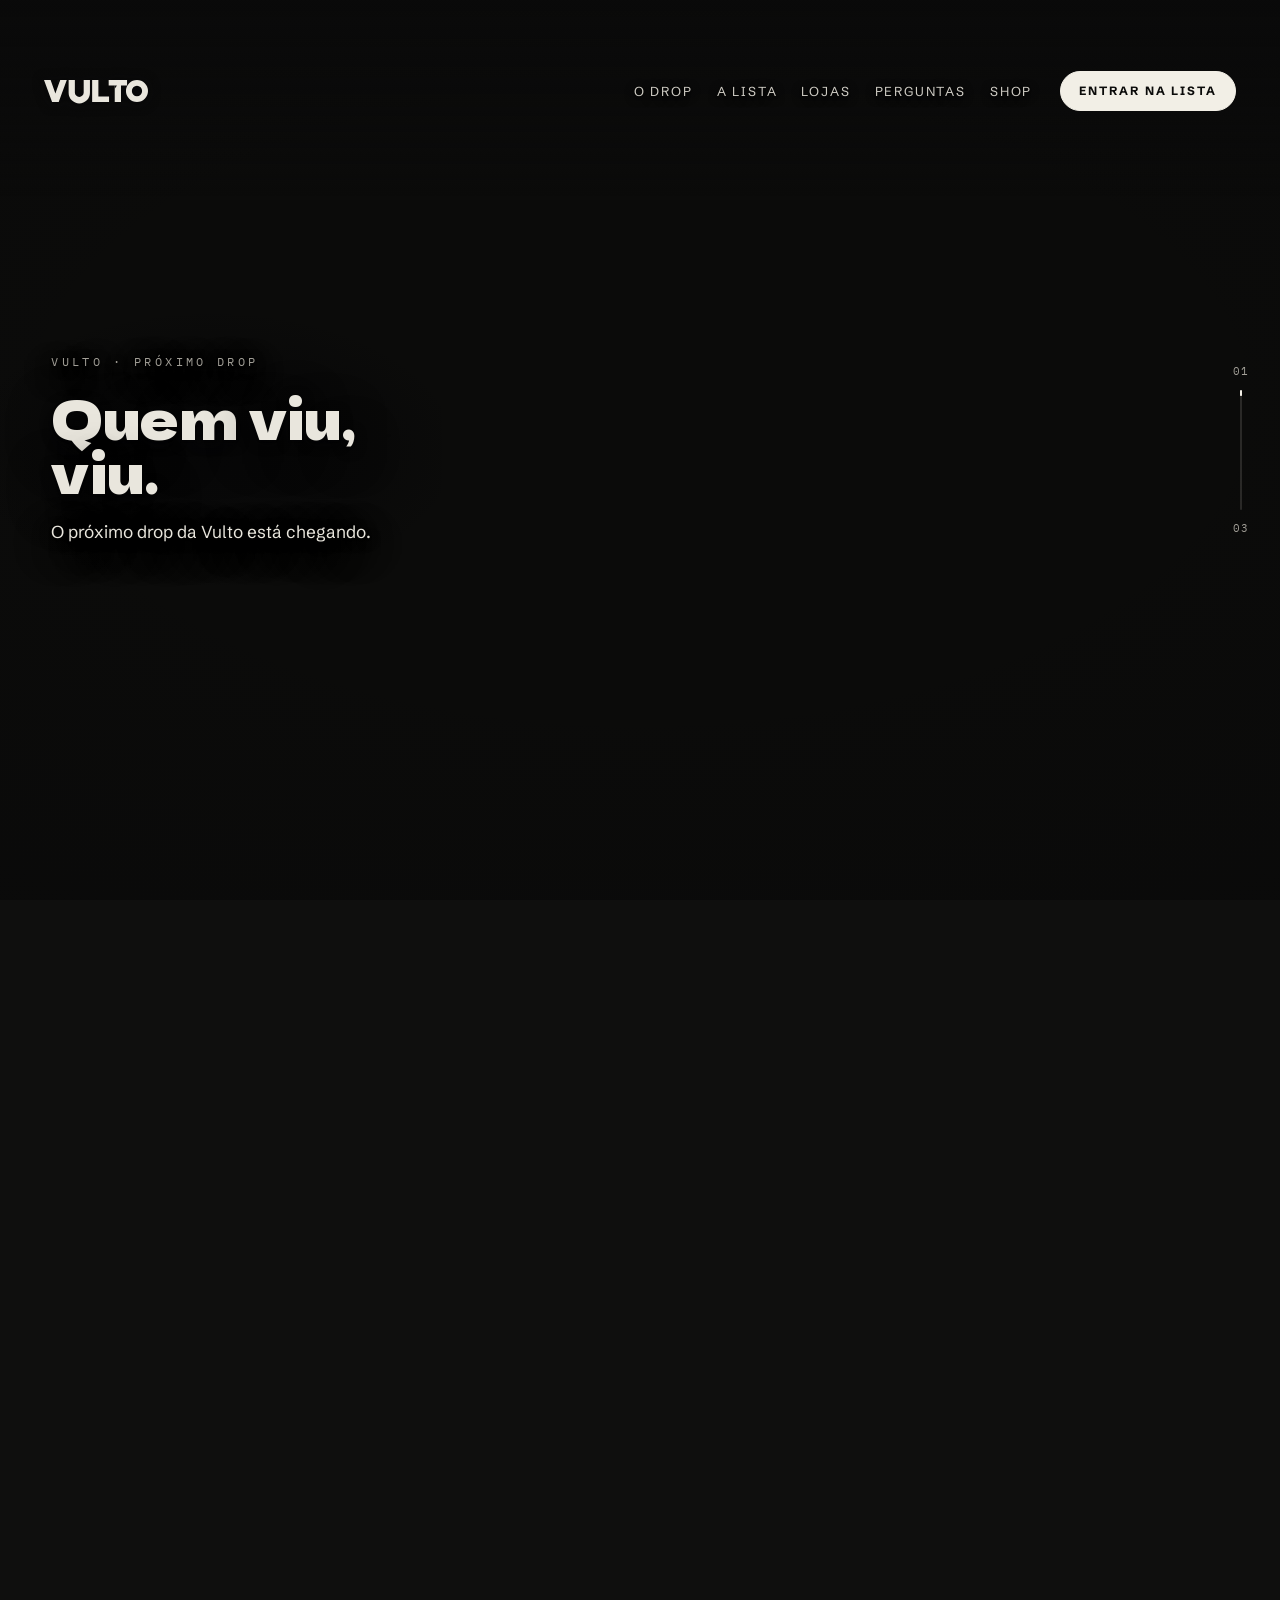
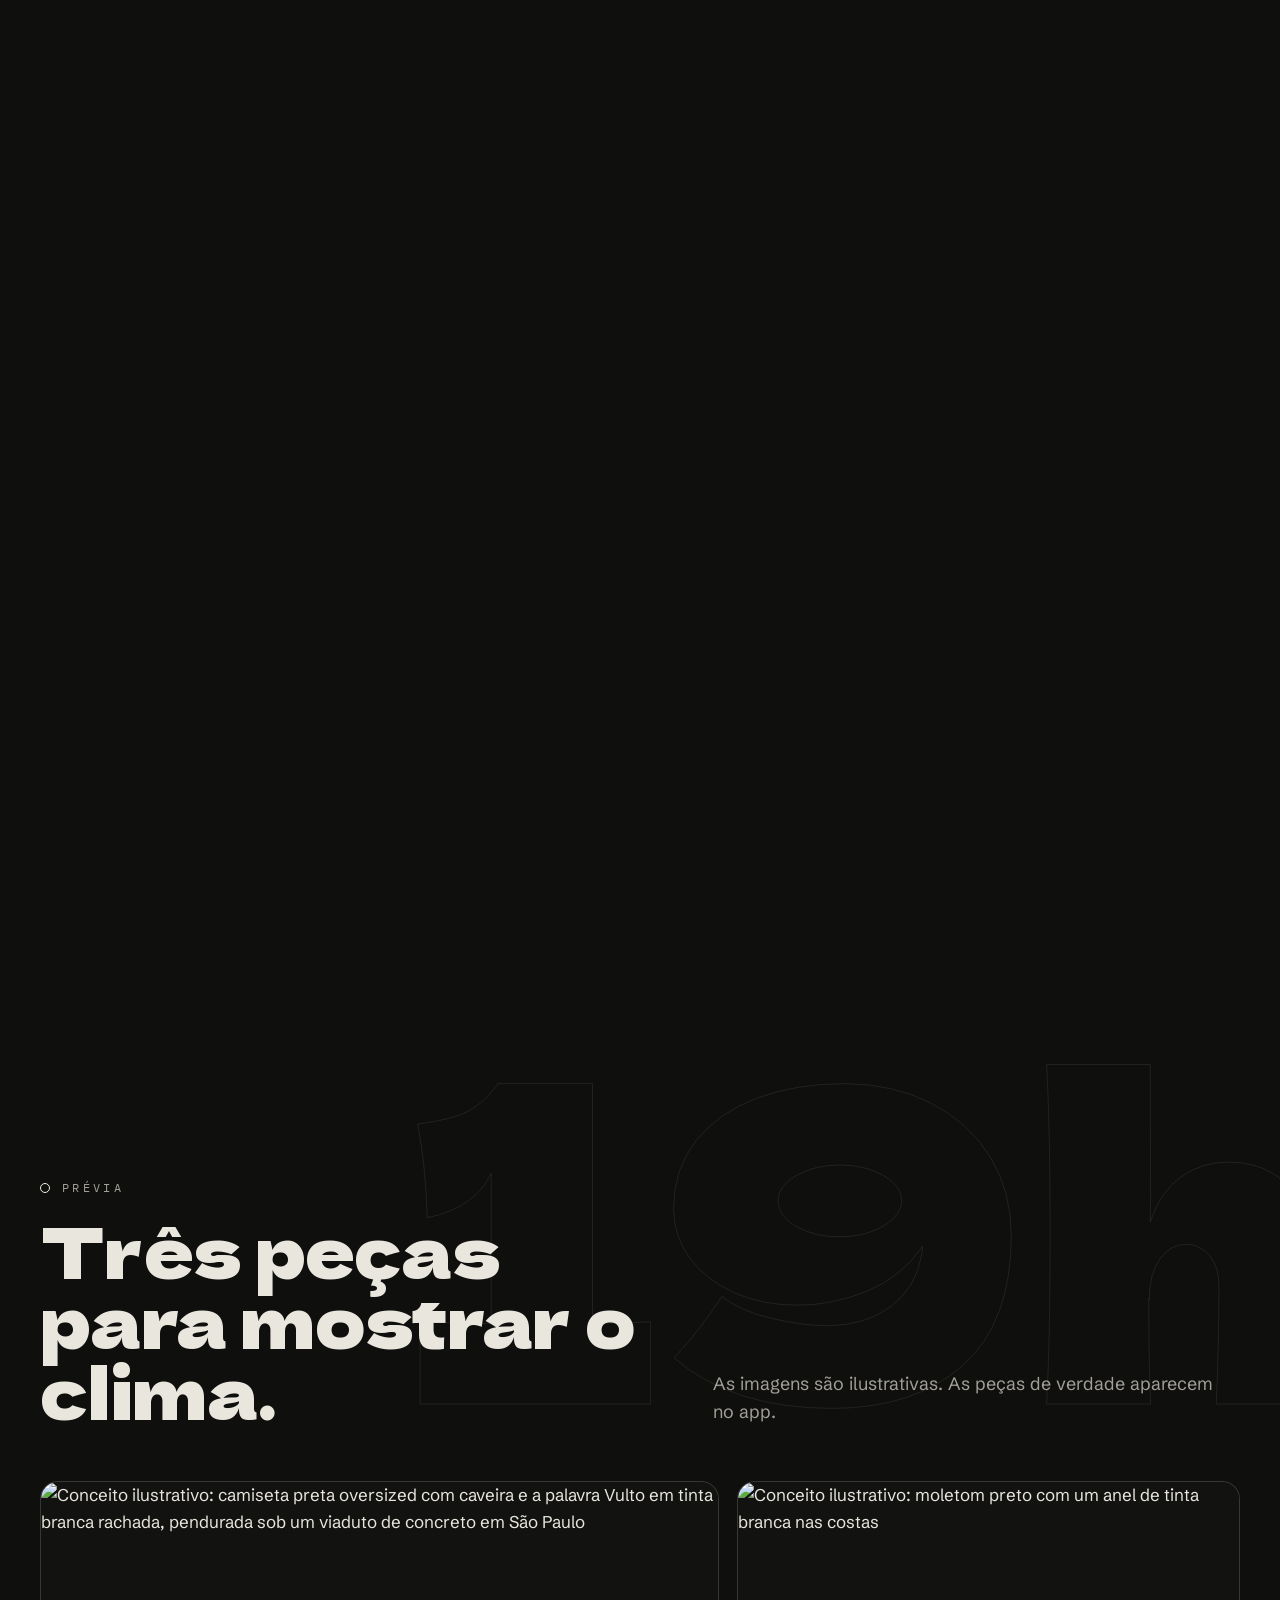
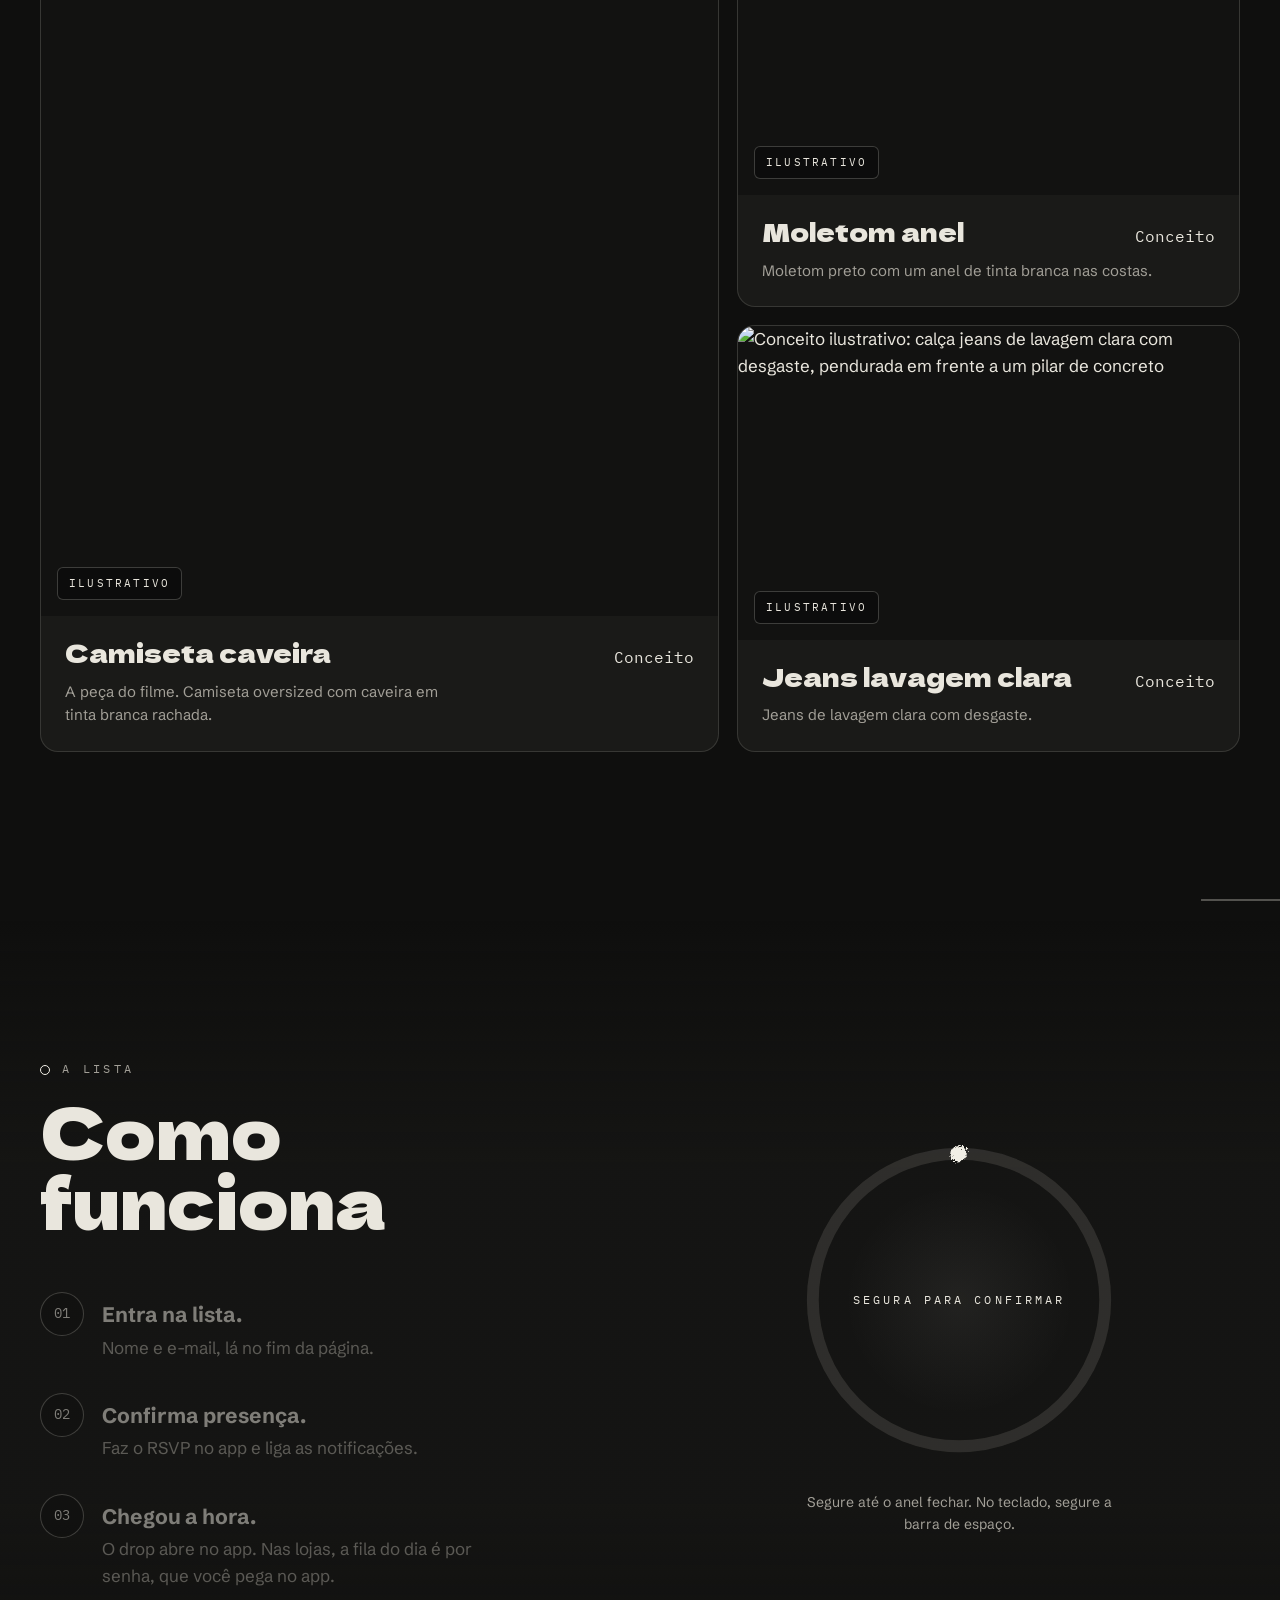
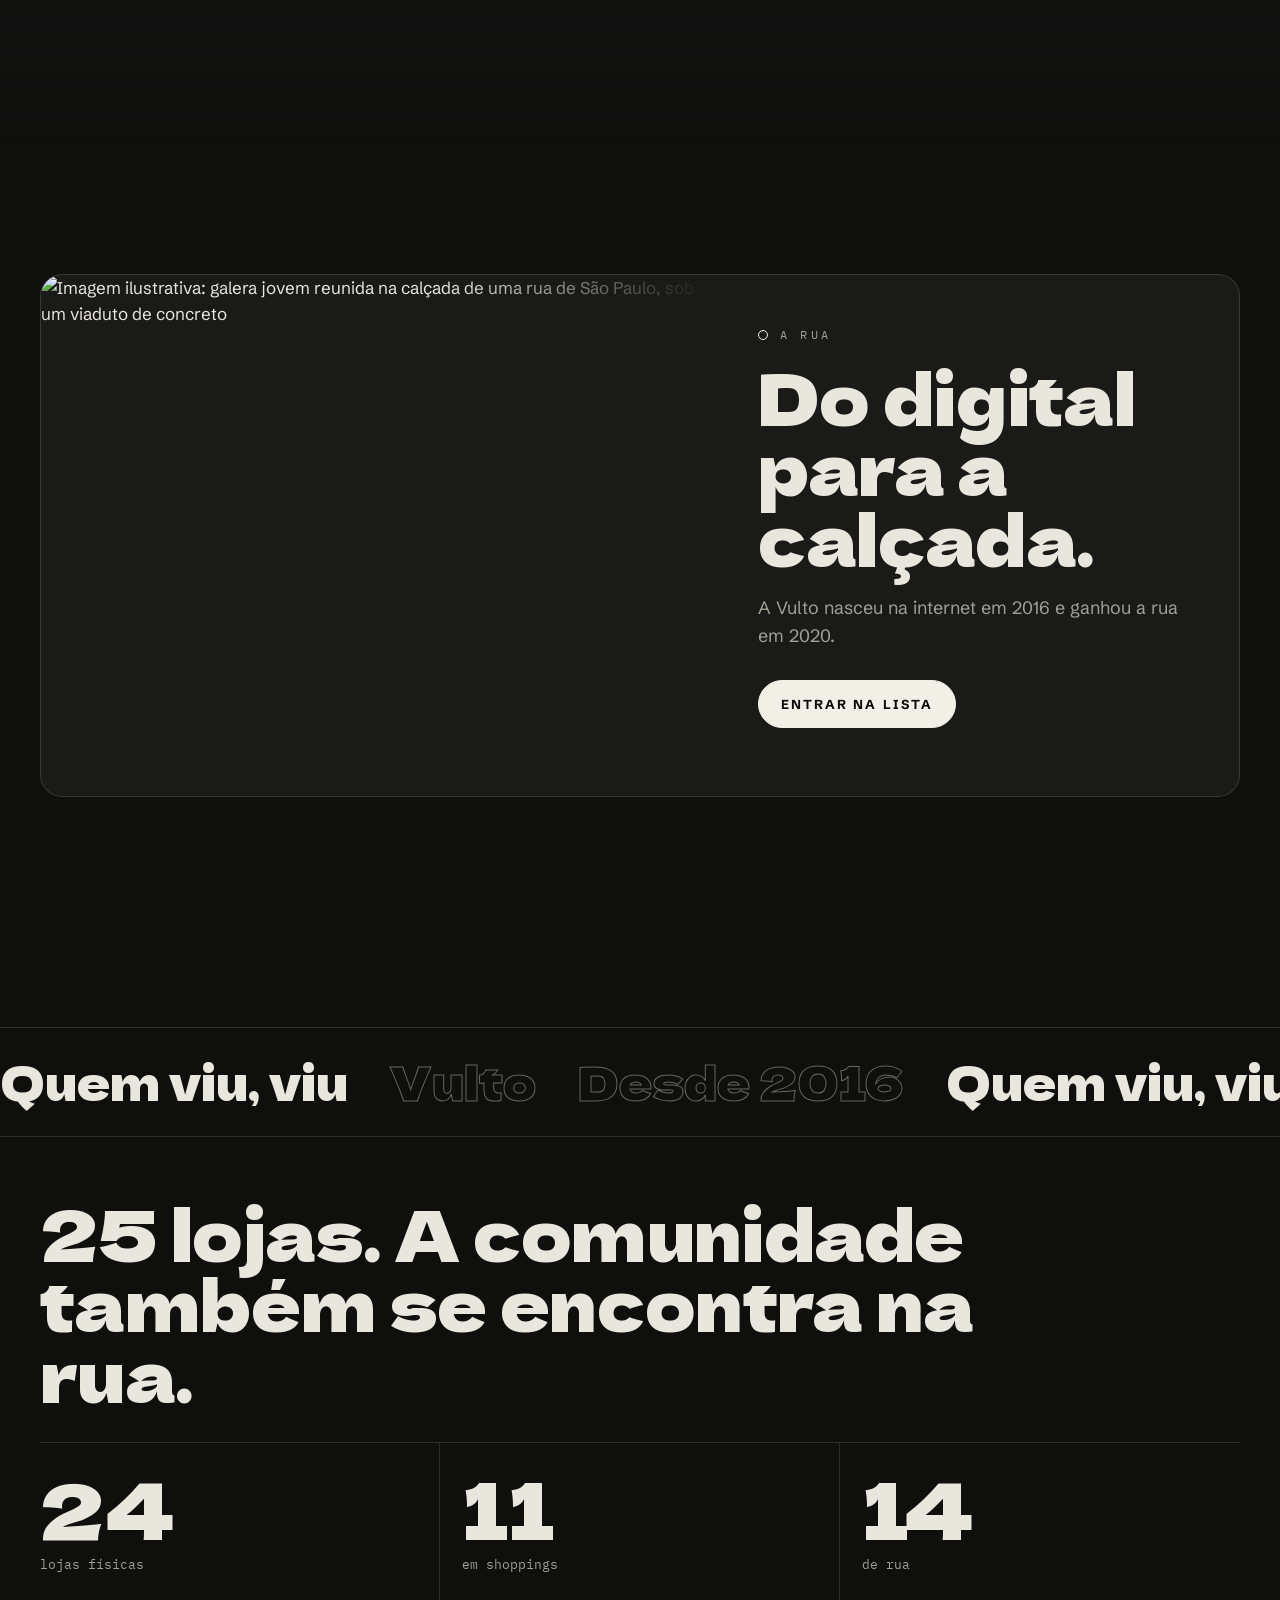
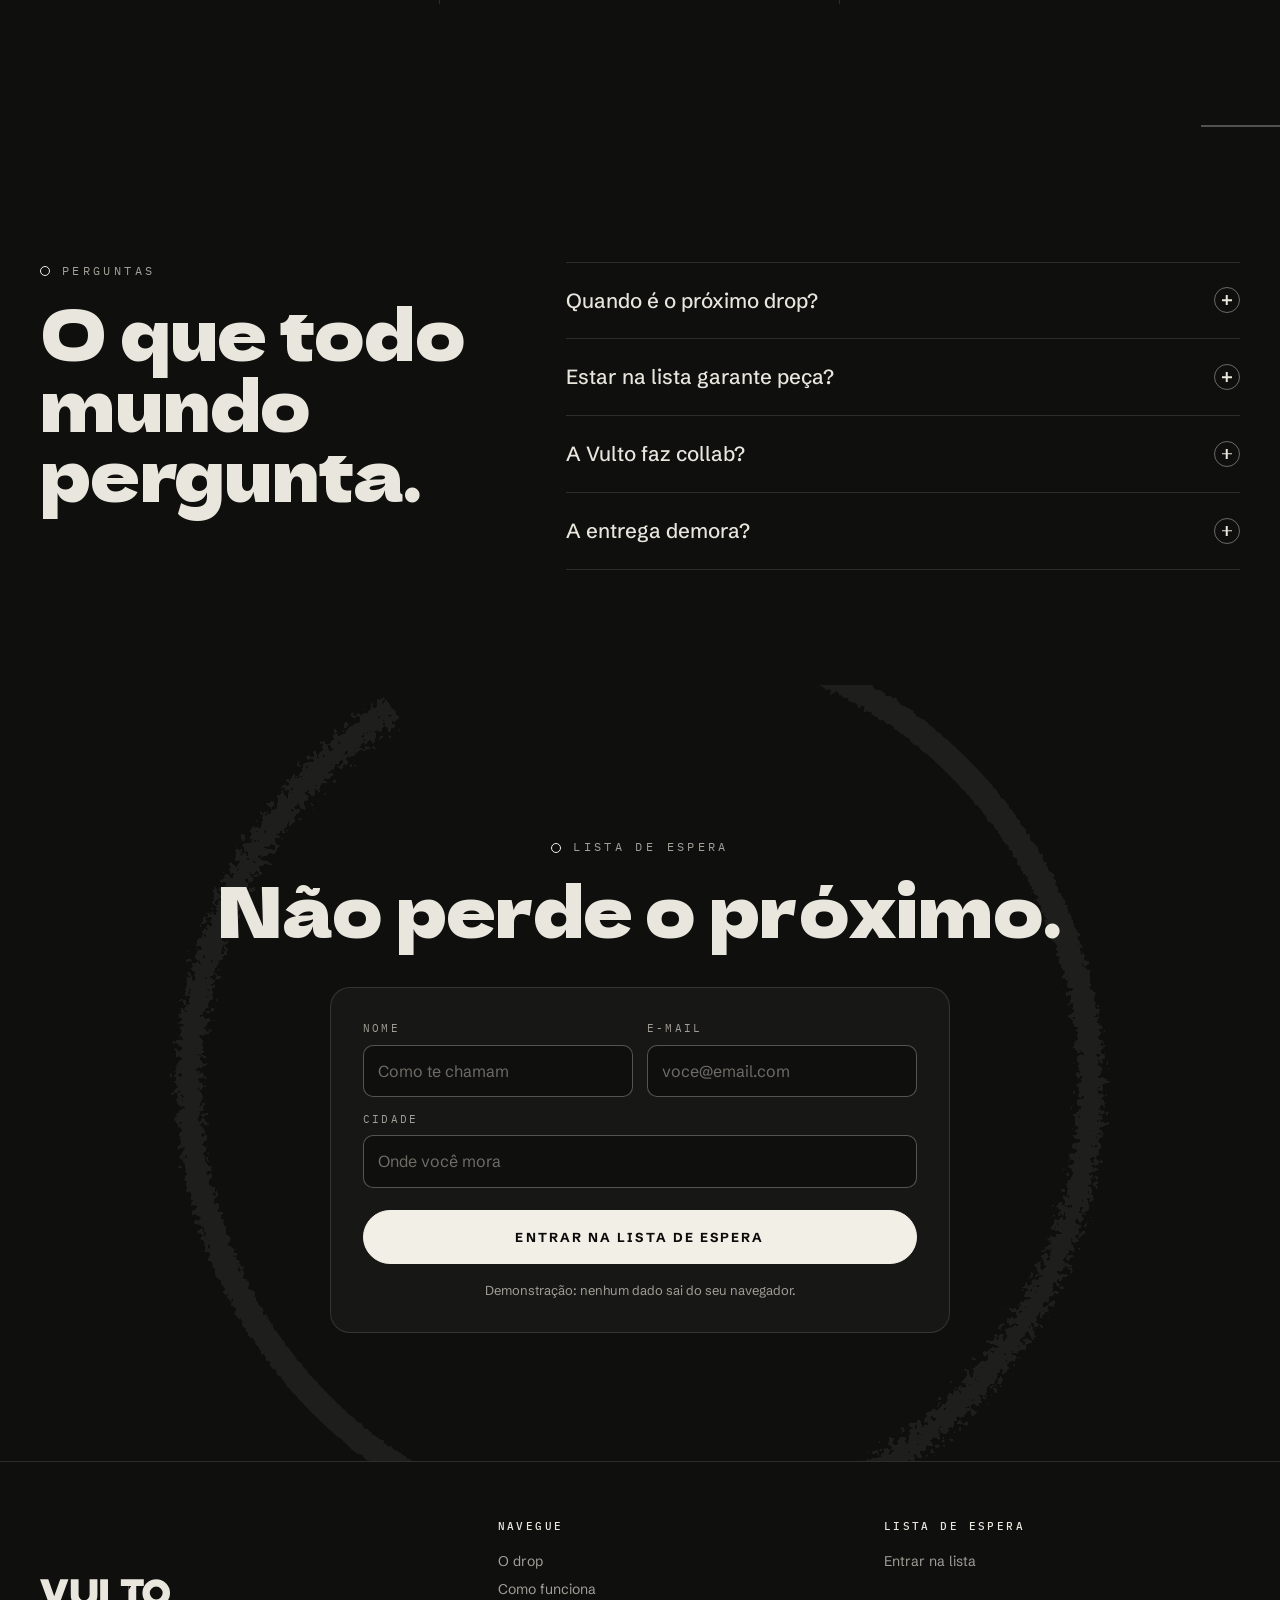
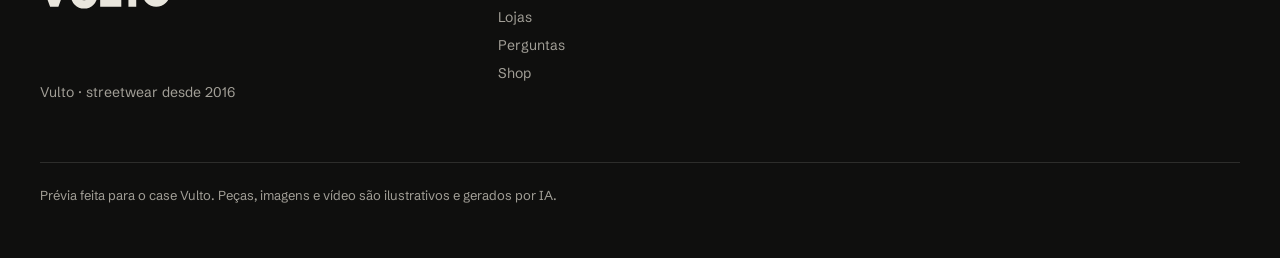
==== commit 90525f80: "Add Vulto shop: catalog, product pages, cart and demo checkout New /shop, /shop/[slug], /shop/catego" ====
--- a/site/index.html
+++ b/site/index.html
@@ -74,6 +74,10 @@
 .btn.ghost:hover{border-color:var(--accent);background:rgba(242,239,230,.06)}
 .nav .btn{padding:10px 18px;font-size:12px}
 @media (max-width:900px){.nav ul{display:none}.nav .btn{margin-left:auto}}
+.nav-shop{display:none}
+@media (max-width:900px){.nav .nav-shop{display:inline-flex;align-items:center;justify-content:center;min-height:44px;min-width:24px;margin:0 -16px 0 auto;font-size:11px;letter-spacing:.12em;text-transform:uppercase;text-decoration:none;color:#cfccc4;text-shadow:0 1px 2px rgba(5,5,6,.95),0 2px 10px rgba(5,5,6,.8)}.nav .nav-shop svg{display:none}.nav .nav-shop+.btn{margin-left:0;white-space:nowrap}}
+@media (max-width:389px){.nav .nav-shop span{display:none}.nav .nav-shop svg{display:block;filter:drop-shadow(0 1px 3px rgba(5,5,6,.9))}}
+@media (max-width:340px){.nav .nav-shop{display:none}.nav .nav-shop+.btn{margin-left:auto;white-space:normal}}
 @media (pointer:coarse){.btn{min-height:44px;display:inline-flex;align-items:center;justify-content:center}}
 
 /* hero */
@@ -371,7 +375,9 @@
     <li><a href="#lista">A lista</a></li>
     <li><a href="#lojas">Lojas</a></li>
     <li><a href="#perguntas">Perguntas</a></li>
+    <li><a href="/shop">Shop</a></li>
   </ul>
+  <a class="nav-shop" href="/shop" aria-label="Shop"><svg viewBox="0 0 24 24" width="22" height="22" aria-hidden="true"><path d="M5 8h14l-1 13H6zM9 8V6a3 3 0 0 1 6 0v2" fill="none" stroke="currentColor" stroke-width="1.6"/></svg><span>Shop</span></a>
   <a class="btn" href="#entrar">Entrar na lista</a>
 </nav>
 
@@ -549,7 +555,7 @@
   <div class="wrap">
     <div class="foot">
       <div><a class="logo" href="#top" aria-label="Vulto, voltar ao topo"><svg aria-hidden="true" fill="currentColor"><use href="#vulto-logo"/></svg></a><p>Vulto · streetwear desde 2016</p></div>
-      <div><h4>Navegue</h4><ul><li><a href="#drop">O drop</a></li><li><a href="#lista">Como funciona</a></li><li><a href="#lojas">Lojas</a></li><li><a href="#perguntas">Perguntas</a></li></ul></div>
+      <div><h4>Navegue</h4><ul><li><a href="#drop">O drop</a></li><li><a href="#lista">Como funciona</a></li><li><a href="#lojas">Lojas</a></li><li><a href="#perguntas">Perguntas</a></li><li><a href="/shop">Shop</a></li></ul></div>
       <div><h4>Lista de espera</h4><ul><li><a href="#entrar">Entrar na lista</a></li></ul></div>
     </div>
     <p class="disclaimer">Prévia feita para o case Vulto. Peças, imagens e vídeo são ilustrativos e gerados por IA.</p>
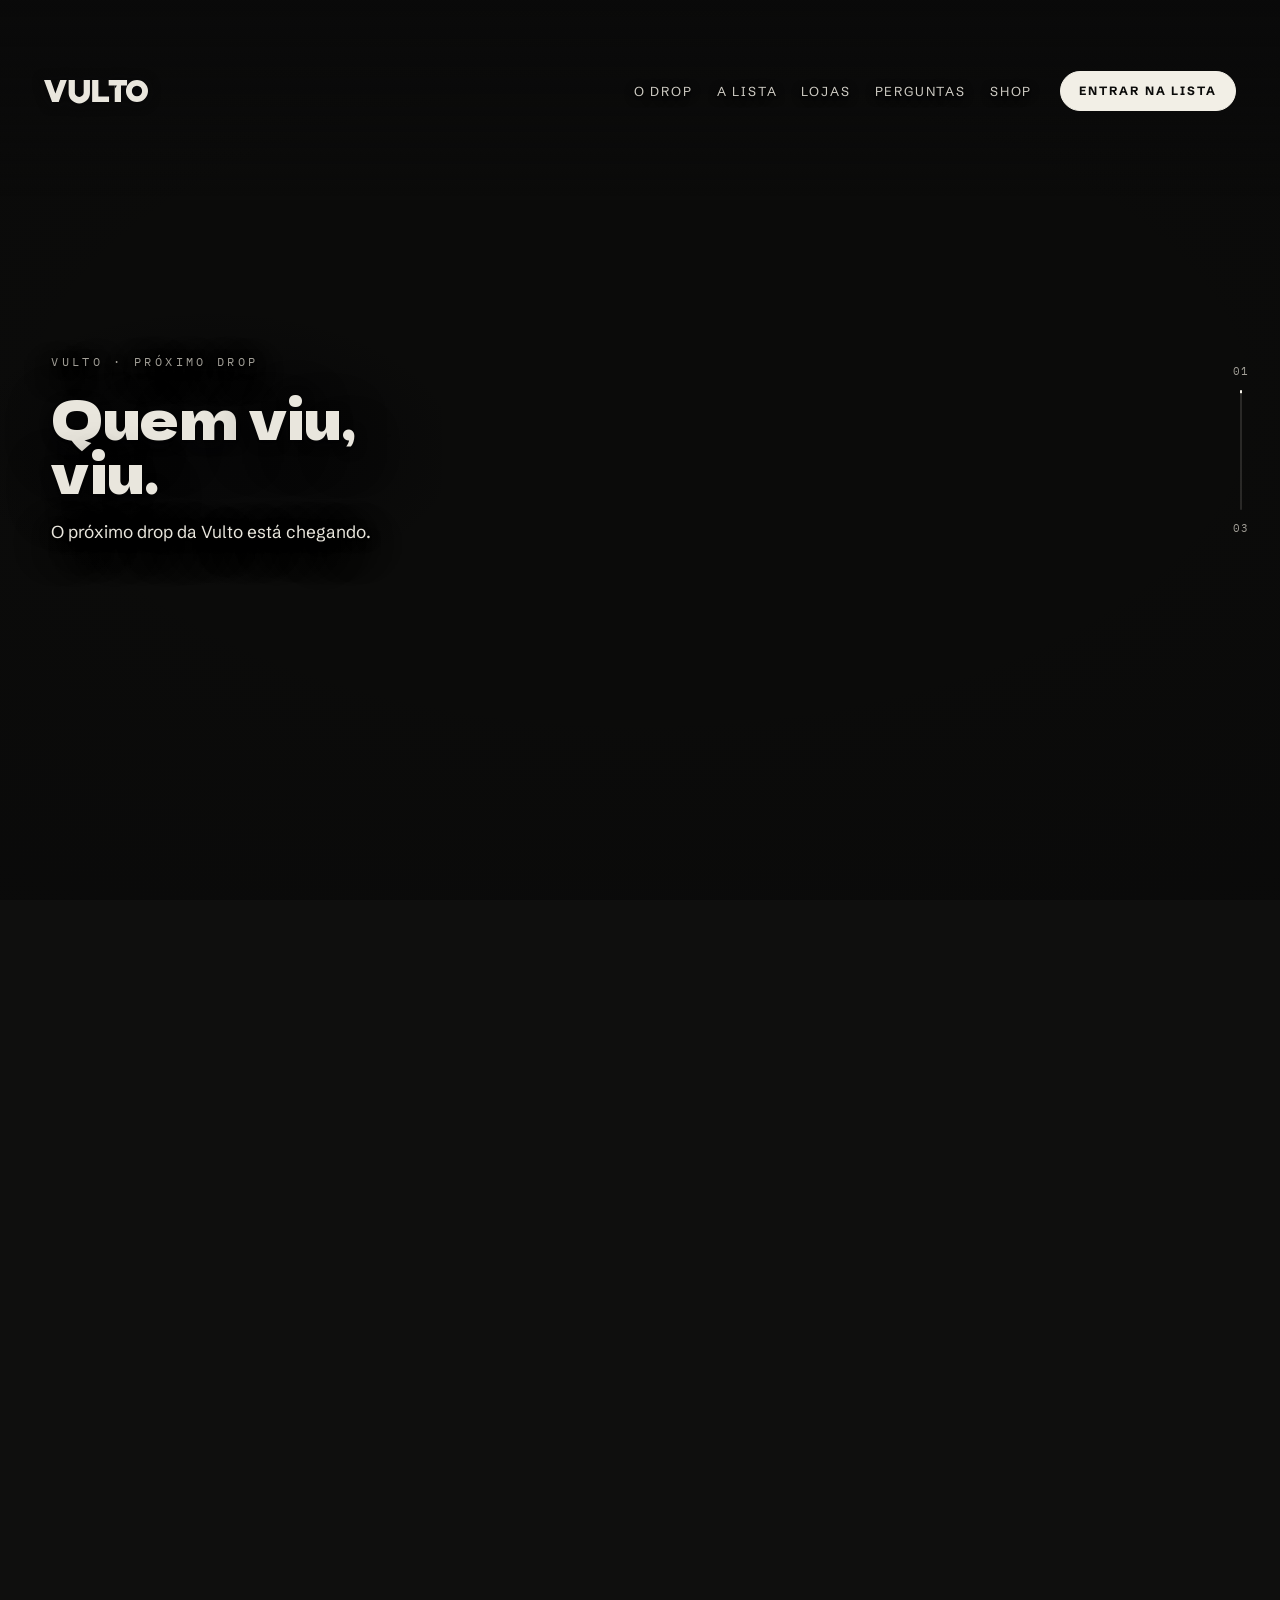
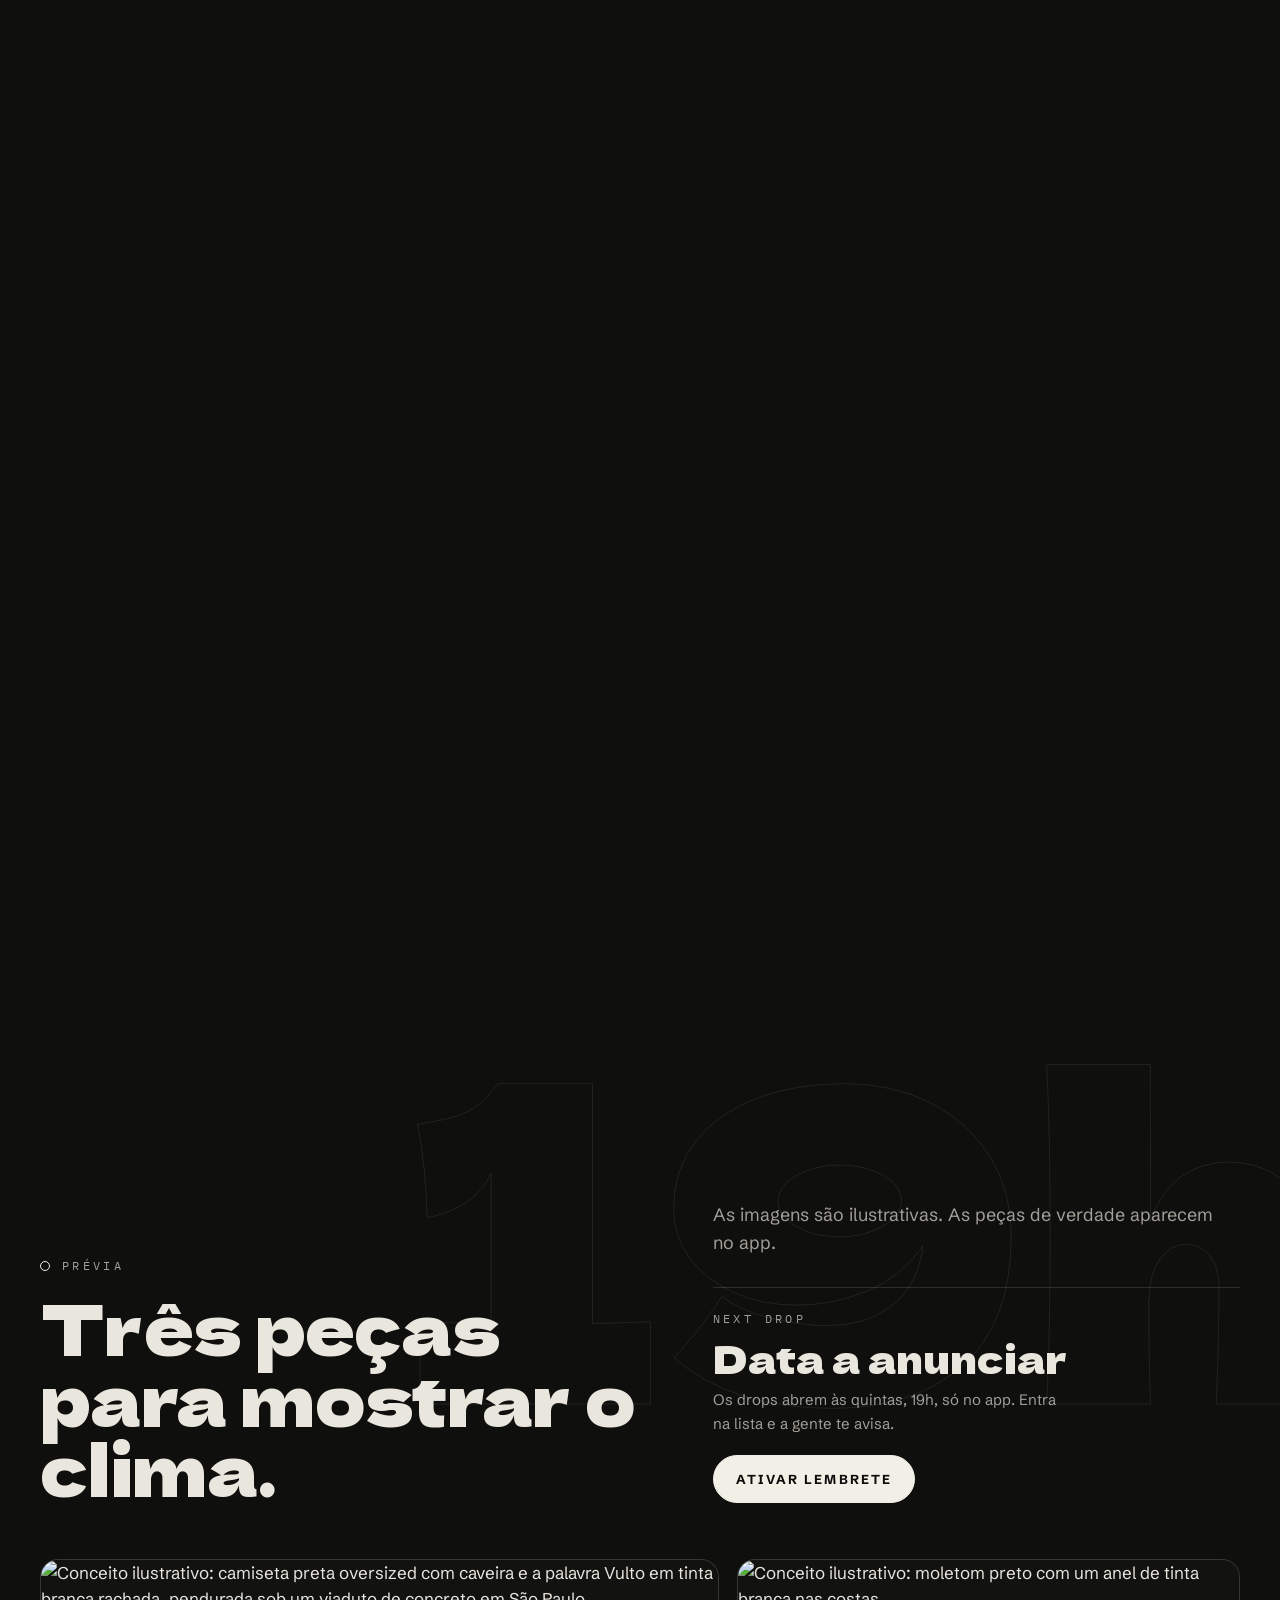
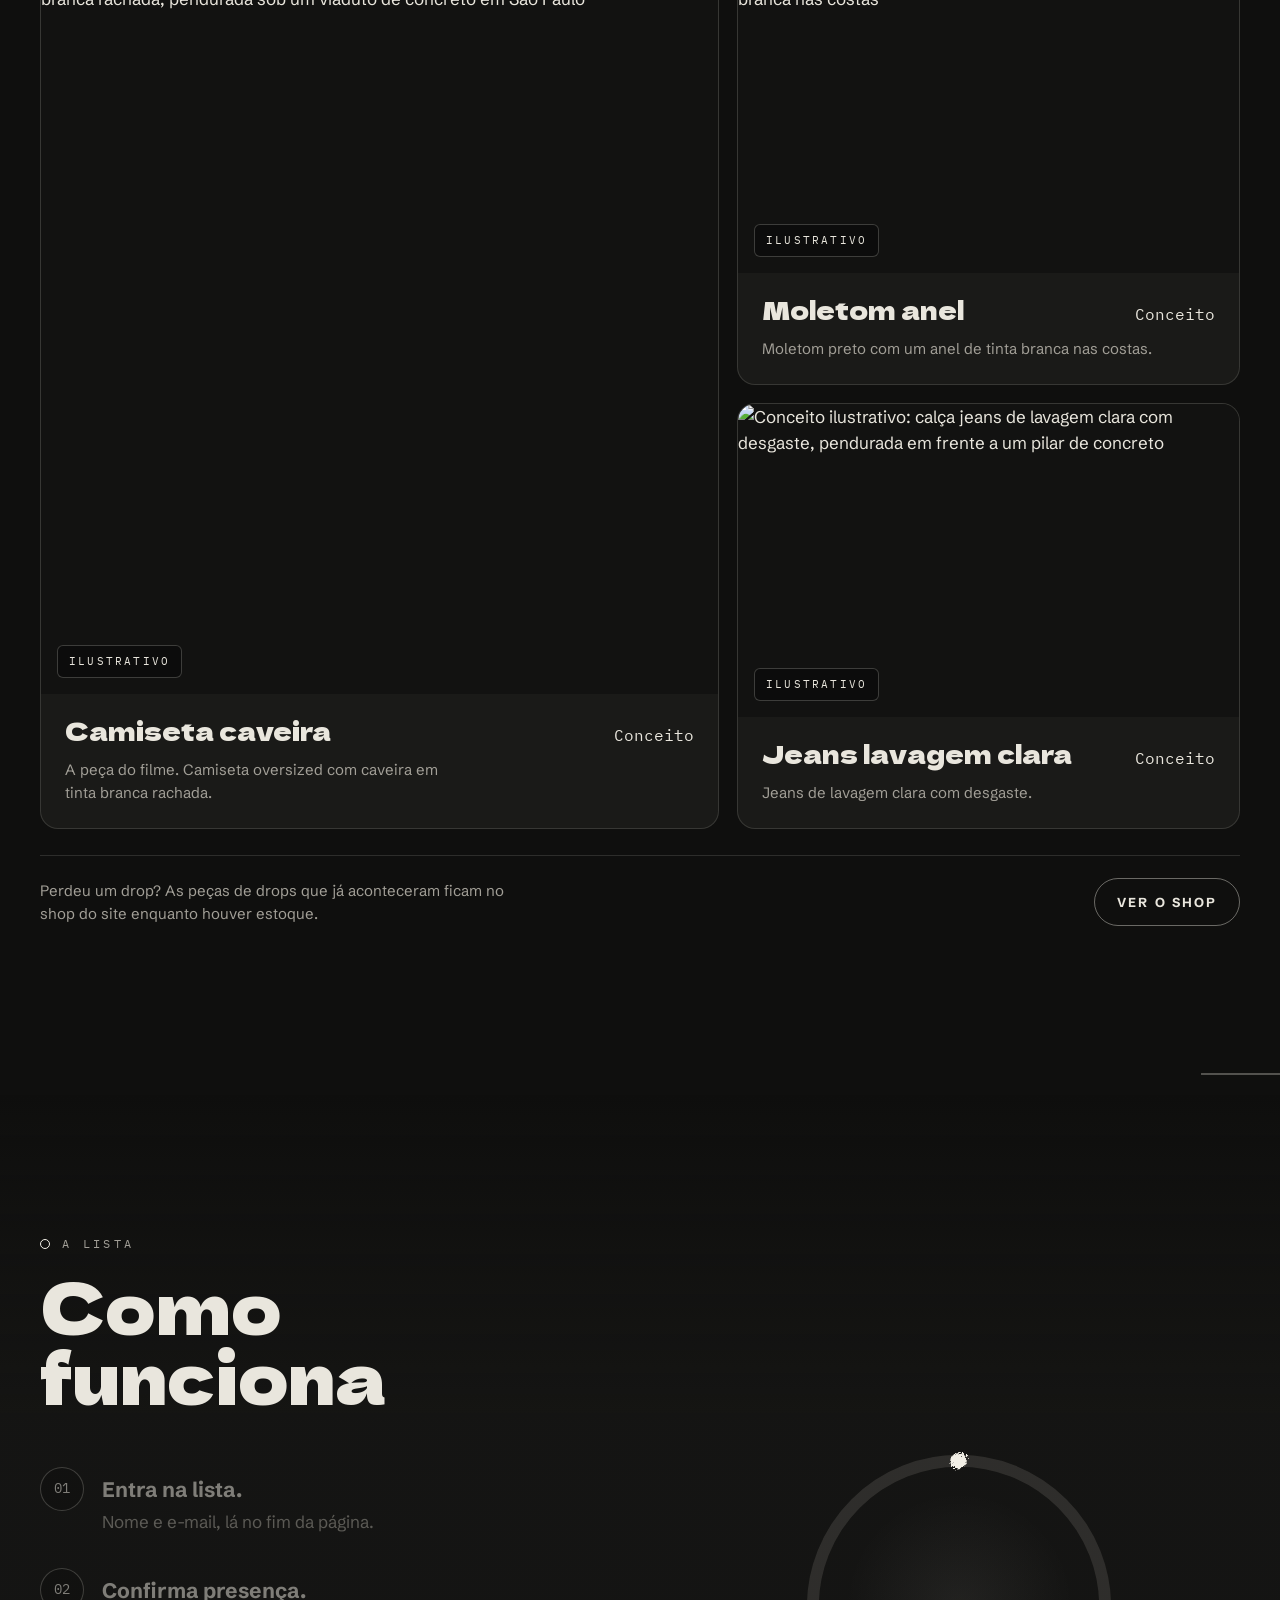
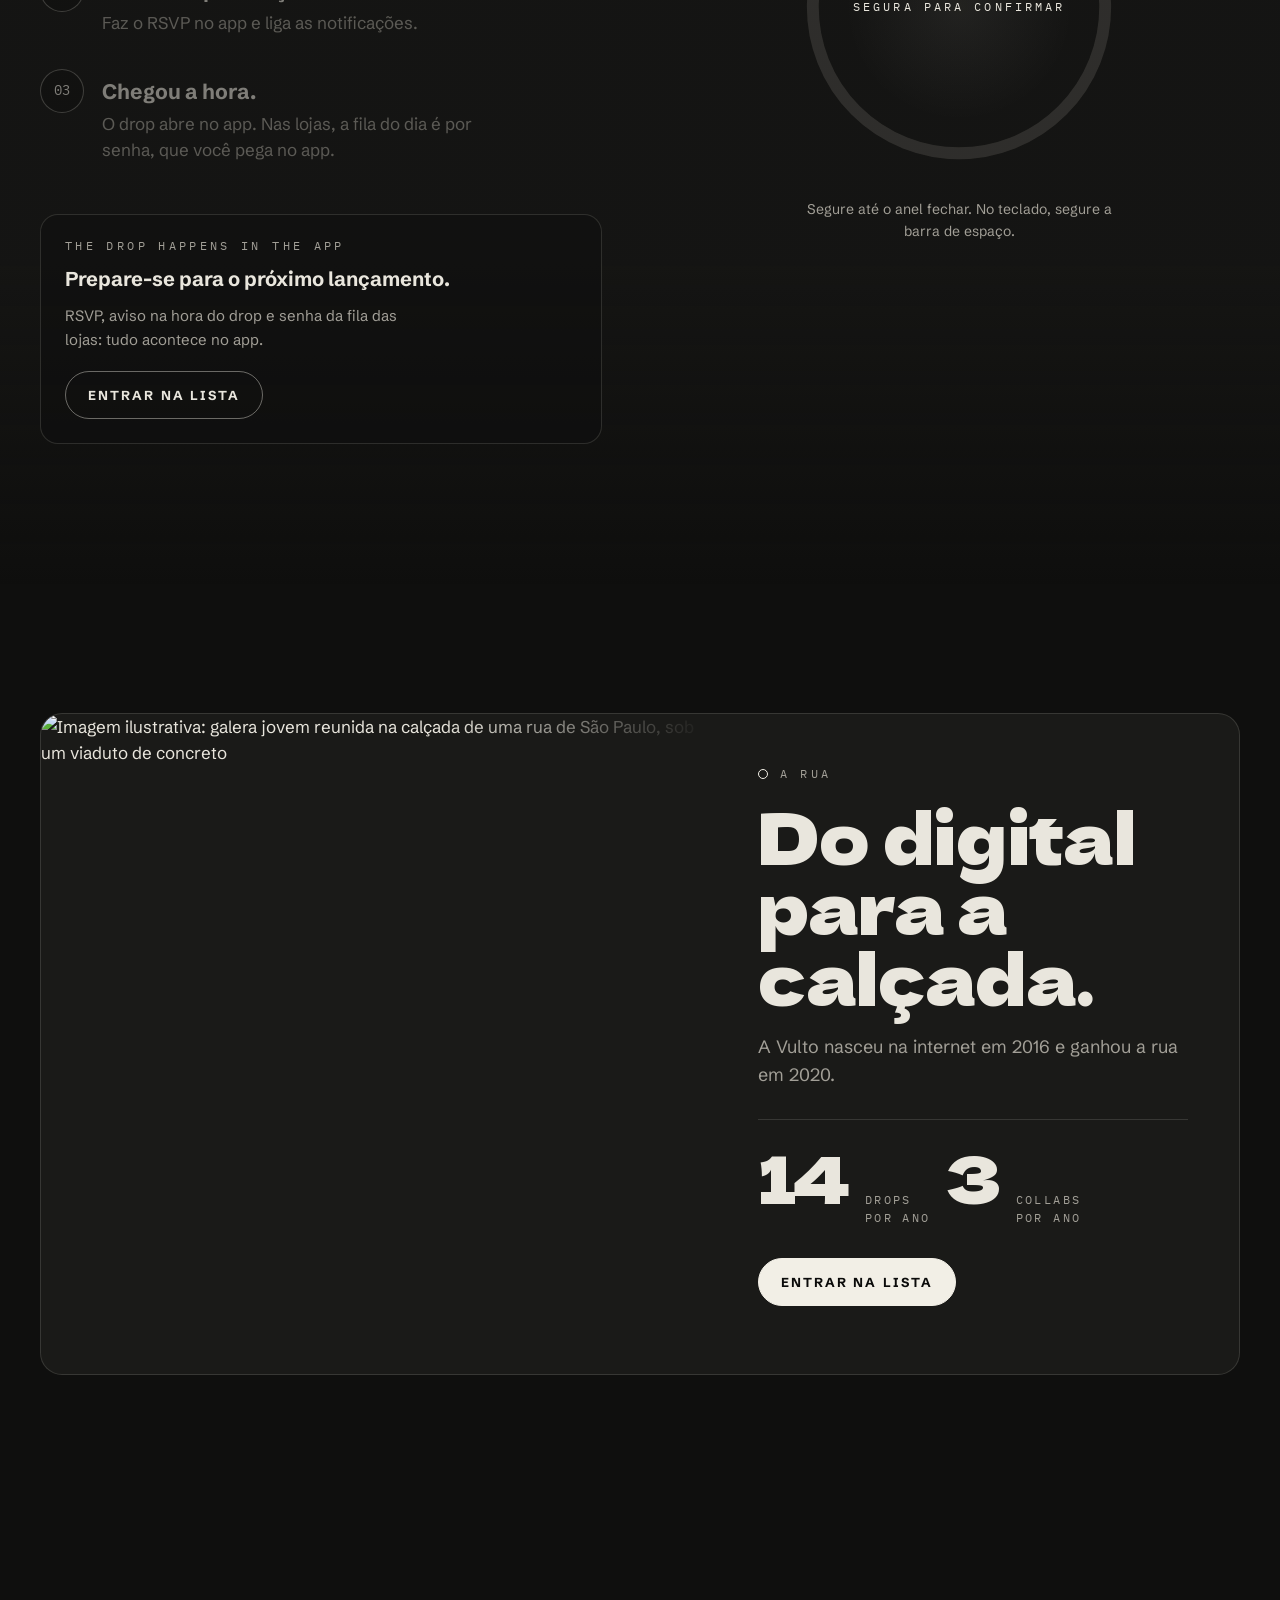
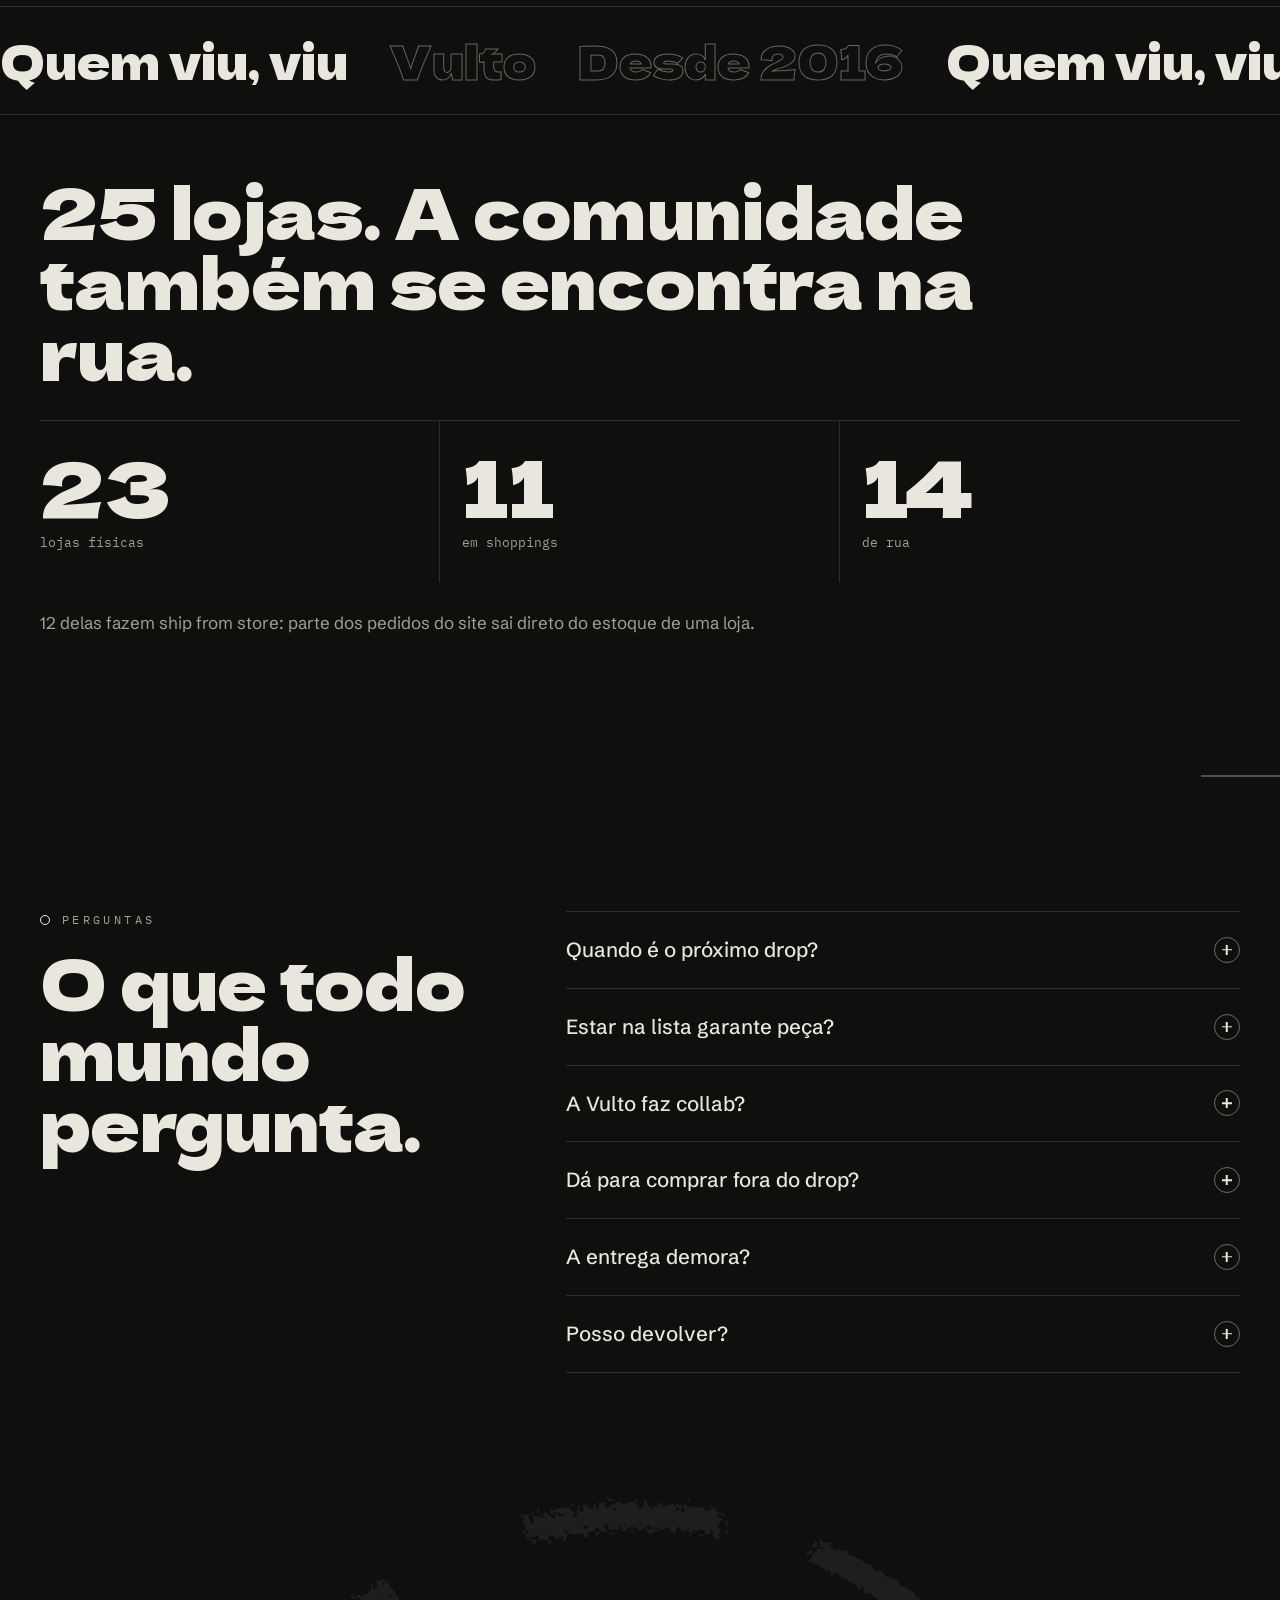
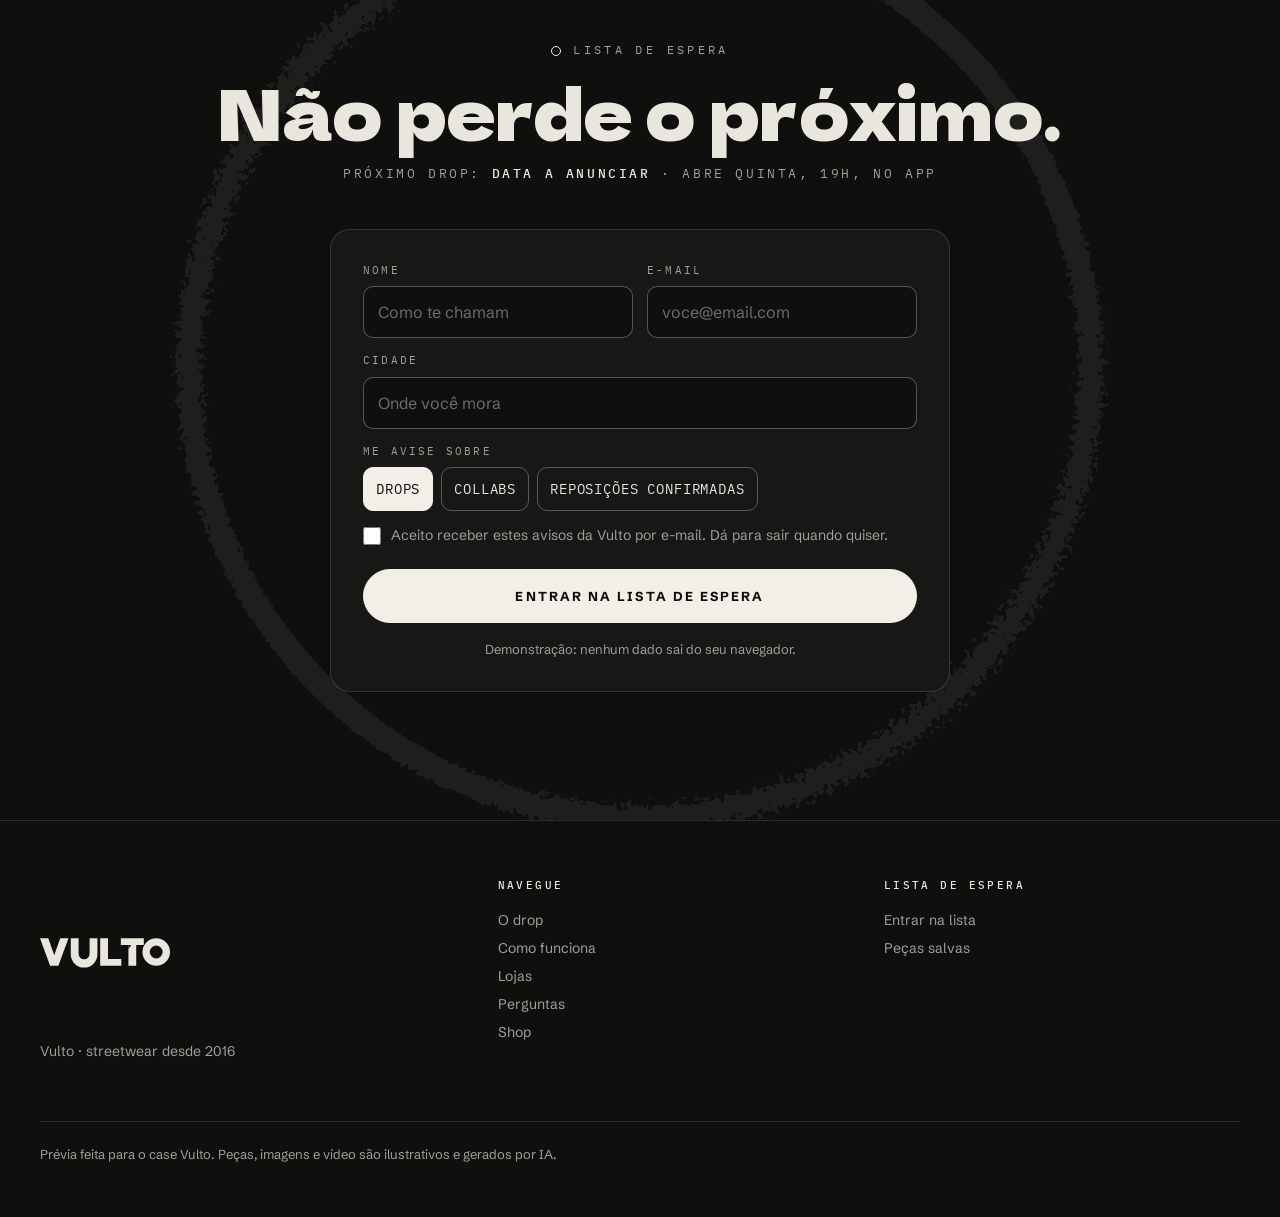
==== commit 0ca4b842: "Add drop countdown, real scarcity, saved items and app paths to the site Conversion layer on top of " ====
--- a/site/index.html
+++ b/site/index.html
@@ -335,6 +335,35 @@
   .bigno{top:10px}
 }
 
+/* próximo drop, app, comunidade e confiança */
+.nextdrop{margin-top:30px;padding-top:22px;border-top:1px solid var(--line)}
+.nd-k{display:flex;align-items:center;gap:10px;font-family:var(--mono);font-size:12px;letter-spacing:.28em;text-transform:uppercase;color:var(--text-secondary);margin:0}
+.nd-k i{width:8px;height:8px;border-radius:50%;background:var(--accent);animation:breathe 2.6s var(--ease-io) infinite}
+.nd-when{font-family:var(--display);font-weight:400;font-size:clamp(28px,3vw,42px);line-height:1.04;margin:10px 0 0}
+.nd-clock{display:flex;align-items:baseline;gap:10px;margin-top:14px;font-family:var(--mono);font-size:clamp(24px,2.6vw,34px);font-variant-numeric:tabular-nums}
+.nd-clock .u small{font-size:.4em;letter-spacing:.12em;color:var(--text-secondary);margin-left:3px}
+.nd-clock .sep{color:var(--line-strong)}
+.nd-txt{margin:10px 0 0;color:var(--text-secondary);font-size:15px;max-width:40ch}
+.nd-row{display:flex;flex-wrap:wrap;align-items:center;gap:12px 18px;margin-top:20px}
+.nd-link{background:none;border:0;padding:0;font-family:var(--mono);font-size:12px;letter-spacing:.16em;text-transform:uppercase;color:var(--text-primary);text-decoration:underline;text-underline-offset:4px;text-decoration-color:var(--line-strong);cursor:pointer}
+.nd-link:hover{text-decoration-color:var(--accent)}
+.drop-foot{display:flex;flex-wrap:wrap;justify-content:space-between;align-items:center;gap:14px 30px;margin-top:26px;padding-top:22px;border-top:1px solid var(--line);color:var(--text-secondary);font-size:15px}
+.drop-foot p{margin:0;max-width:52ch}
+.appcta{margin-top:34px;padding:22px 24px 24px;border:1px solid var(--line);border-radius:18px;background:rgba(15,15,14,.5)}
+.appcta .t{margin:8px 0 0;font-size:20px;font-weight:700}
+.ugc-wrap{margin-top:56px}
+.ugc{display:grid;grid-template-columns:repeat(4,minmax(0,1fr));gap:10px}
+.ugc a{position:relative;display:block;aspect-ratio:4/5;border-radius:14px;overflow:hidden;background:var(--panel)}
+.ugc img{width:100%;height:100%;object-fit:cover;transition:transform 1.2s var(--ease-out)}
+.ugc a:hover img{transform:scale(1.04)}
+.ugc span{position:absolute;left:10px;bottom:10px;font-family:var(--mono);font-size:11px;letter-spacing:.08em;background:rgba(10,10,10,.62);padding:5px 8px;border-radius:6px}
+.interests{border:0;margin:0;padding:0;min-width:0}
+.interests legend{padding:0;margin-bottom:7px;font-family:var(--mono);font-size:11px;letter-spacing:.2em;text-transform:uppercase;color:var(--text-secondary)}
+.consent{grid-column:1/-1;display:flex;gap:10px;align-items:flex-start;font-family:var(--body);font-size:14px;letter-spacing:0;text-transform:none;color:var(--text-secondary);cursor:pointer}
+.consent input{width:18px;height:18px;flex:none;margin:2px 0 0;padding:0;accent-color:#e9e6dd}
+.success .nd-row{justify-content:center;margin-top:16px}
+@media (max-width:720px){.ugc{grid-template-columns:repeat(2,minmax(0,1fr))}.appcta{padding:18px}}
+
 /* movimento reduzido: tudo no estado final */
 @media (prefers-reduced-motion:reduce){
   html{scroll-behavior:auto}
@@ -405,7 +434,7 @@
 
     <div class="band center settle fx-rise" data-a="0.86" data-b="1" data-seed="41" data-ramp="0.06" style="--sa:.5">
       <p class="kicker">VULTO® · PRÓXIMO DROP</p>
-      <h2 data-split="words">Próximo drop: data a anunciar</h2>
+      <h2 data-split="words" id="settle-t">Próximo drop: data a anunciar</h2>
       <div class="gap" aria-hidden="true"></div>
       <p class="sub">Entra na lista e a gente te avisa pelo app.</p>
       <div class="row"><a class="btn" href="#entrar">Entrar na lista de espera</a><a class="btn ghost" href="#drop">Ver a prévia</a></div>
@@ -422,7 +451,7 @@
     <div class="in">
       <p class="kicker">VULTO · PRÓXIMO DROP</p>
       <h1>Quem viu, viu.</h1>
-      <p>Próximo drop: data a anunciar. Abre quinta, às 19h, no app. Entra na lista e a gente te avisa.</p>
+      <p id="static-p">Próximo drop: data a anunciar. Abre quinta, às 19h, no app. Entra na lista e a gente te avisa.</p>
       <div class="row"><a class="btn" href="#entrar">Entrar na lista</a><a class="btn ghost" href="#drop">Ver a prévia</a></div>
     </div>
   </div>
@@ -438,7 +467,15 @@
         <p class="sec-kicker r"><span class="dot" aria-hidden="true"></span>PRÉVIA</p>
         <h2 class="h-sec r" id="drop-t">Três peças para mostrar o clima.</h2>
       </div>
-      <p class="lede r">As imagens são ilustrativas. As peças de verdade aparecem no app.</p>
+      <div class="r">
+        <p class="lede">As imagens são ilustrativas. As peças de verdade aparecem no app.</p>
+        <div class="nextdrop" id="nextdrop">
+          <p class="nd-k">Next drop</p>
+          <p class="nd-when">Data a anunciar</p>
+          <p class="nd-txt">Os drops abrem às quintas, 19h, só no app. Entra na lista e a gente te avisa.</p>
+          <div class="nd-row"><a class="btn" href="#entrar">Ativar lembrete</a></div>
+        </div>
+      </div>
     </div>
     <div class="pieces reveal">
       <article class="piece main r">
@@ -454,6 +491,7 @@
         <div class="info"><h3>Jeans lavagem clara</h3><span class="price">Conceito</span><p>Jeans de lavagem clara com desgaste.</p></div>
       </article>
     </div>
+    <div class="drop-foot reveal"><p class="r">Perdeu um drop? As peças de drops que já aconteceram ficam no shop do site enquanto houver estoque.</p><p class="r"><a class="btn ghost" href="/shop">Ver o shop</a></p></div>
   </div>
 </section>
 
@@ -469,6 +507,12 @@
         <li class="step"><span class="n">02</span><div><h3>Confirma presença.</h3><p>Faz o RSVP no app e liga as notificações.</p></div></li>
         <li class="step"><span class="n">03</span><div><h3>Chegou a hora.</h3><p>O drop abre no app. Nas lojas, a fila do dia é por senha, que você pega no app.</p></div></li>
       </ol>
+      <div class="appcta r">
+        <p class="nd-k">The drop happens in the app</p>
+        <p class="t">Prepare-se para o próximo lançamento.</p>
+        <p class="nd-txt">RSVP, aviso na hora do drop e senha da fila das lojas: tudo acontece no app.</p>
+        <div class="nd-row" id="app-btns"><a class="btn ghost" href="#entrar">Entrar na lista</a></div>
+      </div>
     </div>
     <div class="portal">
       <button class="hold" id="hold" type="button" aria-describedby="hold-note">
@@ -490,9 +534,11 @@
         <p class="sec-kicker r"><span class="dot" aria-hidden="true"></span>A RUA</p>
         <h2 class="h-sec r" id="rua-t">Do digital para a calçada.</h2>
         <p class="lede r">A Vulto nasceu na internet em 2016 e ganhou a rua em 2020.</p>
+        <div class="count r"><b>14</b><span>drops<br>por ano</span><b>3</b><span>collabs<br>por ano</span></div>
         <p class="r" style="margin-top:30px"><a class="btn" href="#entrar">Entrar na lista</a></p>
       </div>
     </div>
+    <div class="ugc-wrap" id="ugc" hidden></div>
   </div>
 </section>
 
@@ -510,6 +556,7 @@
       <div class="store r"><h3>11</h3><p>em shoppings</p></div>
       <div class="store r"><h3>14</h3><p>de rua</p></div>
     </div>
+    <p class="note r">12 delas fazem ship from store: parte dos pedidos do site sai direto do estoque de uma loja.</p>
   </div>
 </section>
 
@@ -522,10 +569,12 @@
       <h2 class="h-sec r" id="faq-t">O que todo mundo pergunta.</h2>
     </div>
     <div class="faq">
-      <details><summary>Quando é o próximo drop?<span class="pm" aria-hidden="true"></span></summary><div class="ans"><p>A data ainda vai ser anunciada. Quem está na lista fica sabendo pelo app.</p></div></details>
+      <details><summary>Quando é o próximo drop?<span class="pm" aria-hidden="true"></span></summary><div class="ans"><p id="faq-when">A data ainda vai ser anunciada. Quem está na lista fica sabendo pelo app.</p></div></details>
       <details><summary>Estar na lista garante peça?<span class="pm" aria-hidden="true"></span></summary><div class="ans"><p>Não. Garante que você não perde o aviso.</p></div></details>
       <details><summary>A Vulto faz collab?<span class="pm" aria-hidden="true"></span></summary><div class="ans"><p>Faz. São três collabs por ano, além dos drops da casa.</p></div></details>
-      <details><summary>A entrega demora?<span class="pm" aria-hidden="true"></span></summary><div class="ans"><p>Em semana de drop sai muito pedido de uma vez, então o prazo pode ser maior que o normal.</p></div></details>
+      <details><summary>Dá para comprar fora do drop?<span class="pm" aria-hidden="true"></span></summary><div class="ans"><p>Dá. Peças de drops que já aconteceram ficam no <a href="/shop">shop do site</a> enquanto houver estoque. Lançamento novo é só no app.</p></div></details>
+      <details><summary>A entrega demora?<span class="pm" aria-hidden="true"></span></summary><div class="ans"><p>Em semana de drop sai muito pedido de uma vez, então o prazo pode ser maior que o normal. O prazo para o seu CEP aparece antes de pagar.</p></div></details>
+      <details><summary>Posso devolver?<span class="pm" aria-hidden="true"></span></summary><div class="ans"><p>Pode. Compras feitas pela internet podem ser devolvidas em até 7 dias depois do recebimento, pelo Código de Defesa do Consumidor.</p></div></details>
     </div>
   </div>
 </section>
@@ -535,15 +584,22 @@
     <svg class="bigring" viewBox="0 0 200 200" aria-hidden="true"><circle cx="100" cy="100" r="92" fill="none" stroke="currentColor" stroke-width="5" filter="url(#rough)" stroke-dasharray="380 30 40 20"/></svg>
     <p class="sec-kicker r" style="justify-content:center"><span class="dot" aria-hidden="true"></span>LISTA DE ESPERA</p>
     <h2 class="h-sec r" id="entrar-t">Não perde o próximo.</h2>
+    <p class="clock r" id="clock">Próximo drop: <b>data a anunciar</b> · abre quinta, 19h, no app</p>
     <form id="form" class="r" novalidate>
       <div class="field"><label for="f-nome">Nome</label><input id="f-nome" name="nome" type="text" placeholder="Como te chamam" autocomplete="given-name" required></div>
       <div class="field"><label for="f-email">E-mail</label><input id="f-email" name="email" type="email" placeholder="voce@email.com" autocomplete="email" required></div>
       <div class="field full"><label for="f-cidade">Cidade</label><input id="f-cidade" name="cidade" type="text" placeholder="Onde você mora" autocomplete="address-level2"></div>
+      <fieldset class="field full interests"><legend>Me avise sobre</legend><div class="sizes">
+        <label><input type="checkbox" name="avisos" value="drops" checked><span>Drops</span></label>
+        <label><input type="checkbox" name="avisos" value="collabs"><span>Collabs</span></label>
+        <label><input type="checkbox" name="avisos" value="reposicoes"><span>Reposições confirmadas</span></label>
+      </div></fieldset>
+      <label class="consent"><input type="checkbox" name="consentimento" required><span>Aceito receber estes avisos da Vulto por e-mail. Dá para sair quando quiser.</span></label>
       <button class="btn" type="submit">Entrar na lista de espera</button>
       <p class="fine">Demonstração: nenhum dado sai do seu navegador.</p>
       <div class="success" role="status" aria-live="polite">
         <div><svg viewBox="0 0 80 80" aria-hidden="true"><circle pathLength="1" cx="40" cy="40" r="34" fill="none" stroke="currentColor" stroke-width="5" stroke-linecap="round" filter="url(#rough)" transform="rotate(-90 40 40)"/></svg>
-        <h3>Você está na lista.</h3><p>Agora é ficar de olho no app.</p></div>
+        <h3>Você está na lista.</h3><p>Agora é ficar de olho no app.</p><div class="nd-row" id="success-row"></div></div>
       </div>
     </form>
   </div>
@@ -556,12 +612,54 @@
     <div class="foot">
       <div><a class="logo" href="#top" aria-label="Vulto, voltar ao topo"><svg aria-hidden="true" fill="currentColor"><use href="#vulto-logo"/></svg></a><p>Vulto · streetwear desde 2016</p></div>
       <div><h4>Navegue</h4><ul><li><a href="#drop">O drop</a></li><li><a href="#lista">Como funciona</a></li><li><a href="#lojas">Lojas</a></li><li><a href="#perguntas">Perguntas</a></li><li><a href="/shop">Shop</a></li></ul></div>
-      <div><h4>Lista de espera</h4><ul><li><a href="#entrar">Entrar na lista</a></li></ul></div>
+      <div><h4>Lista de espera</h4><ul id="foot-links"><li><a href="#entrar">Entrar na lista</a></li><li><a href="/shop?salvos=1">Peças salvas</a></li></ul></div>
     </div>
     <p class="disclaimer">Prévia feita para o case Vulto. Peças, imagens e vídeo são ilustrativos e gerados por IA.</p>
   </div>
 </footer>
 
+<script src="/static/vulto.js"></script>
+<script>
+/* ---------- próximo drop, app e comunidade ----------
+   Roda antes do filme: com drop confirmado, os textos do hero já saem com a data.
+   Sem drop confirmado, fica o HTML estático ("data a anunciar"). */
+(() => {
+  'use strict';
+  const V = window.VULTO; if (!V) return;
+  const $ = id => document.getElementById(id);
+  const esc = s => String(s).replace(/[&<>"']/g, c => ({ '&': '&amp;', '<': '&lt;', '>': '&gt;', '"': '&quot;', "'": '&#39;' }[c]));
+  const next = V.nextDrop(), open = !next && V.justOpened();
+  const app = V.appButtons(next ? 'drop/' + next.id : '', 'btn', 'btn ghost');
+  // O lembrete leva ao app quando há link oficial; sem ele, à lista de espera.
+  const remind = app || '<a class="btn" href="#entrar">Ativar lembrete</a>';
+
+  if (next) {
+    const when = V.whenShort(next);
+    $('nextdrop').innerHTML = `<p class="nd-k"><i aria-hidden="true"></i>Next drop · ${esc(V.dropLabel(next))}</p>
+      <p class="nd-when">${esc(V.whenLabel(next))}</p>${V.clockHTML(next)}
+      <div class="nd-row">${remind}<button class="nd-link" type="button" data-ics="${next.id}">Adicionar à agenda</button></div>`;
+    $('settle-t').textContent = `Próximo drop: ${when}`;
+    $('static-p').textContent = `Próximo drop: ${when}, no app. Entra na lista e a gente te avisa.`;
+    $('faq-when').textContent = `O ${V.dropLabel(next)} abre ${when}, no app. Quem está na lista recebe o aviso pelo app.`;
+    $('clock').innerHTML = `<b>${esc(V.dropLabel(next))}</b> · abre ${esc(when)}, no app`;
+    $('success-row').innerHTML = `<button class="nd-link" type="button" data-ics="${next.id}">Adicionar o drop à agenda</button>`;
+  } else if (open) {
+    $('nextdrop').innerHTML = `<p class="nd-k"><i aria-hidden="true"></i>${esc(V.dropLabel(open))}</p><p class="nd-when">Aberto agora no app</p>
+      <p class="nd-txt">Abriu hoje, às 19h. O drop acontece só no app.</p>${app ? `<div class="nd-row">${app}</div>` : ''}`;
+  }
+  if (app) $('app-btns').innerHTML = app;
+
+  const ugc = V.community().slice(0, 8);
+  if (ugc.length) {
+    $('ugc').innerHTML = `<p class="sec-kicker"><span class="dot" aria-hidden="true"></span>WORN BY THE COMMUNITY</p><div class="ugc">${ugc.map(c =>
+      `<a href="/shop/${encodeURIComponent(c.product)}"><img src="${esc(c.src)}" alt="${esc(c.alt || '')}" loading="lazy" decoding="async"><span>${esc(c.author || '')}</span></a>`).join('')}</div>`;
+    $('ugc').hidden = false;
+  }
+  const extra = [V.links.tracking && ['Rastrear pedido', V.links.tracking], V.links.support && ['Atendimento', V.links.support]].filter(Boolean);
+  extra.forEach(([t, h]) => $('foot-links').insertAdjacentHTML('beforeend', `<li><a href="${esc(h)}" rel="noopener">${t}</a></li>`));
+  V.startClocks();
+})();
+</script>
 <script>
 (() => {
   'use strict';
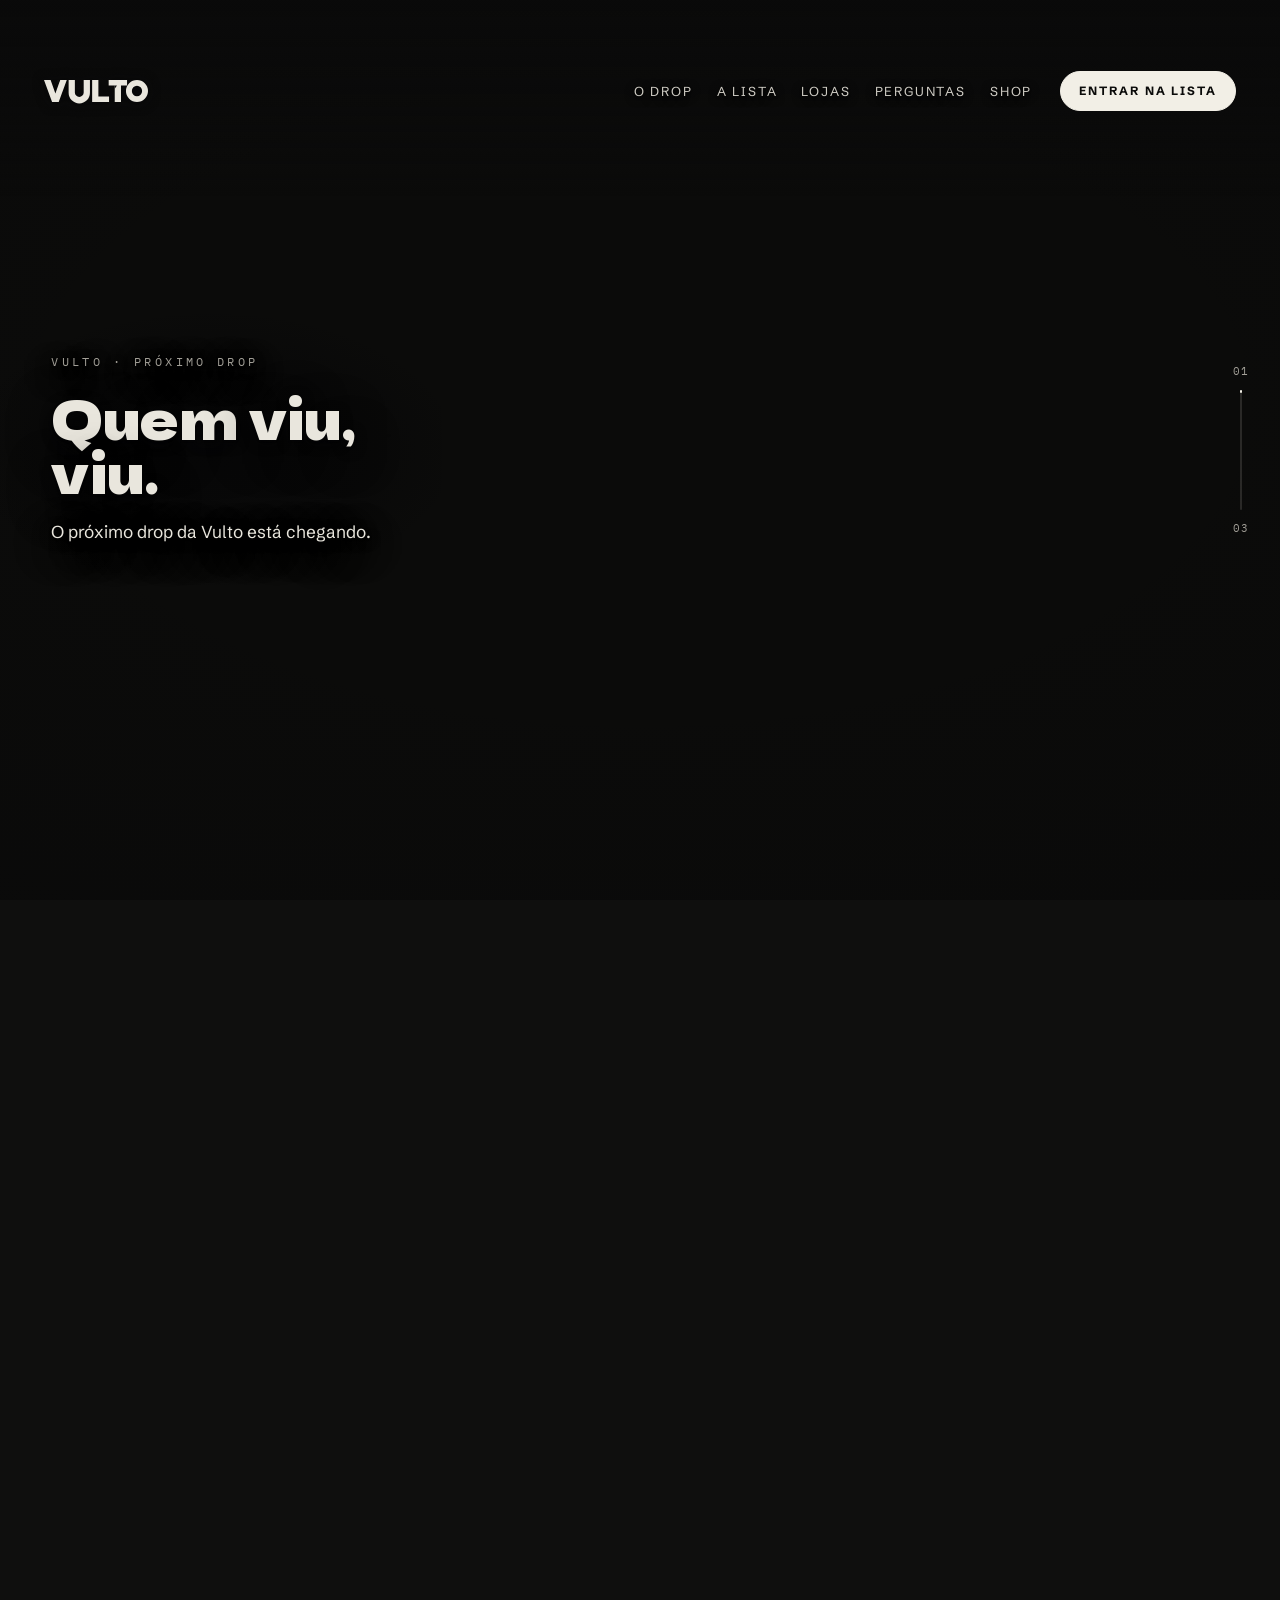
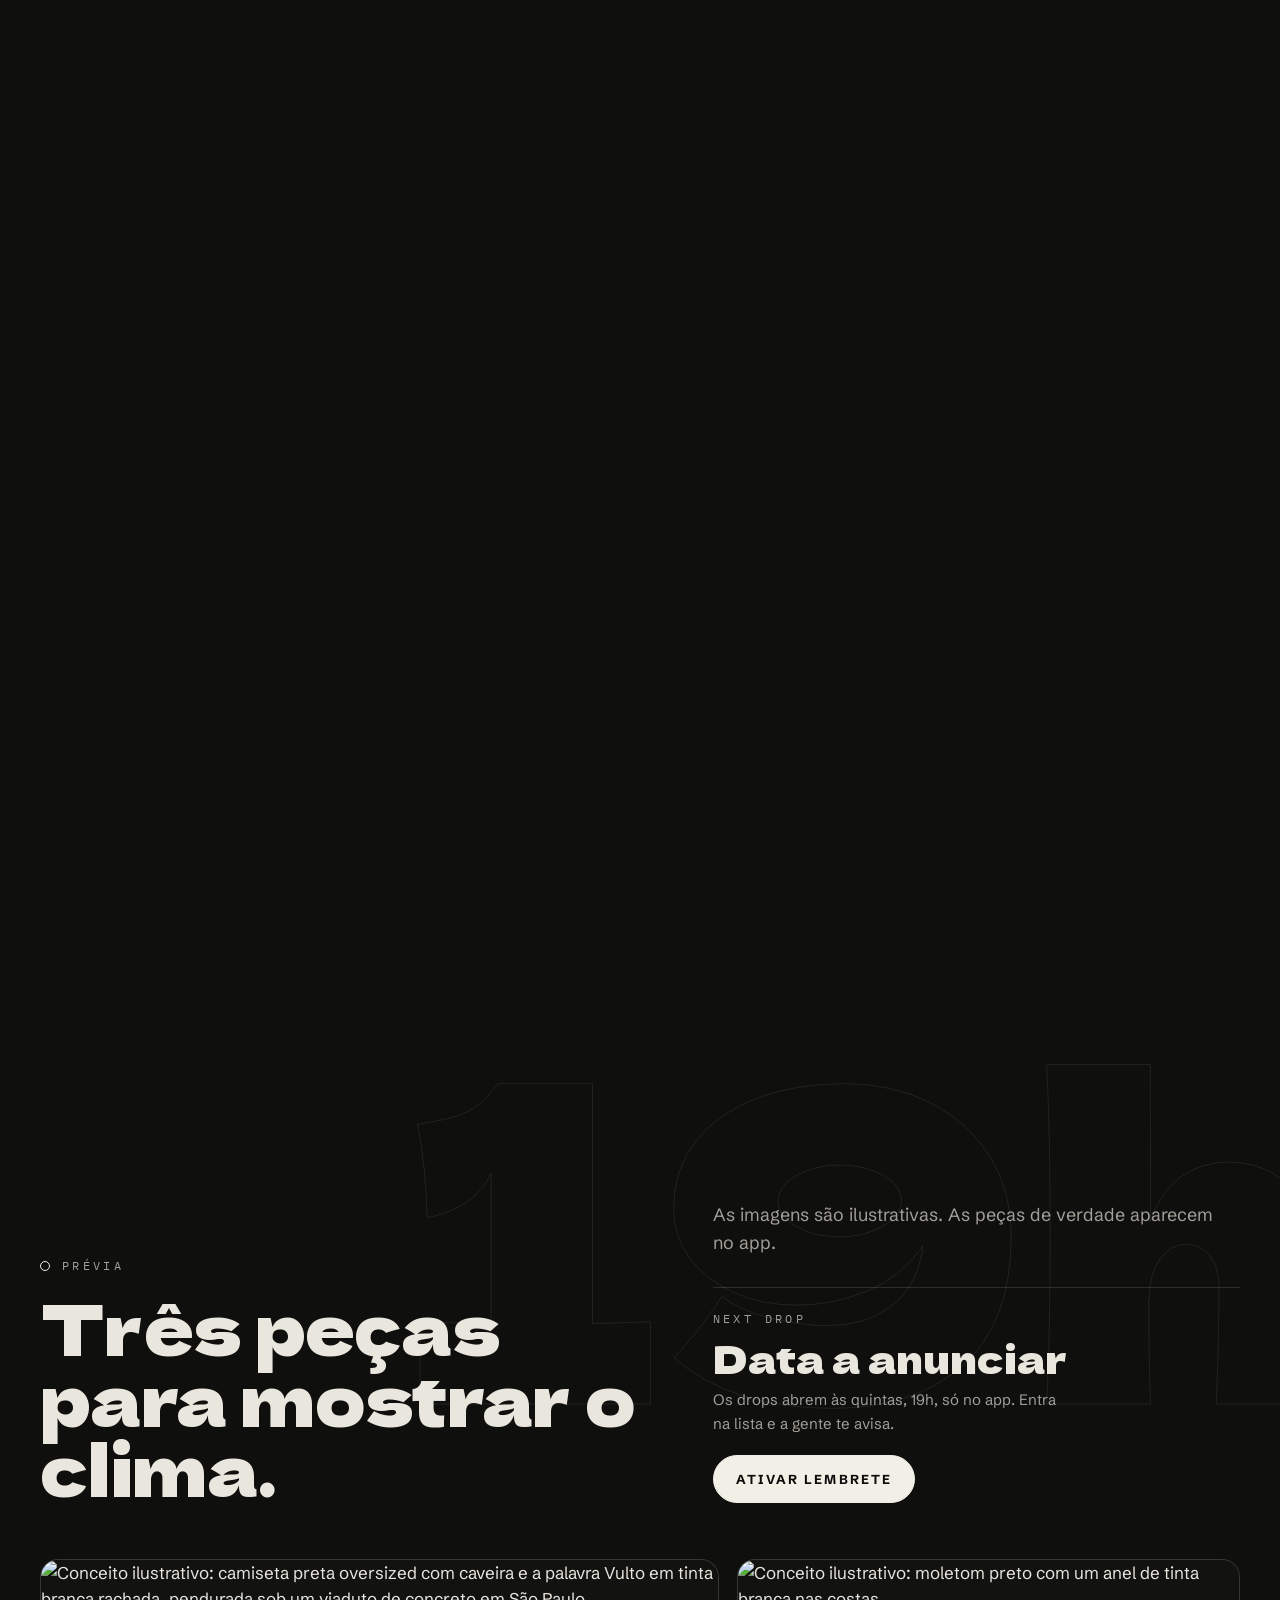
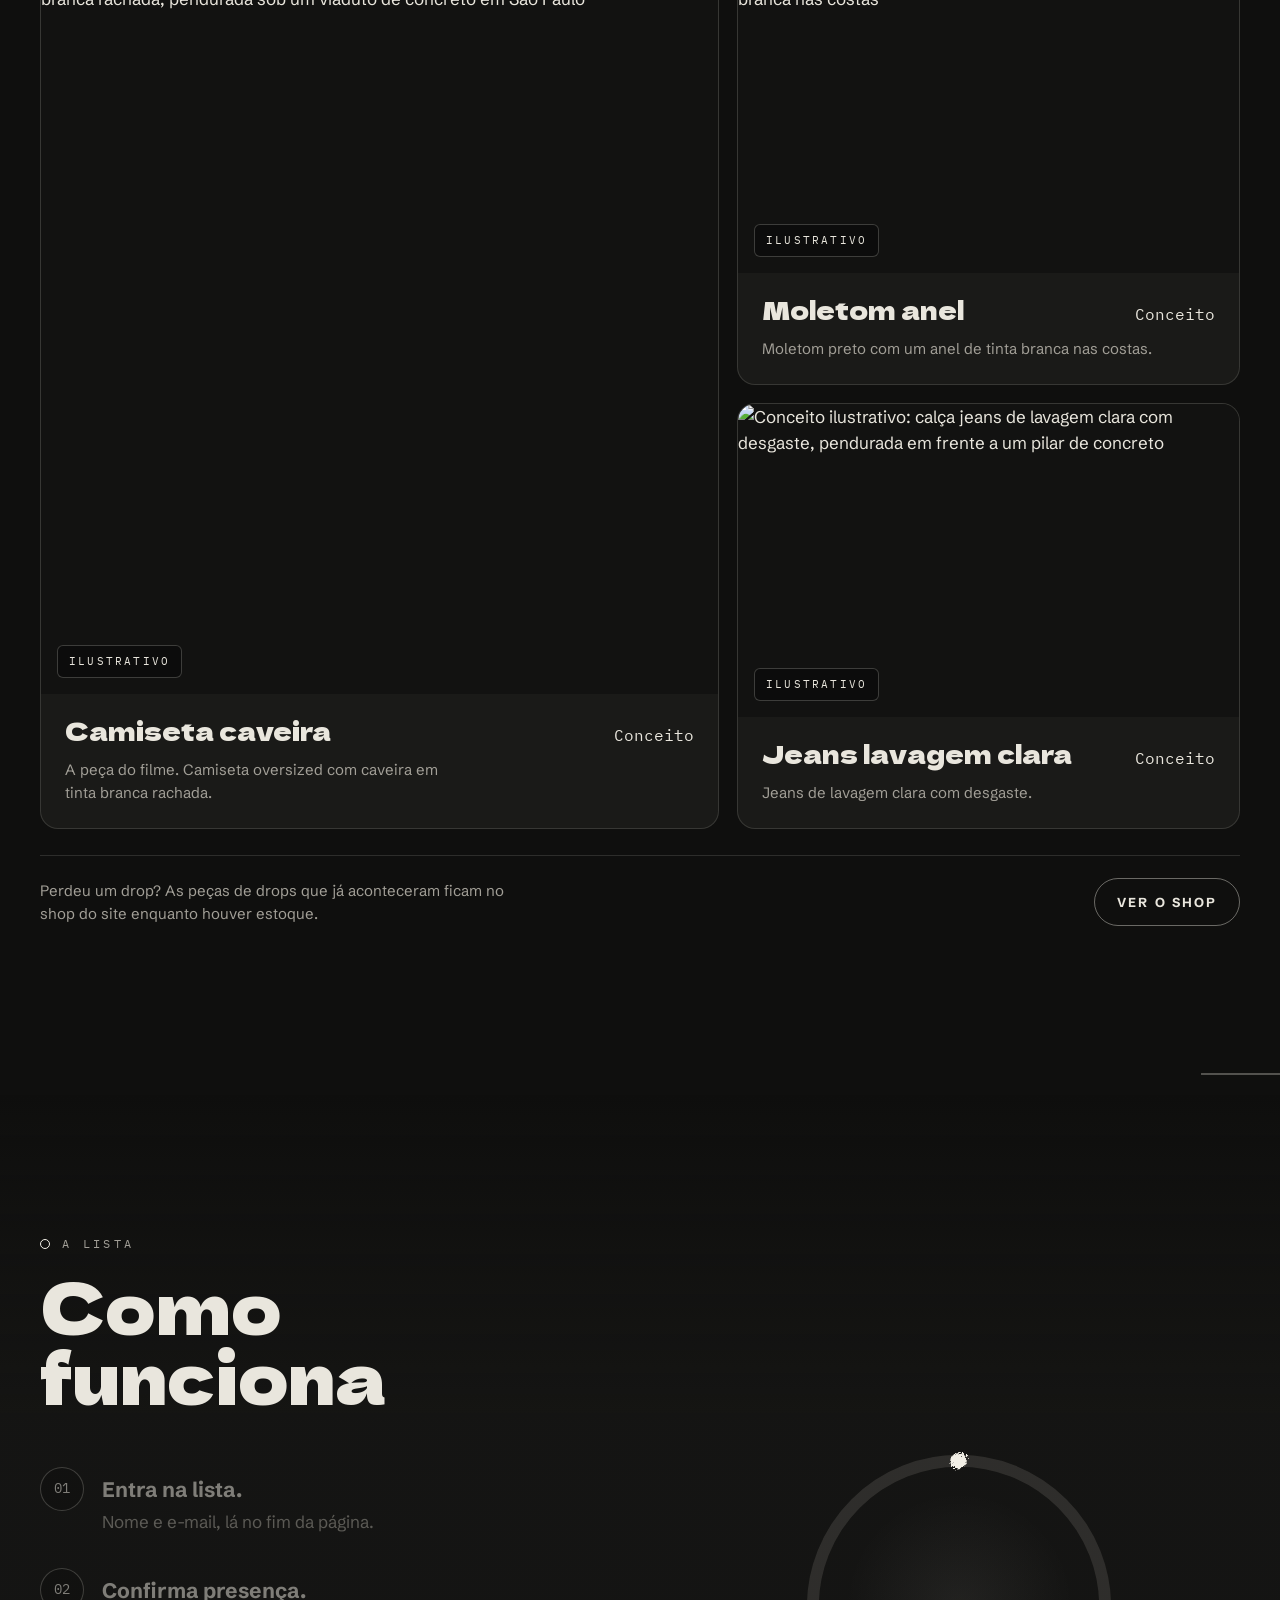
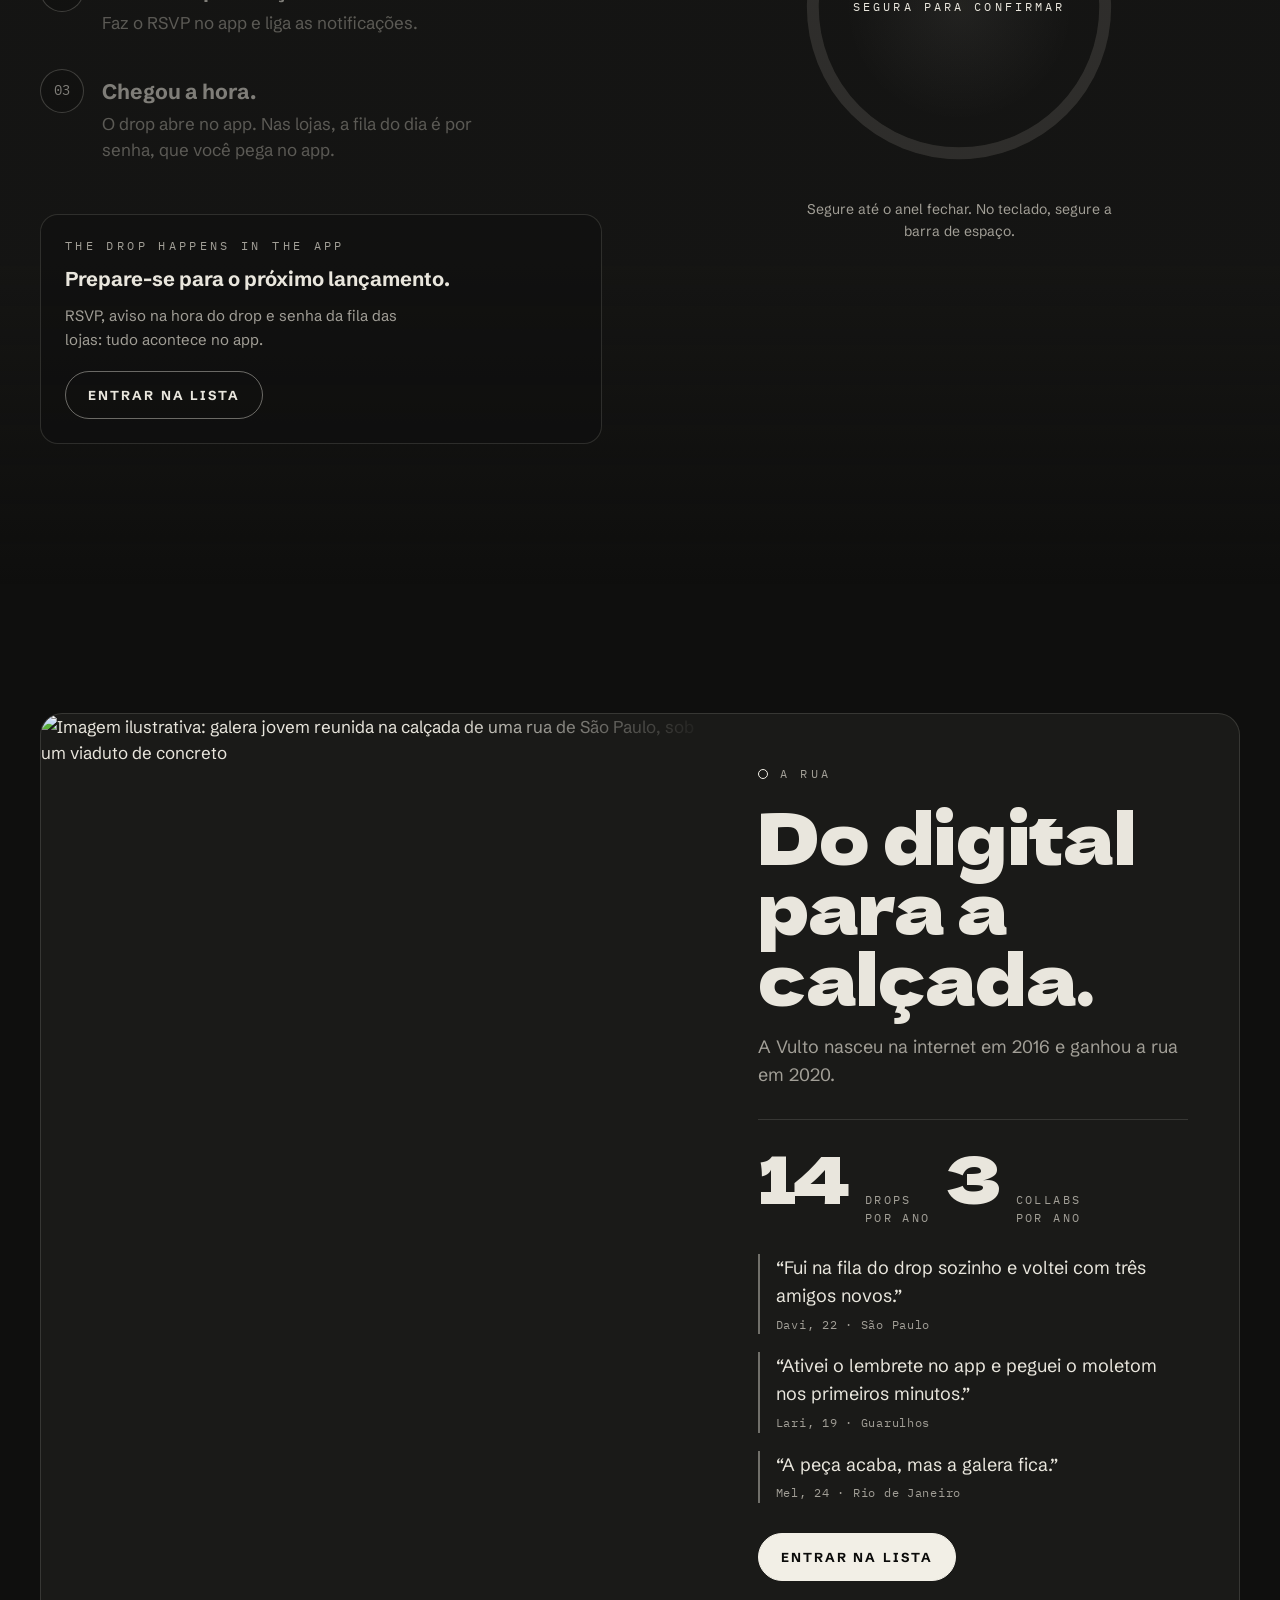
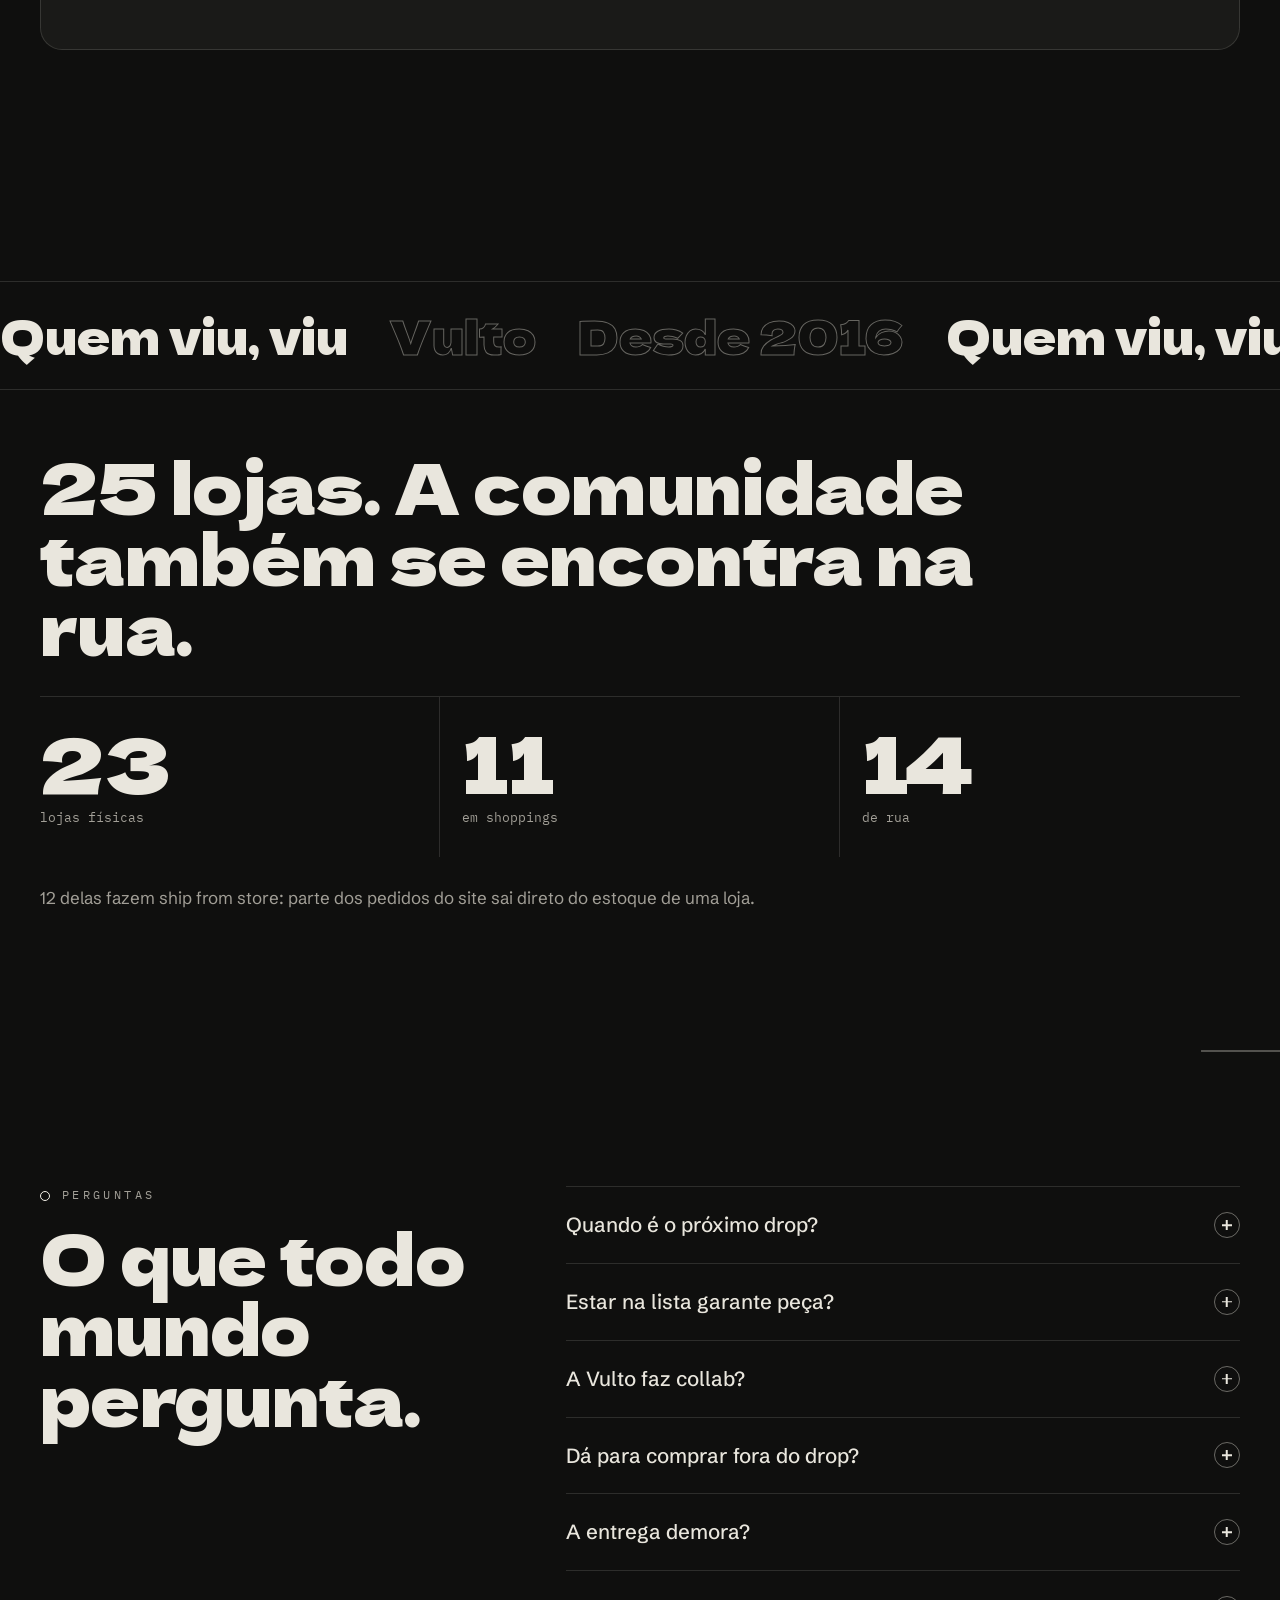
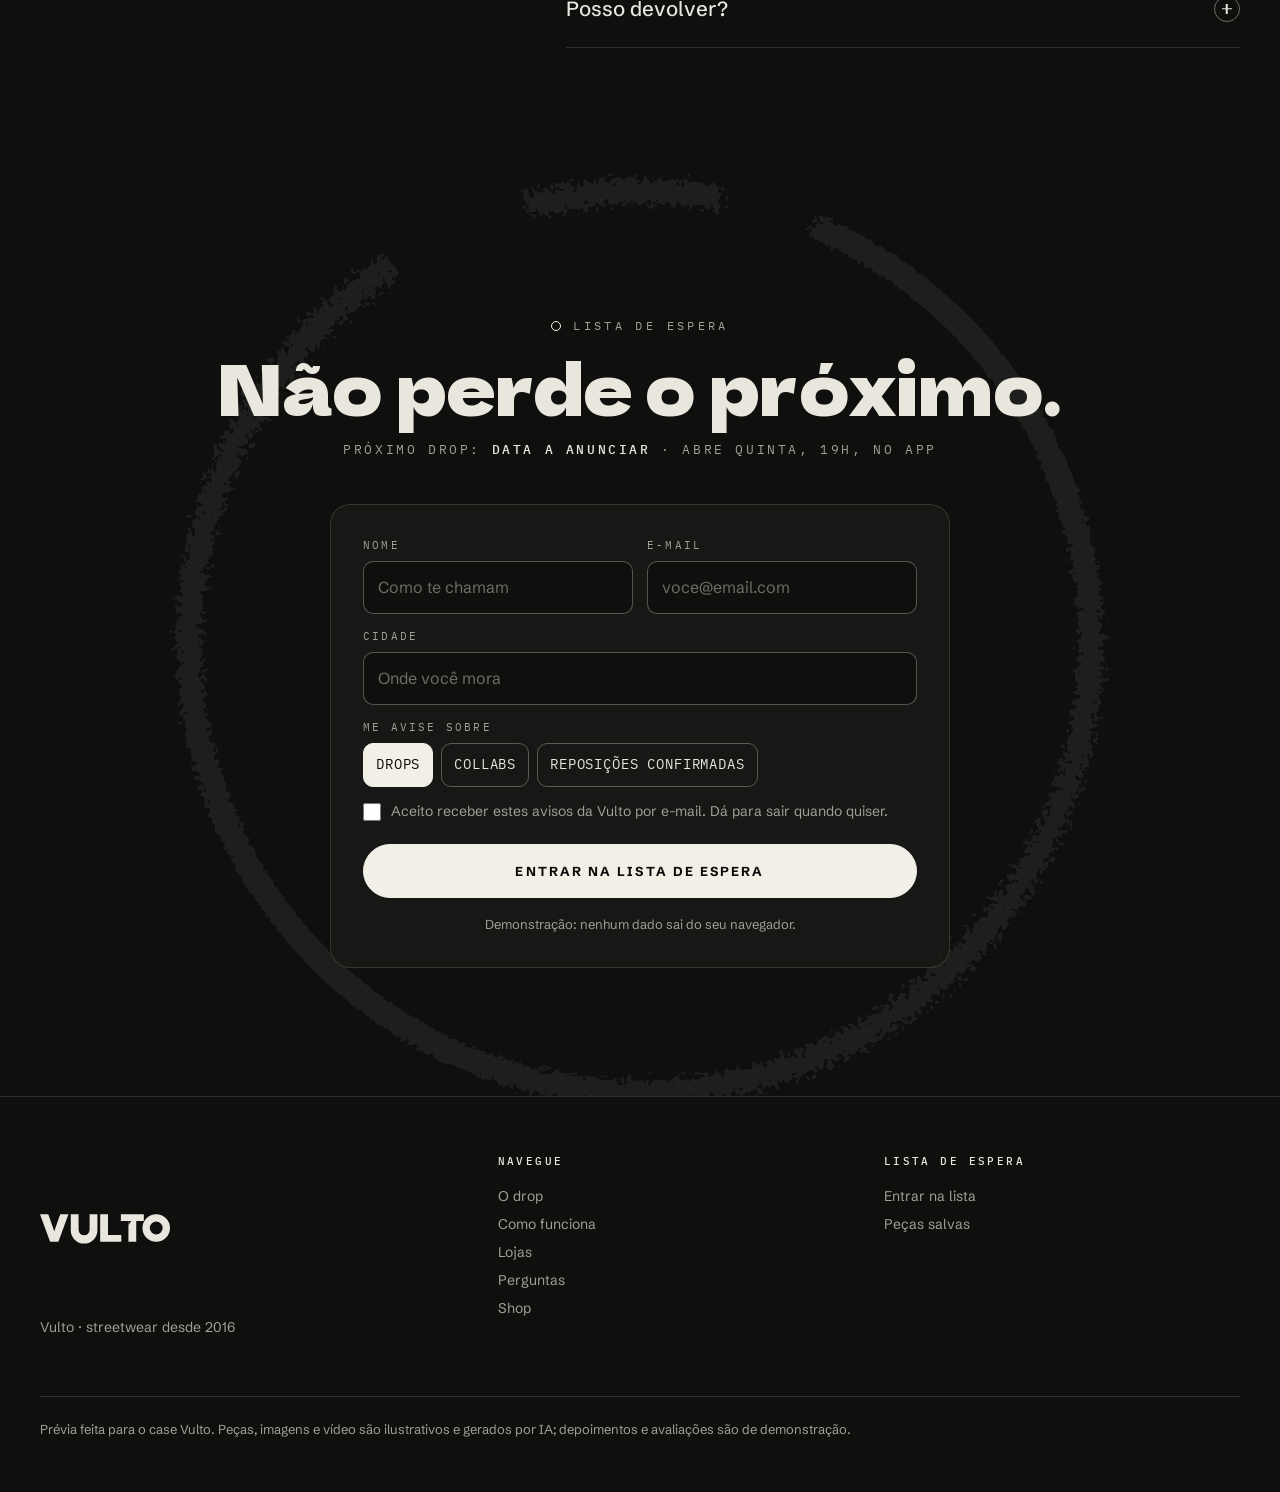
==== commit 09efdae9: "Add customer reviews and social proof to the shop and Home - Product pages get a reviews section: av" ====
--- a/site/index.html
+++ b/site/index.html
@@ -535,6 +535,11 @@
         <h2 class="h-sec r" id="rua-t">Do digital para a calçada.</h2>
         <p class="lede r">A Vulto nasceu na internet em 2016 e ganhou a rua em 2020.</p>
         <div class="count r"><b>14</b><span>drops<br>por ano</span><b>3</b><span>collabs<br>por ano</span></div>
+        <ul class="quotes r" aria-label="Quem é da comunidade">
+          <li><q>Fui na fila do drop sozinho e voltei com três amigos novos.</q><cite>Davi, 22 · São Paulo</cite></li>
+          <li><q>Ativei o lembrete no app e peguei o moletom nos primeiros minutos.</q><cite>Lari, 19 · Guarulhos</cite></li>
+          <li><q>A peça acaba, mas a galera fica.</q><cite>Mel, 24 · Rio de Janeiro</cite></li>
+        </ul>
         <p class="r" style="margin-top:30px"><a class="btn" href="#entrar">Entrar na lista</a></p>
       </div>
     </div>
@@ -614,7 +619,7 @@
       <div><h4>Navegue</h4><ul><li><a href="#drop">O drop</a></li><li><a href="#lista">Como funciona</a></li><li><a href="#lojas">Lojas</a></li><li><a href="#perguntas">Perguntas</a></li><li><a href="/shop">Shop</a></li></ul></div>
       <div><h4>Lista de espera</h4><ul id="foot-links"><li><a href="#entrar">Entrar na lista</a></li><li><a href="/shop?salvos=1">Peças salvas</a></li></ul></div>
     </div>
-    <p class="disclaimer">Prévia feita para o case Vulto. Peças, imagens e vídeo são ilustrativos e gerados por IA.</p>
+    <p class="disclaimer">Prévia feita para o case Vulto. Peças, imagens e vídeo são ilustrativos e gerados por IA; depoimentos e avaliações são de demonstração.</p>
   </div>
 </footer>
 
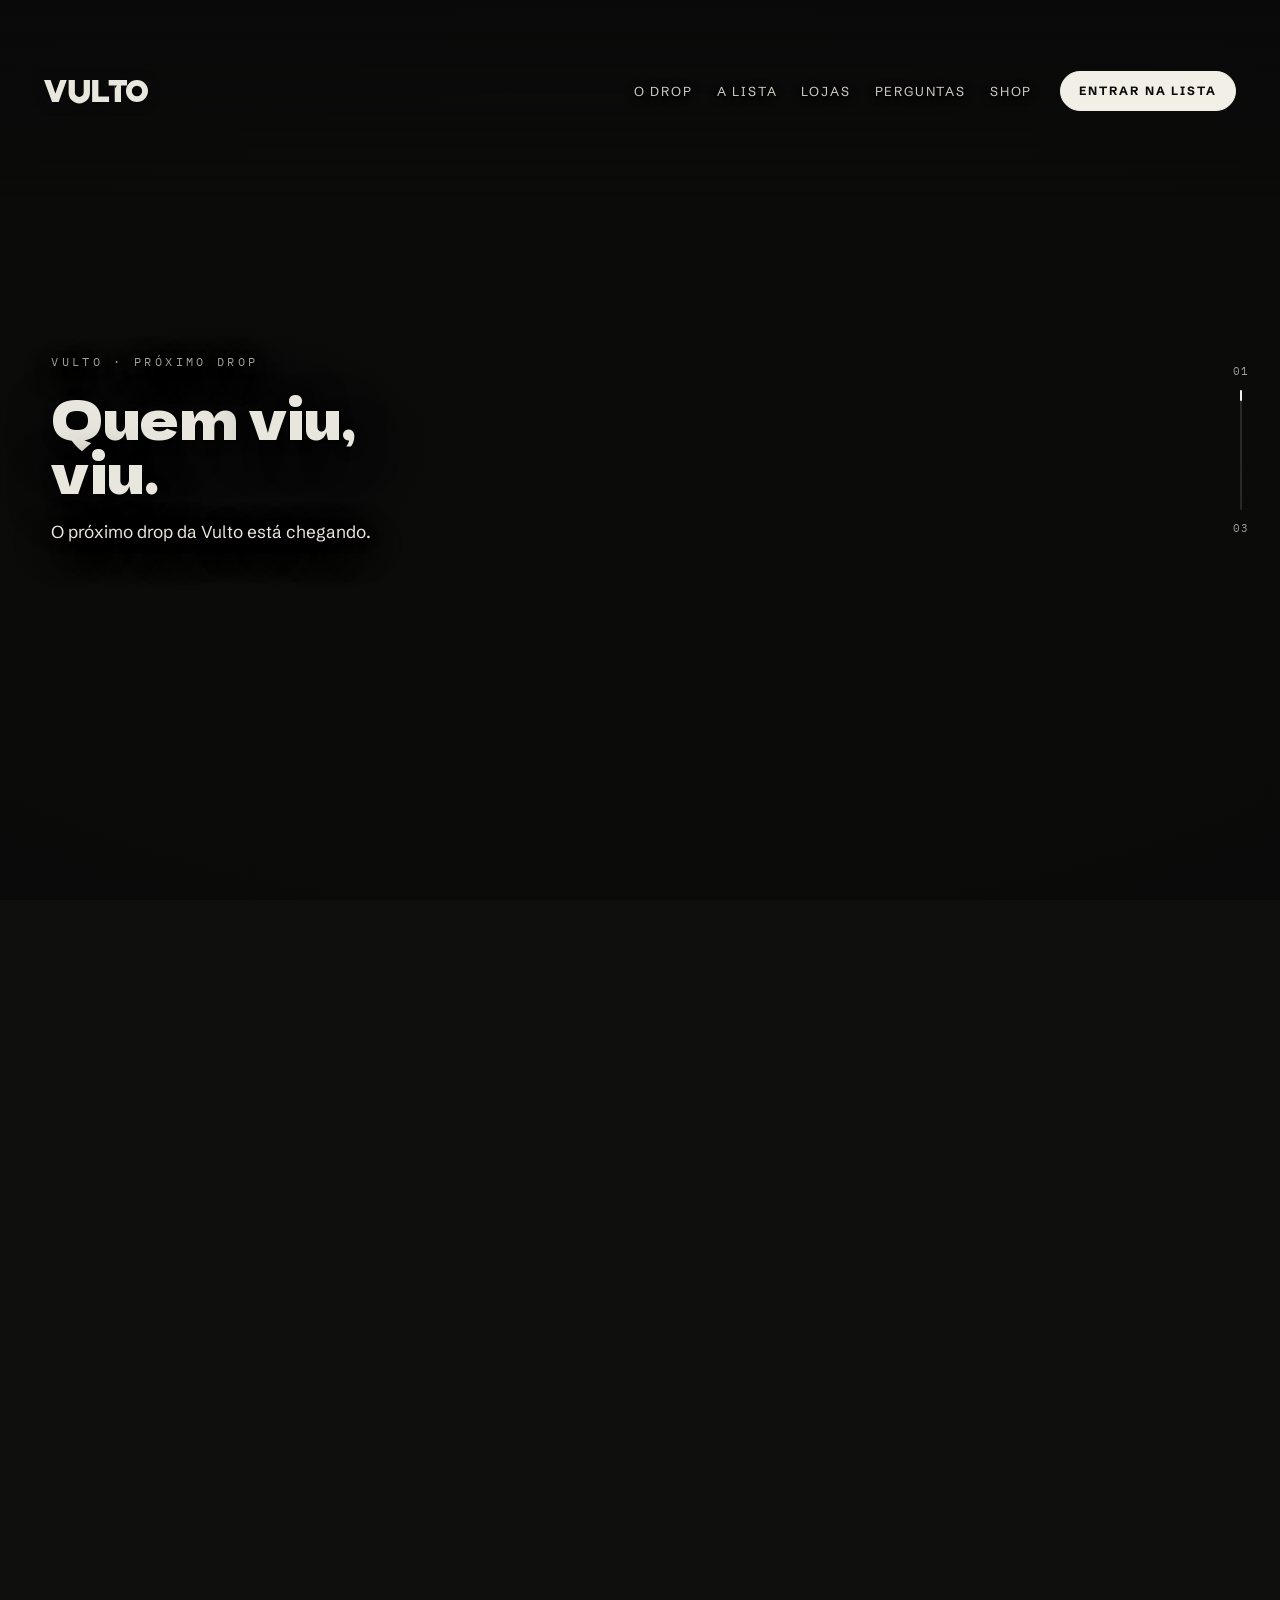
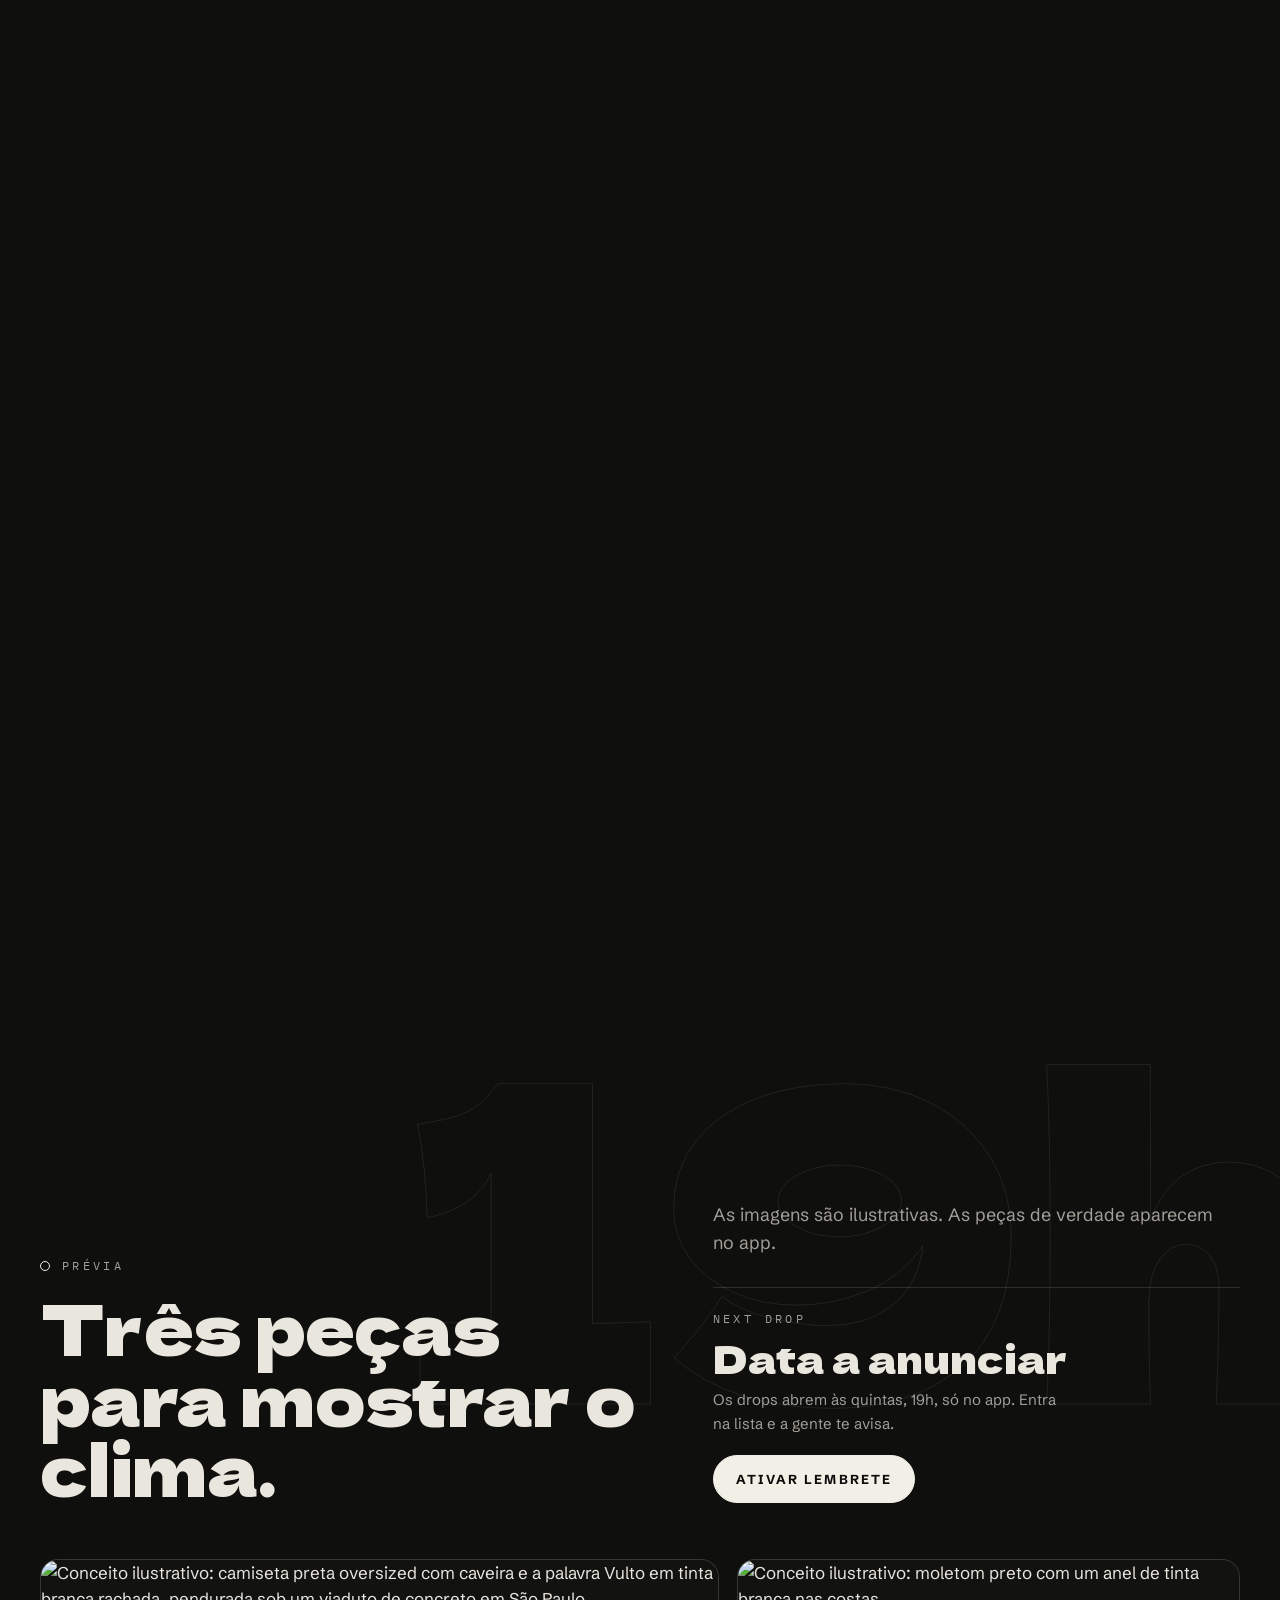
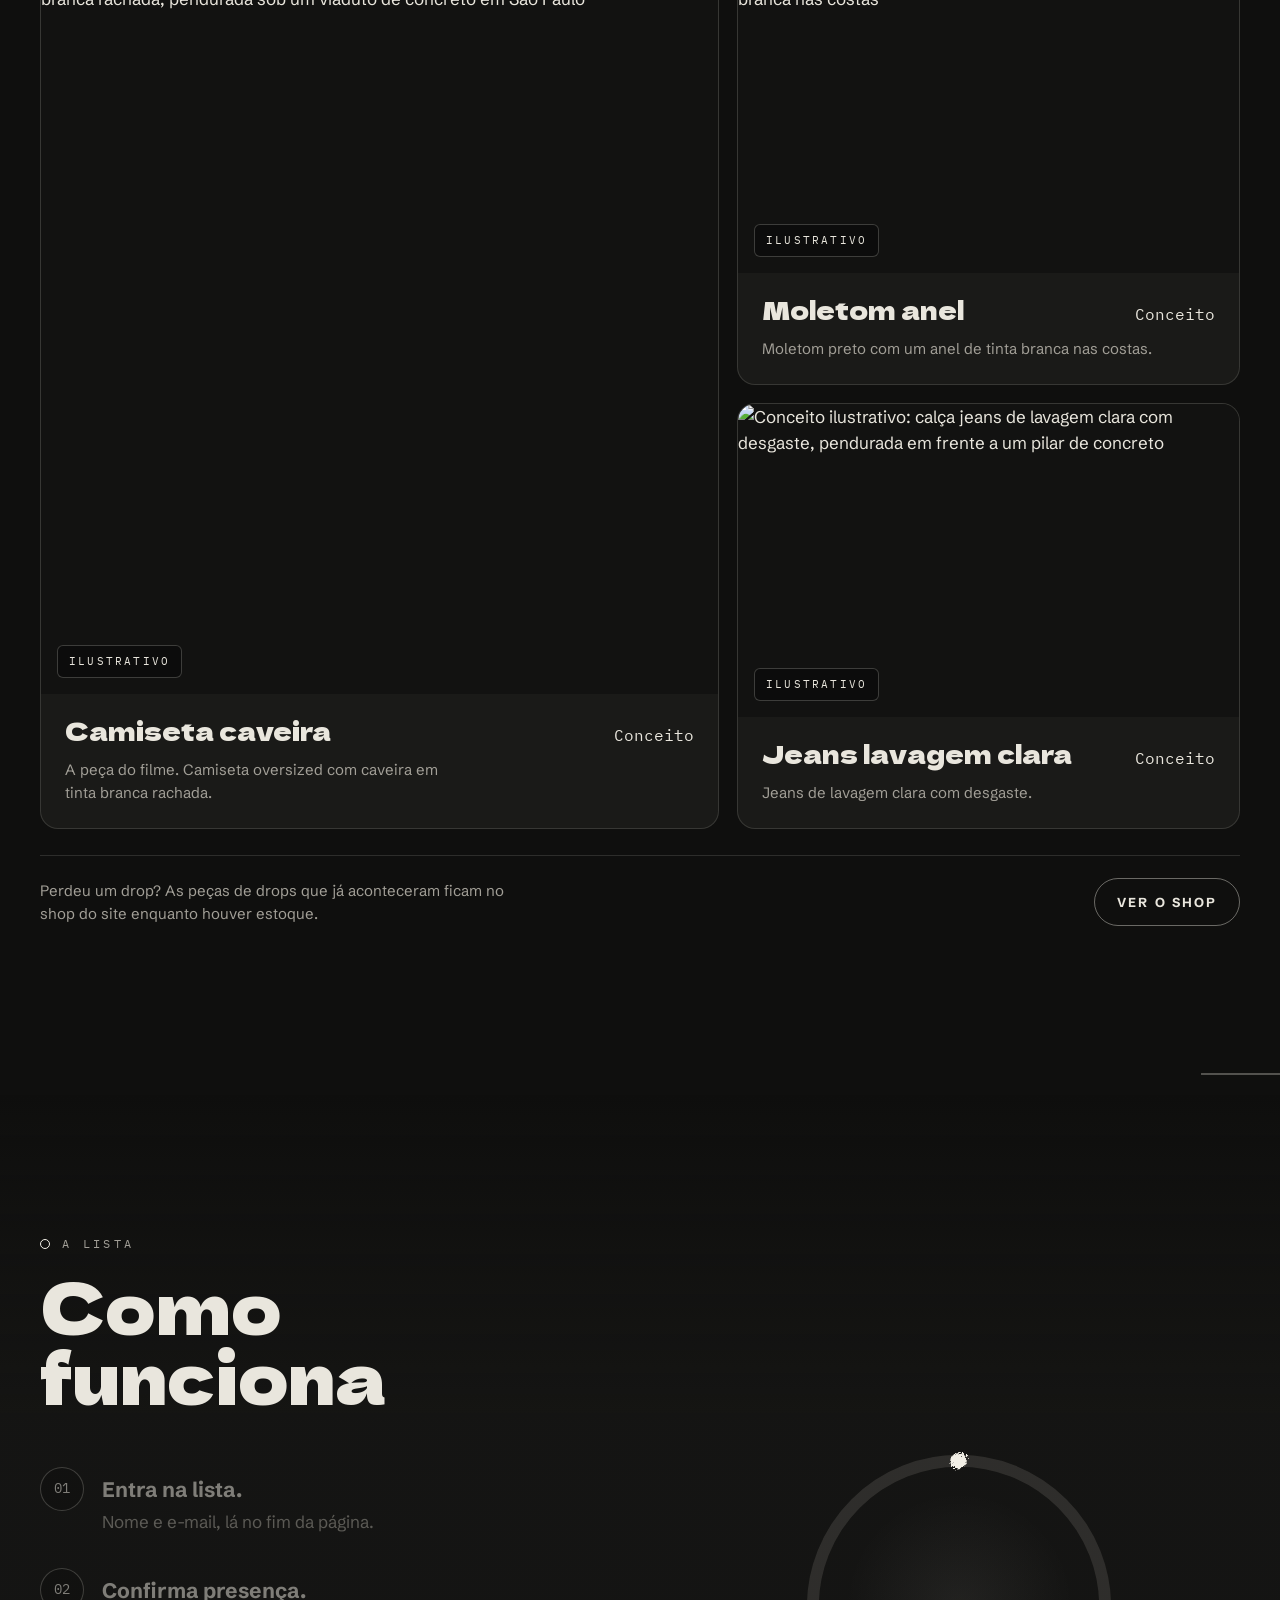
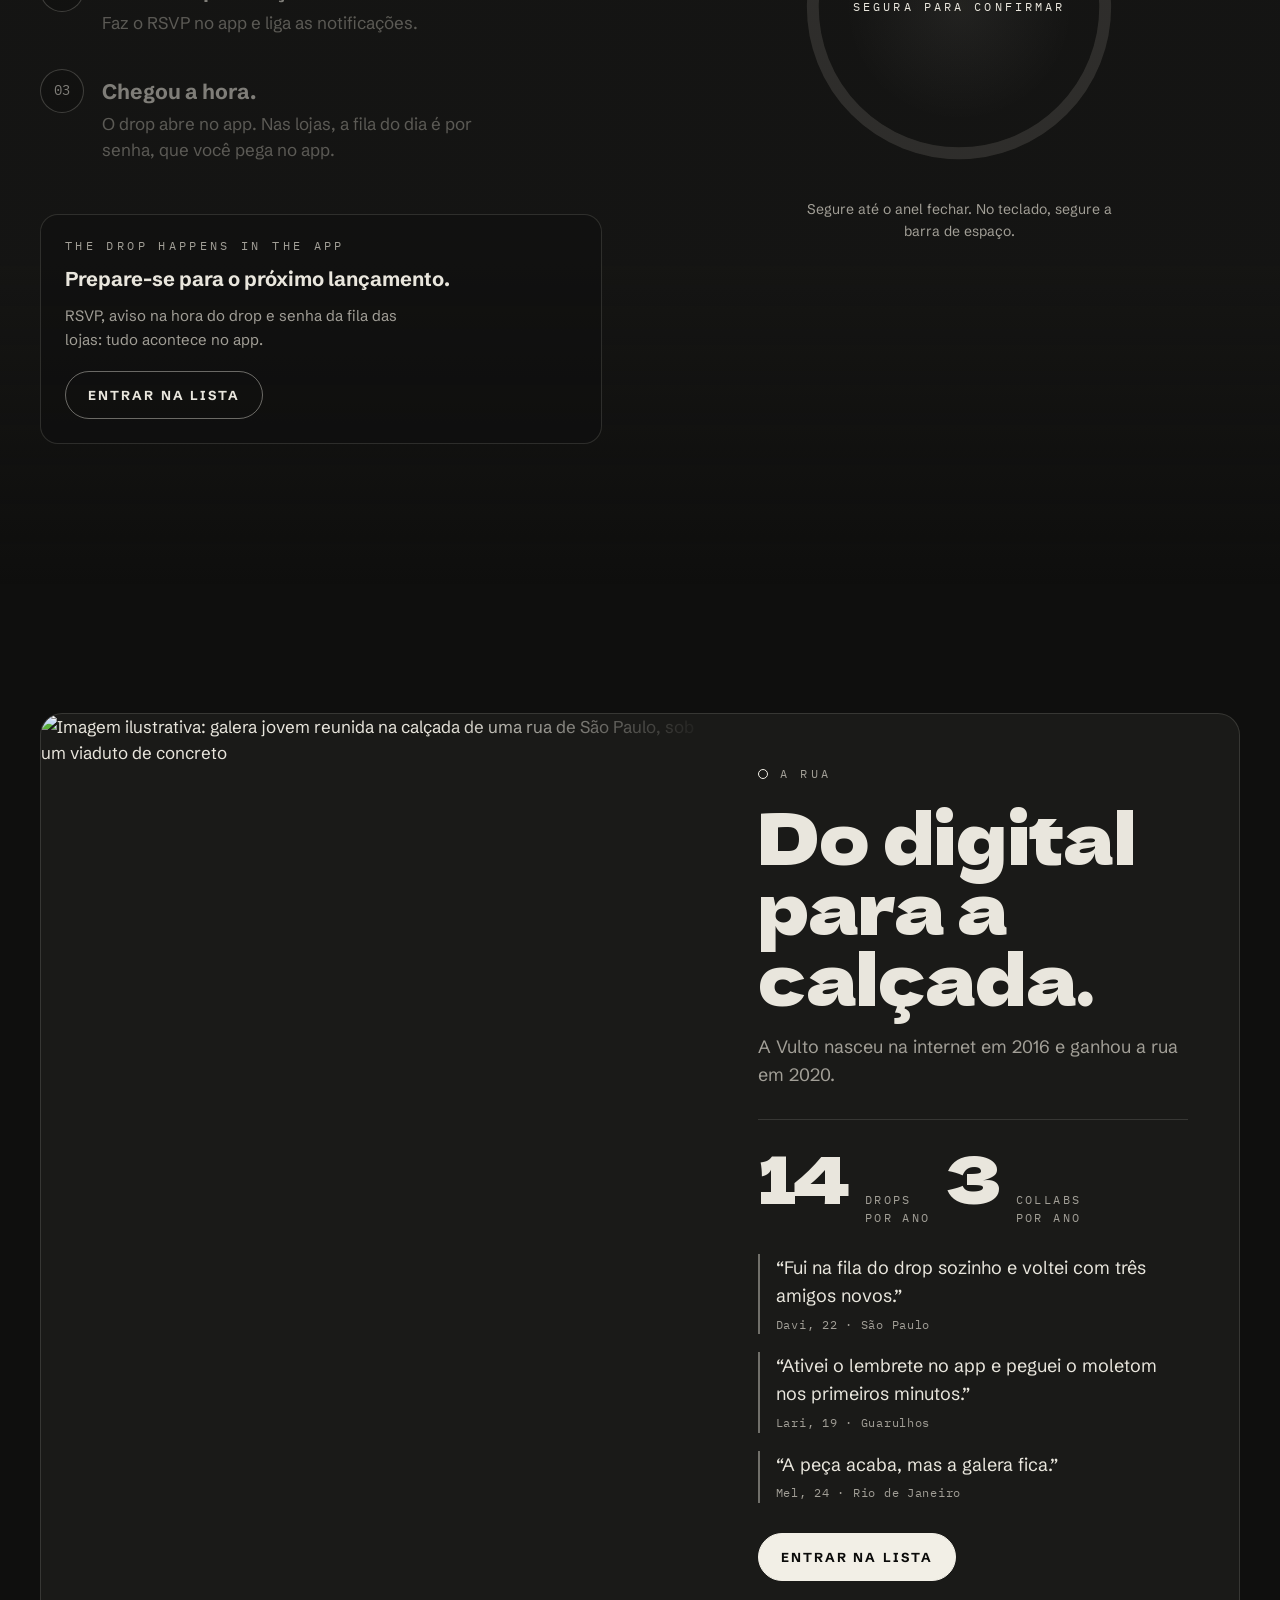
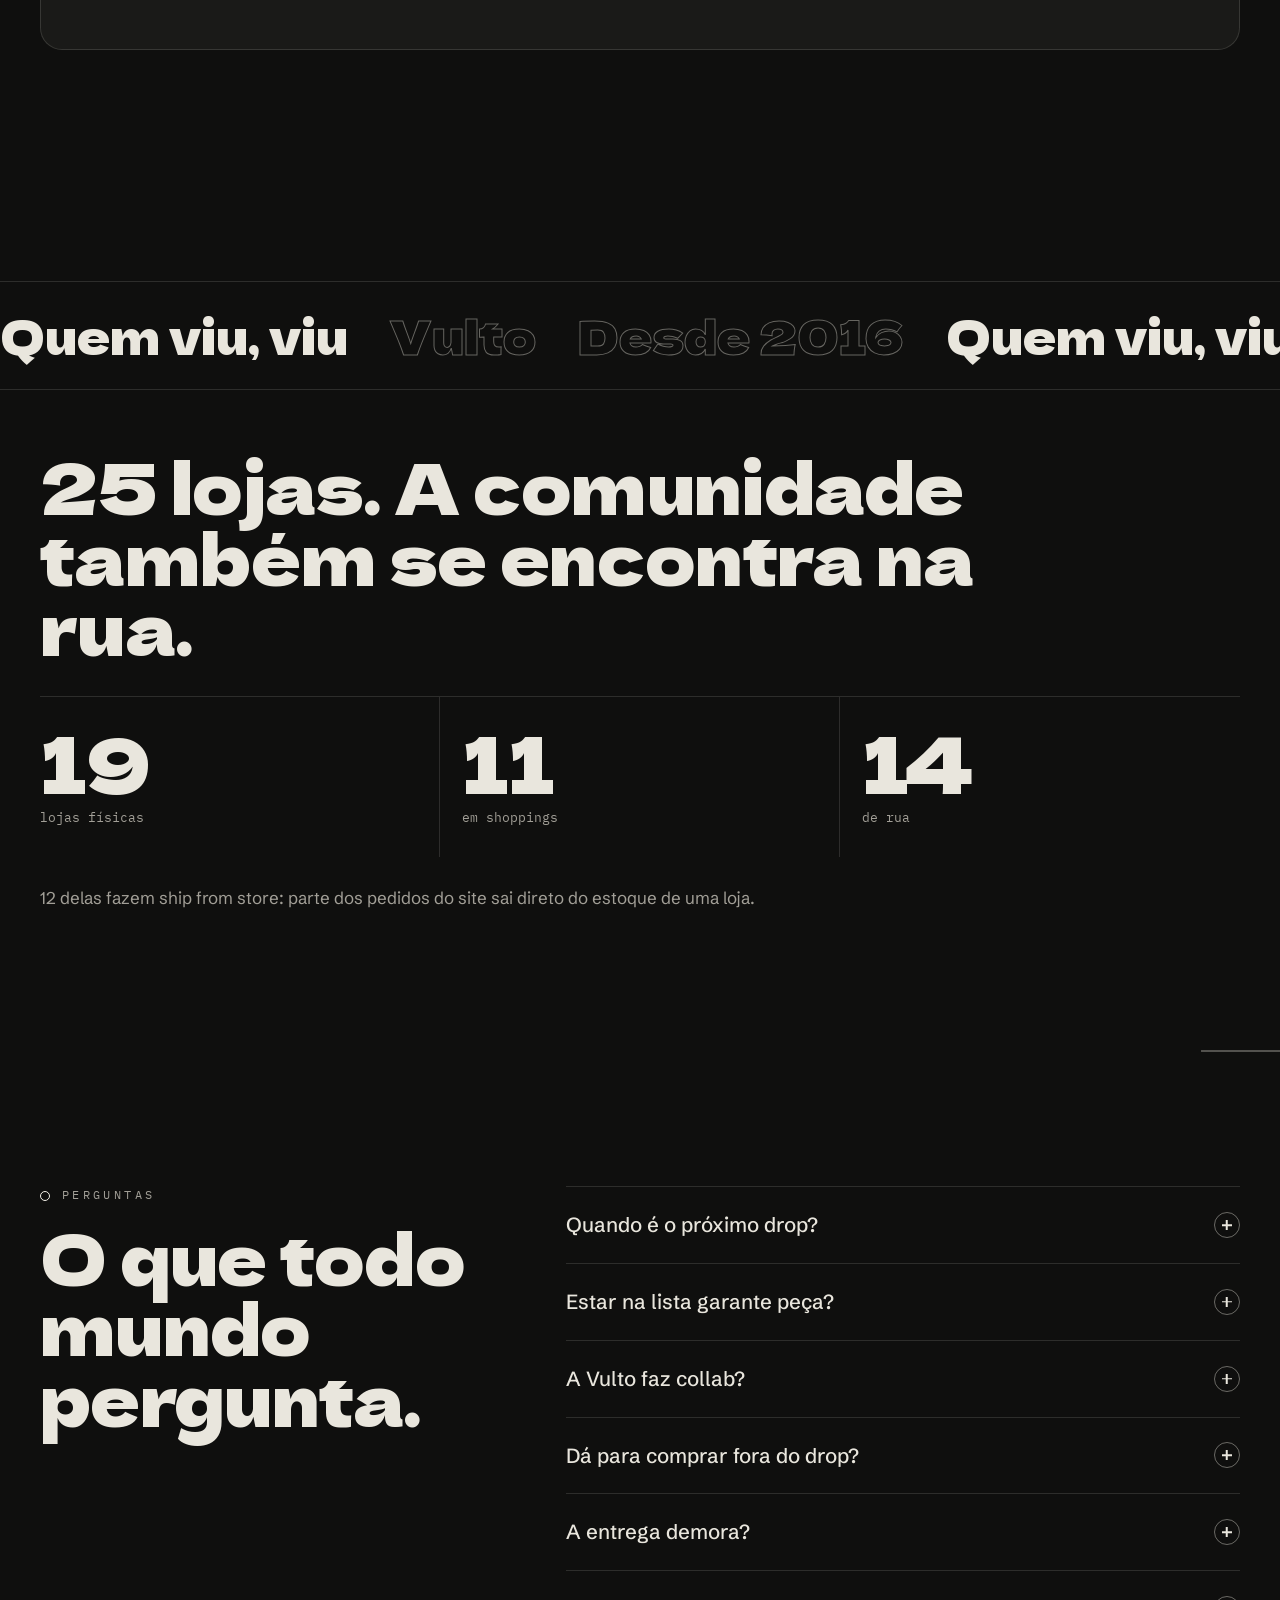
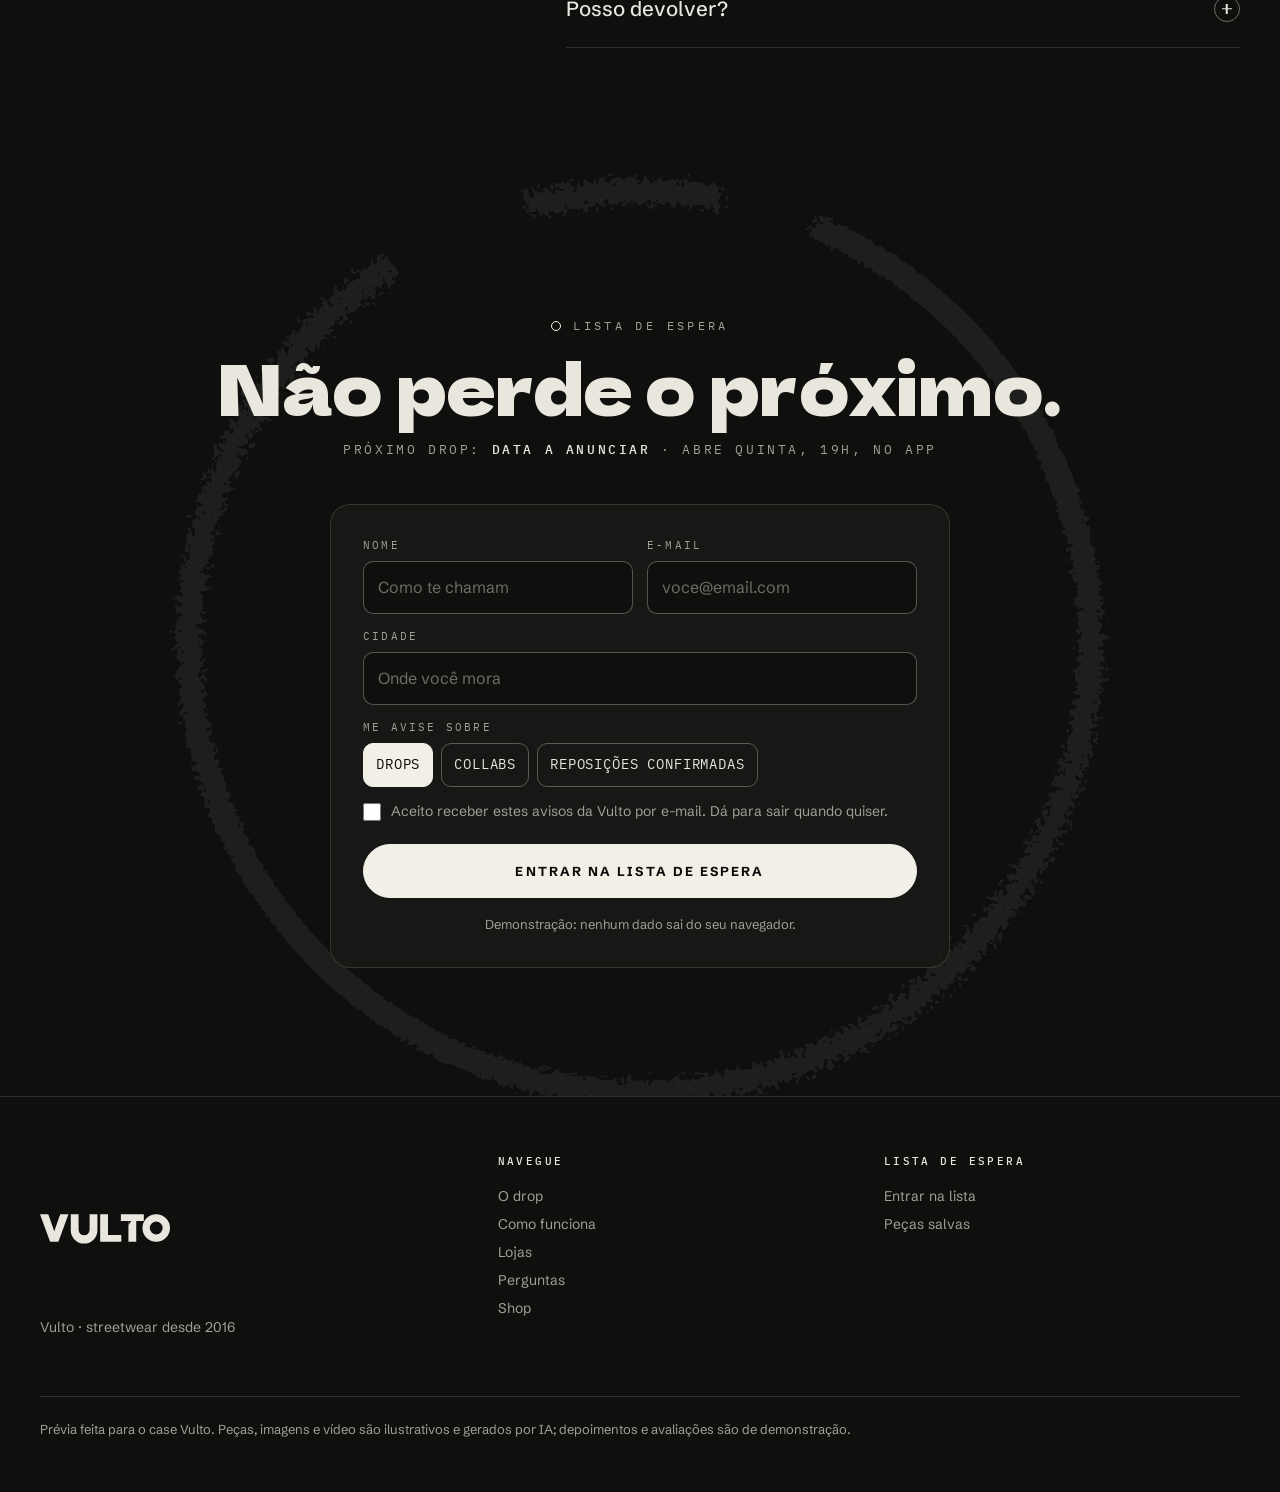
==== commit fd5e07cc: "Confirm Drop 14 for Thursday 29/10 19h and show a live countdown with seconds - Drop 14 · Portal is " ====
--- a/site/index.html
+++ b/site/index.html
@@ -142,6 +142,7 @@
   .settle .gap{display:none}
   .fx-rise .row{justify-content:flex-start;margin-top:18px}
   .fx-rise .row .ghost{display:none}
+  .settle .nd-clock{justify-content:flex-start;margin-top:12px;font-size:22px}
   .cue{bottom:14px}
 }
 
@@ -343,6 +344,11 @@
 .nd-clock{display:flex;align-items:baseline;gap:10px;margin-top:14px;font-family:var(--mono);font-size:clamp(24px,2.6vw,34px);font-variant-numeric:tabular-nums}
 .nd-clock .u small{font-size:.4em;letter-spacing:.12em;color:var(--text-secondary);margin-left:3px}
 .nd-clock .sep{color:var(--line-strong)}
+.nd-clock .u.tick b{display:inline-block;animation:tick 1s var(--ease-out)}
+@keyframes tick{from{opacity:.35;transform:translateY(-3px)}}
+.settle .nd-clock{justify-content:center;margin-top:18px}
+.hero-static .nd-clock{margin-top:14px}
+.clock .nd-clock{justify-content:center;margin-top:12px;color:var(--text-primary);letter-spacing:.02em}
 .nd-txt{margin:10px 0 0;color:var(--text-secondary);font-size:15px;max-width:40ch}
 .nd-row{display:flex;flex-wrap:wrap;align-items:center;gap:12px 18px;margin-top:20px}
 .nd-link{background:none;border:0;padding:0;font-family:var(--mono);font-size:12px;letter-spacing:.16em;text-transform:uppercase;color:var(--text-primary);text-decoration:underline;text-underline-offset:4px;text-decoration-color:var(--line-strong);cursor:pointer}
@@ -435,6 +441,7 @@
     <div class="band center settle fx-rise" data-a="0.86" data-b="1" data-seed="41" data-ramp="0.06" style="--sa:.5">
       <p class="kicker">VULTO® · PRÓXIMO DROP</p>
       <h2 data-split="words" id="settle-t">Próximo drop: data a anunciar</h2>
+      <div id="settle-clock"></div>
       <div class="gap" aria-hidden="true"></div>
       <p class="sub">Entra na lista e a gente te avisa pelo app.</p>
       <div class="row"><a class="btn" href="#entrar">Entrar na lista de espera</a><a class="btn ghost" href="#drop">Ver a prévia</a></div>
@@ -451,6 +458,7 @@
     <div class="in">
       <p class="kicker">VULTO · PRÓXIMO DROP</p>
       <h1>Quem viu, viu.</h1>
+      <div id="static-clock"></div>
       <p id="static-p">Próximo drop: data a anunciar. Abre quinta, às 19h, no app. Entra na lista e a gente te avisa.</p>
       <div class="row"><a class="btn" href="#entrar">Entrar na lista</a><a class="btn ghost" href="#drop">Ver a prévia</a></div>
     </div>
@@ -646,7 +654,9 @@
     $('settle-t').textContent = `Próximo drop: ${when}`;
     $('static-p').textContent = `Próximo drop: ${when}, no app. Entra na lista e a gente te avisa.`;
     $('faq-when').textContent = `O ${V.dropLabel(next)} abre ${when}, no app. Quem está na lista recebe o aviso pelo app.`;
-    $('clock').innerHTML = `<b>${esc(V.dropLabel(next))}</b> · abre ${esc(when)}, no app`;
+    $('clock').innerHTML = `<b>${esc(V.dropLabel(next))}</b> · abre ${esc(when)}, no app${V.clockHTML(next)}`;
+    $('settle-clock').innerHTML = V.clockHTML(next);
+    $('static-clock').innerHTML = V.clockHTML(next);
     $('success-row').innerHTML = `<button class="nd-link" type="button" data-ics="${next.id}">Adicionar o drop à agenda</button>`;
   } else if (open) {
     $('nextdrop').innerHTML = `<p class="nd-k"><i aria-hidden="true"></i>${esc(V.dropLabel(open))}</p><p class="nd-when">Aberto agora no app</p>
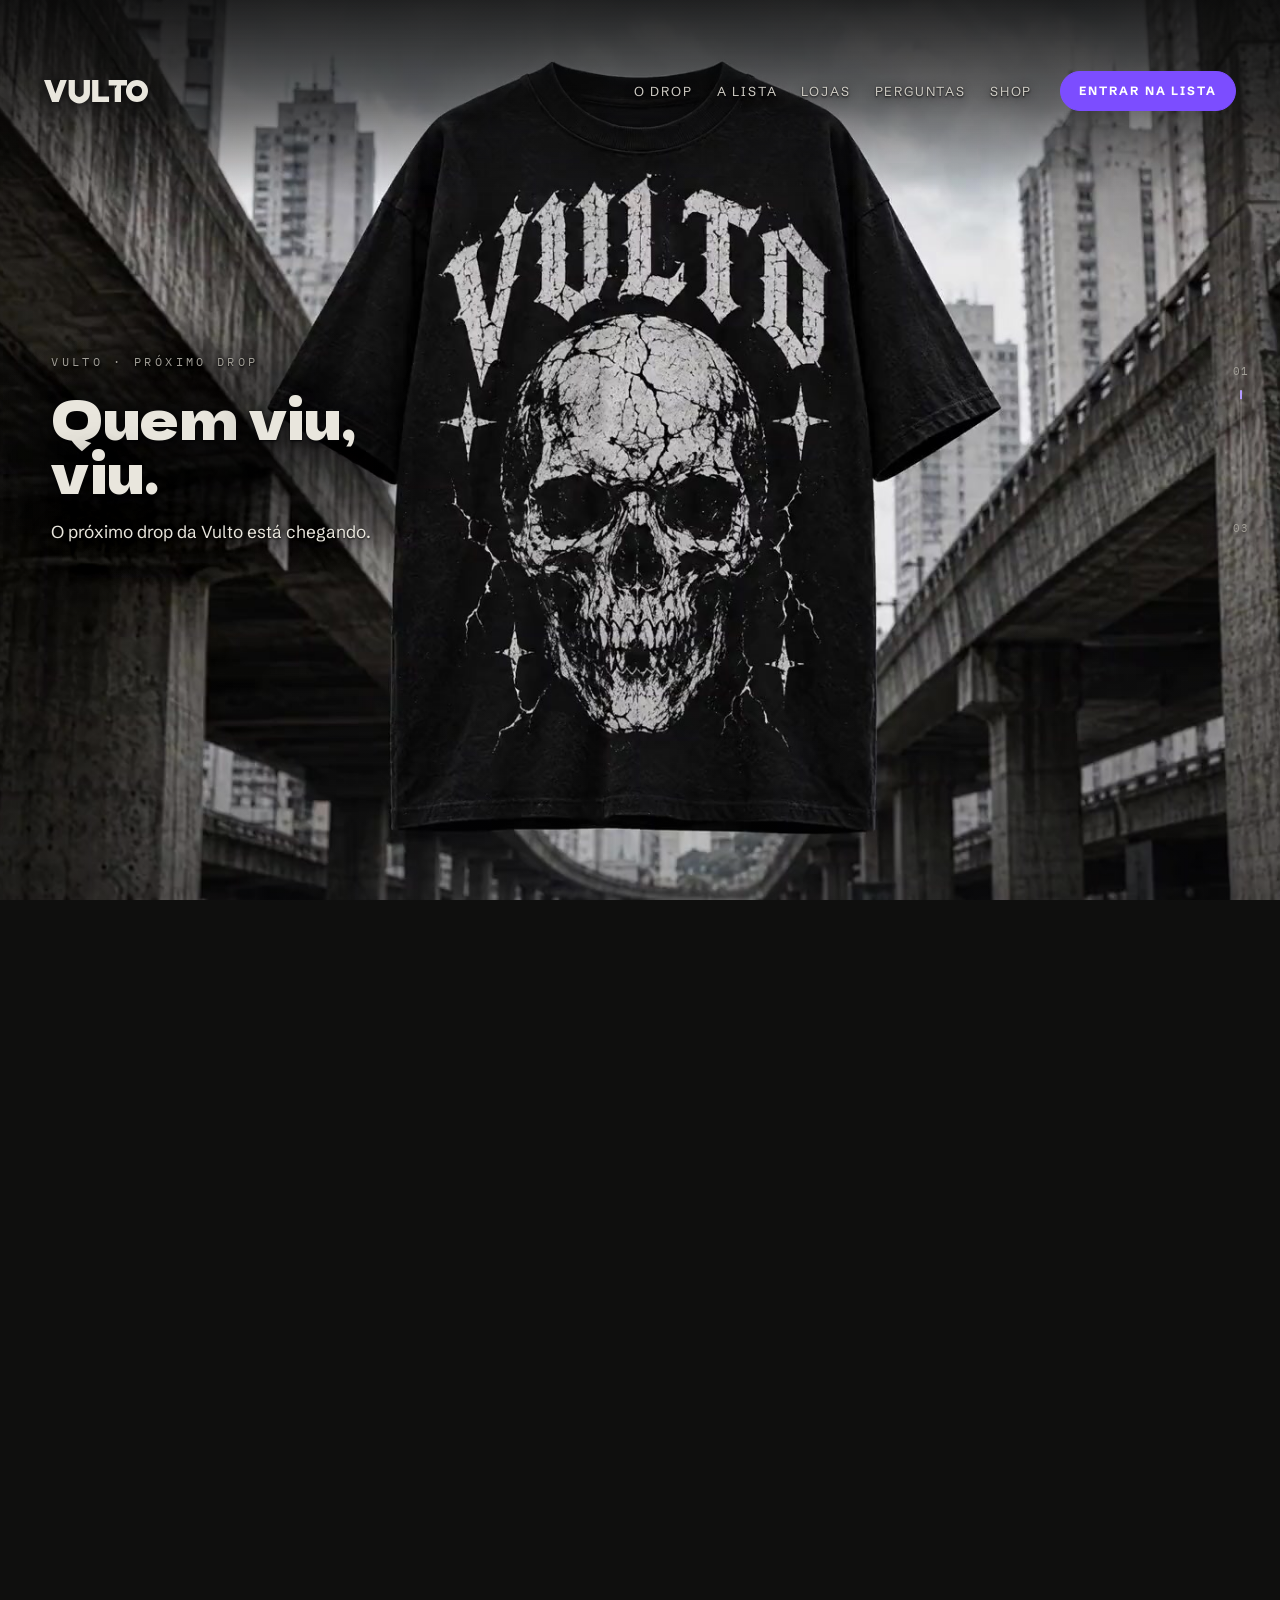
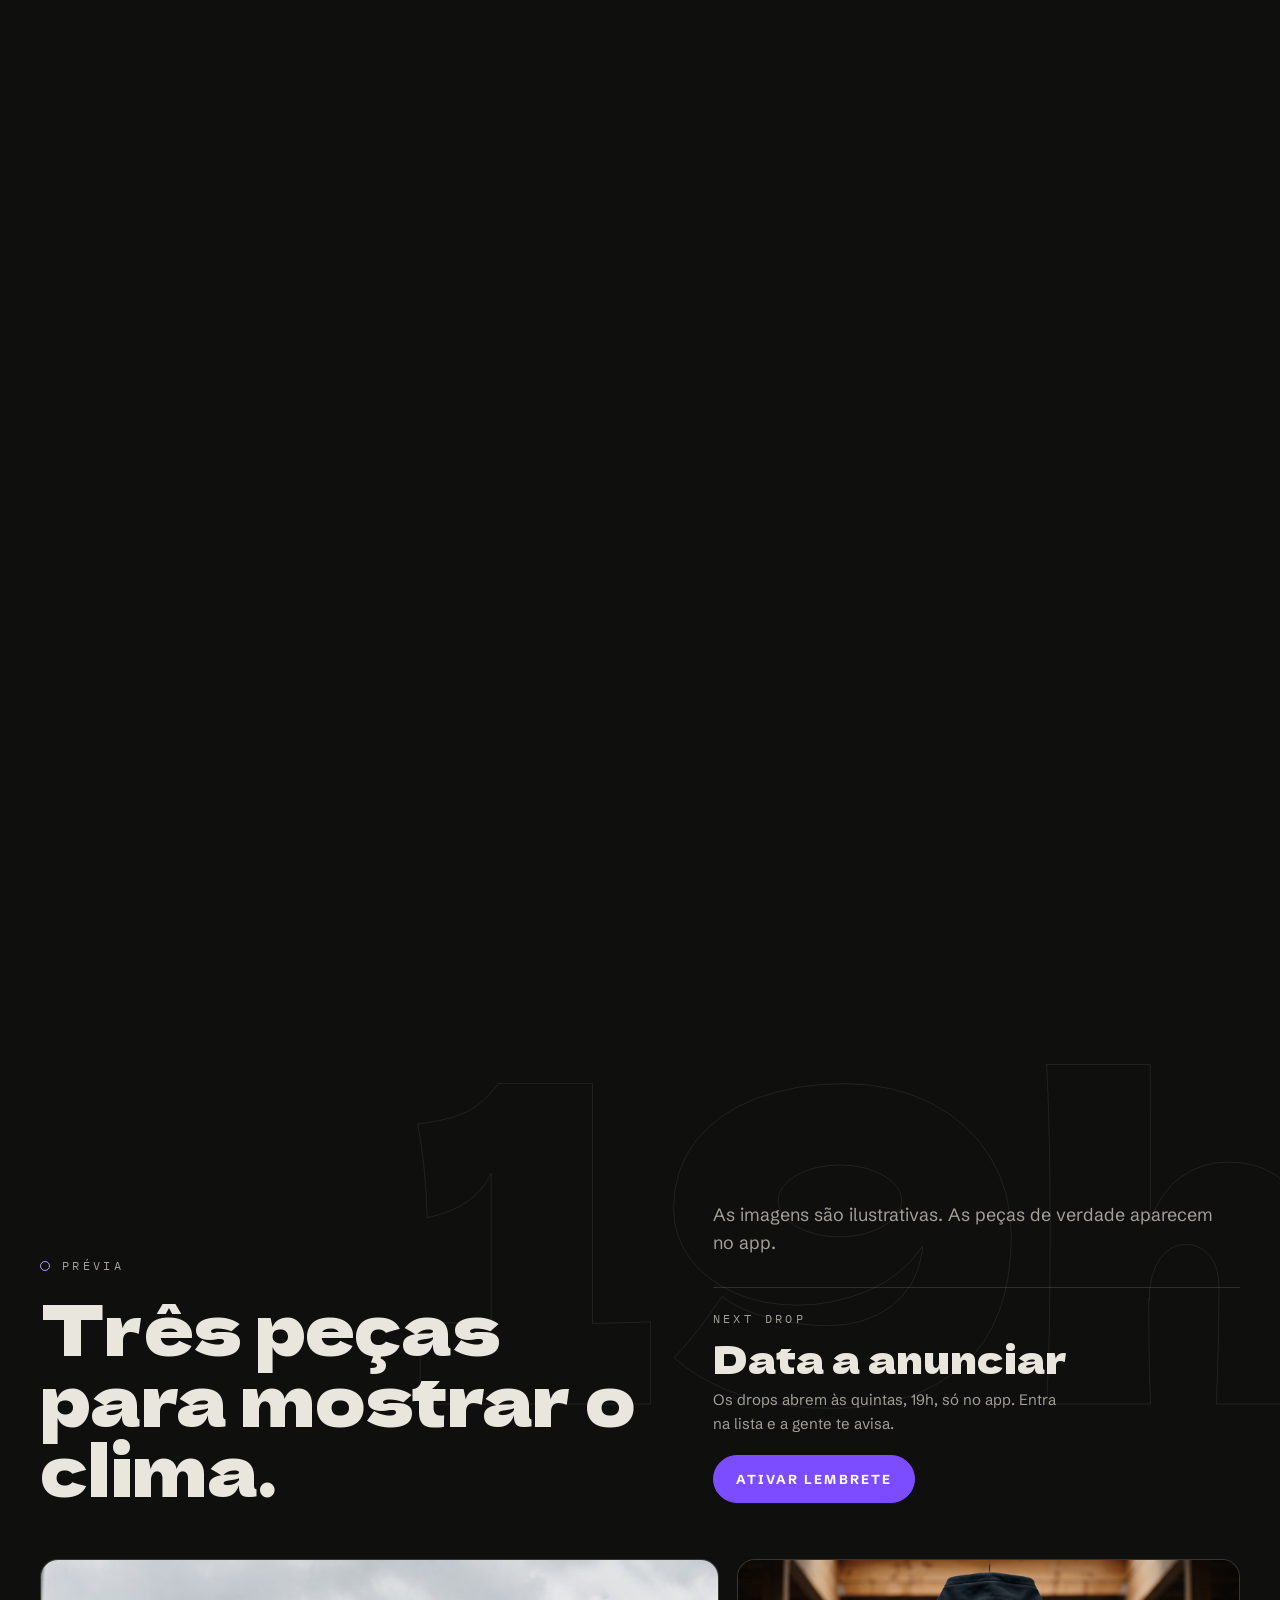
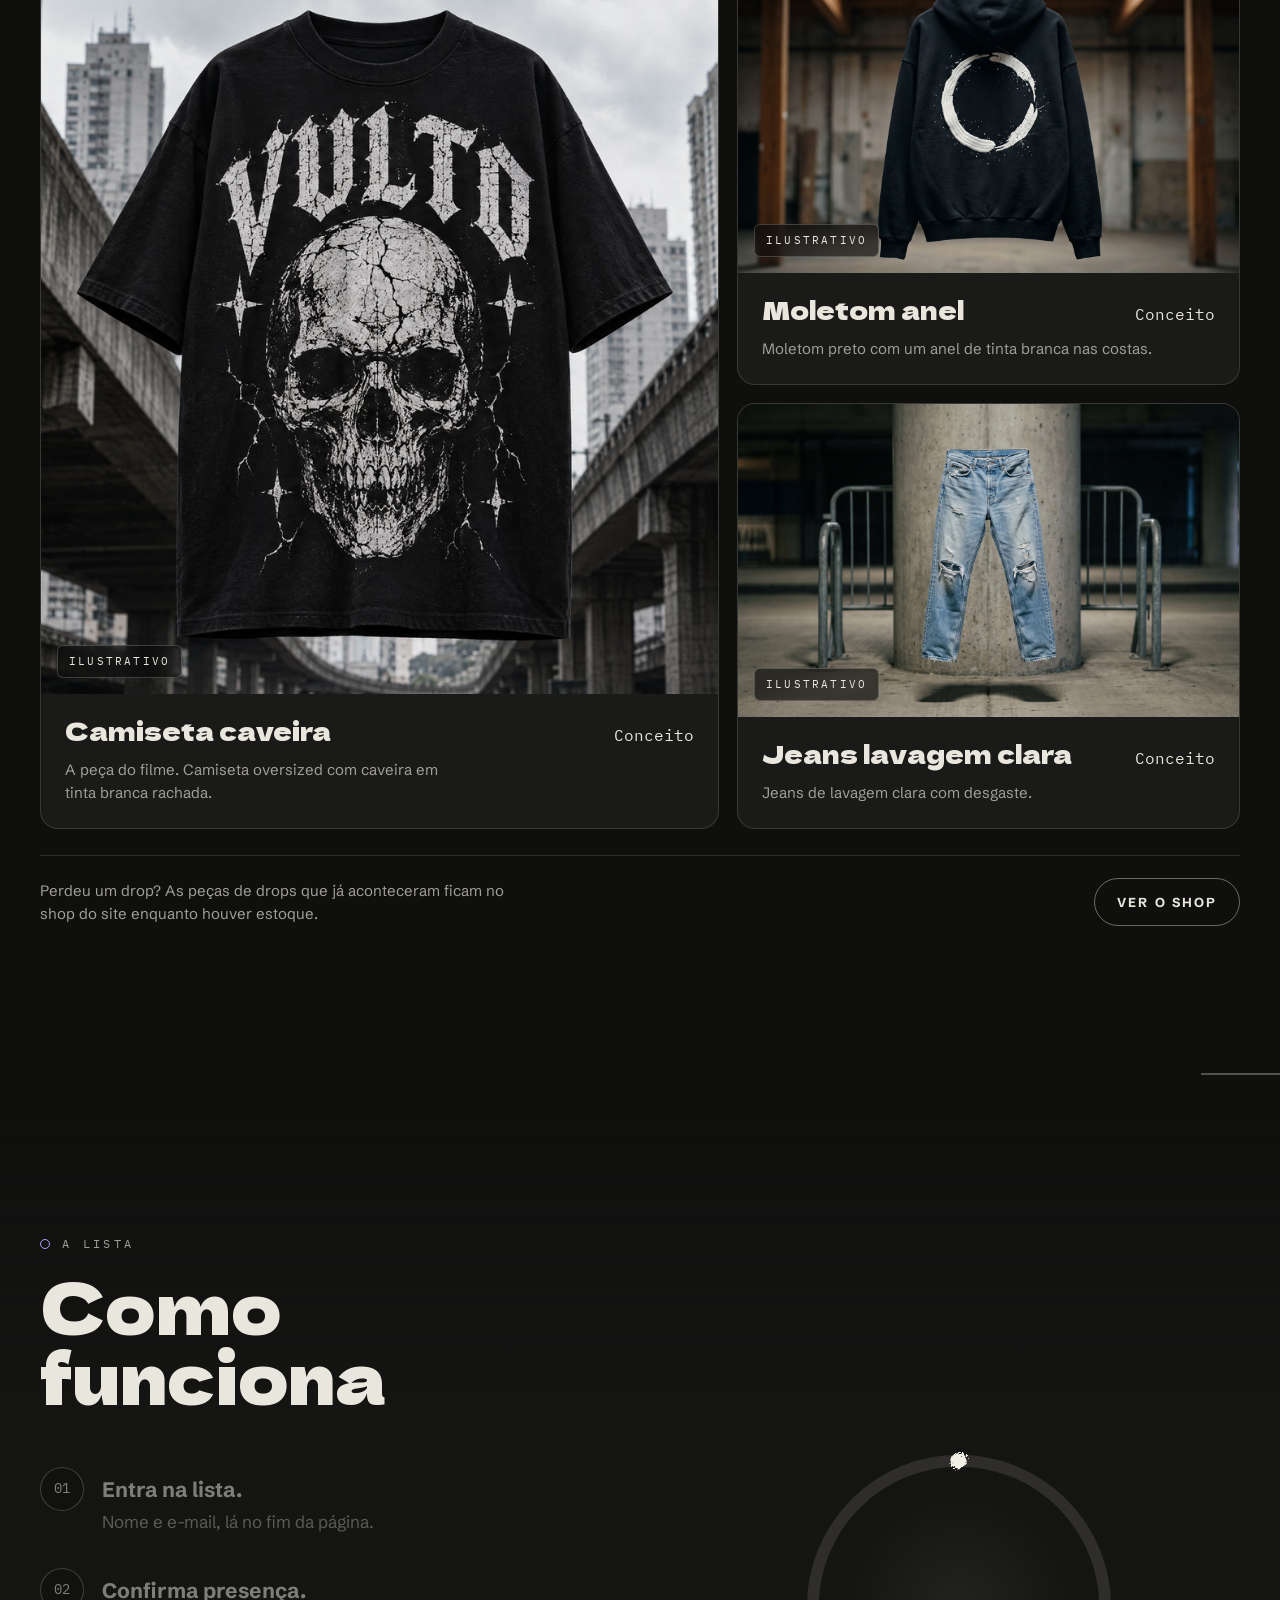
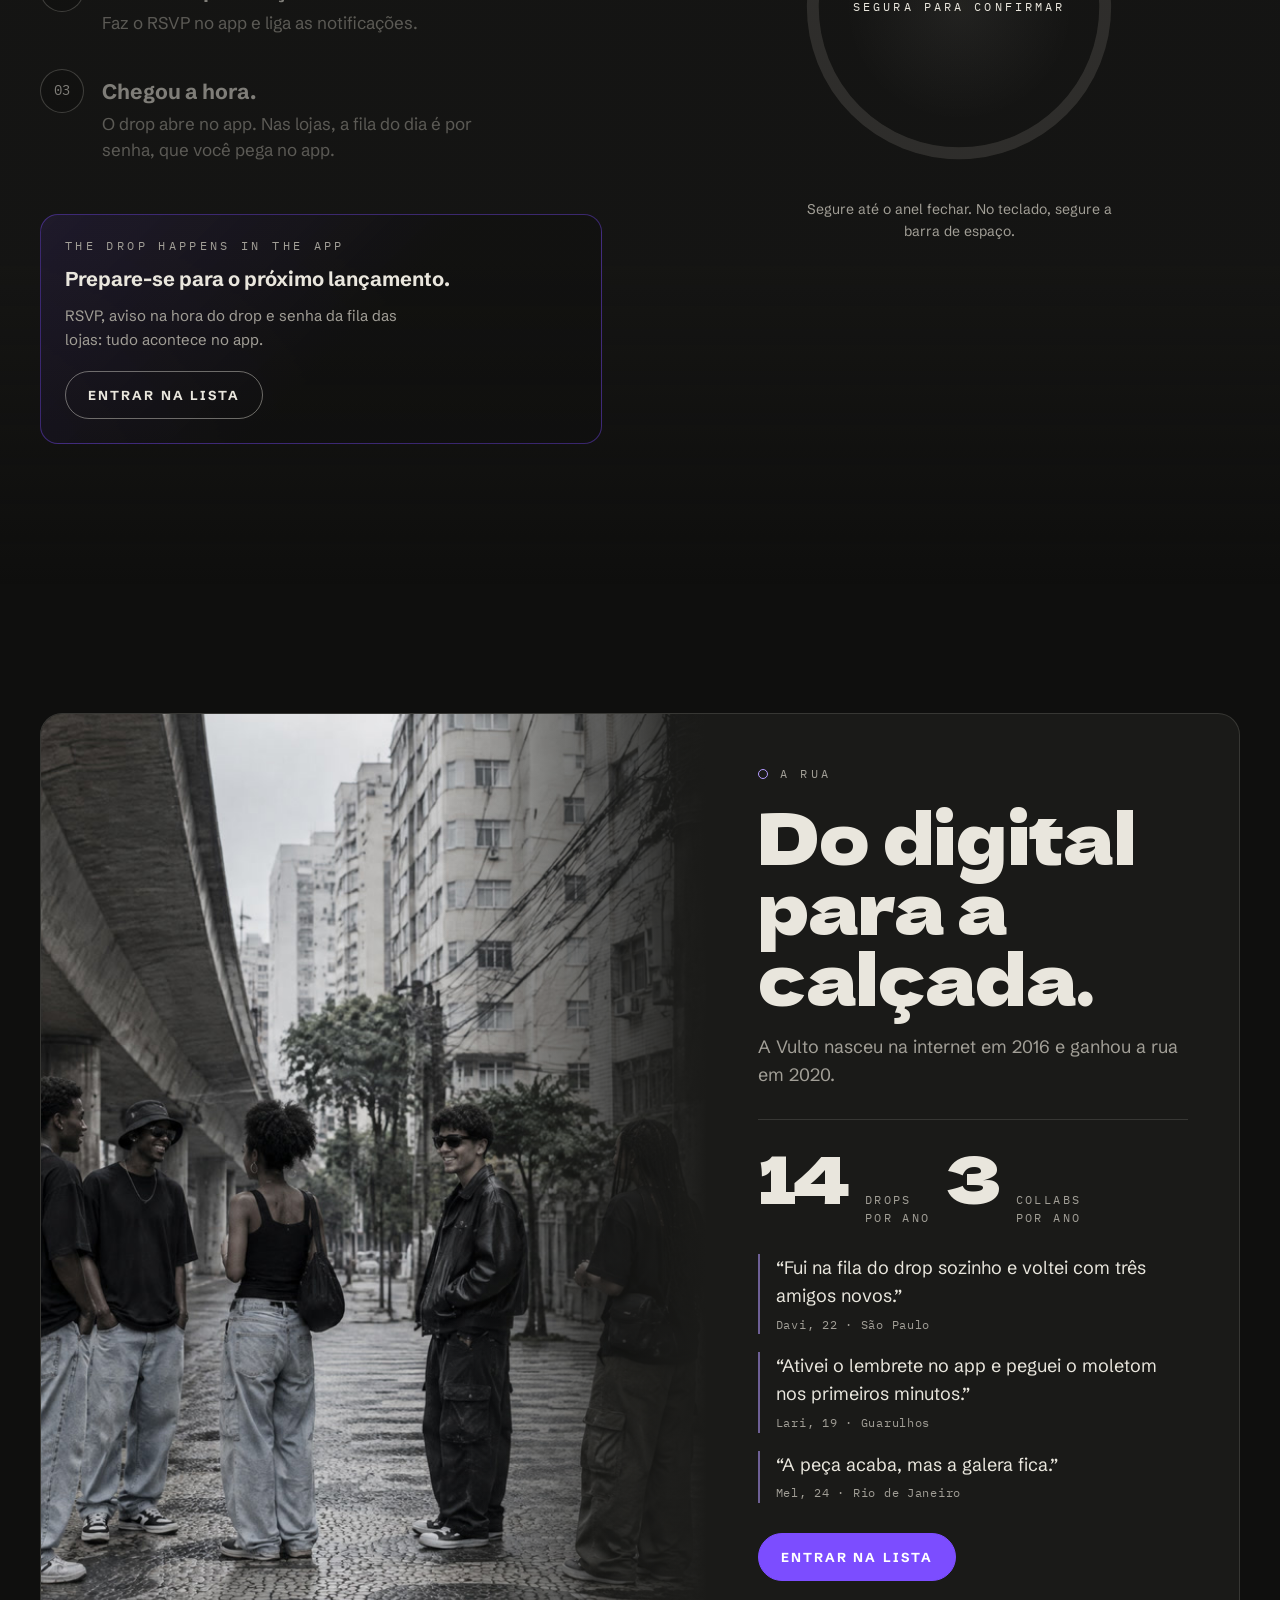
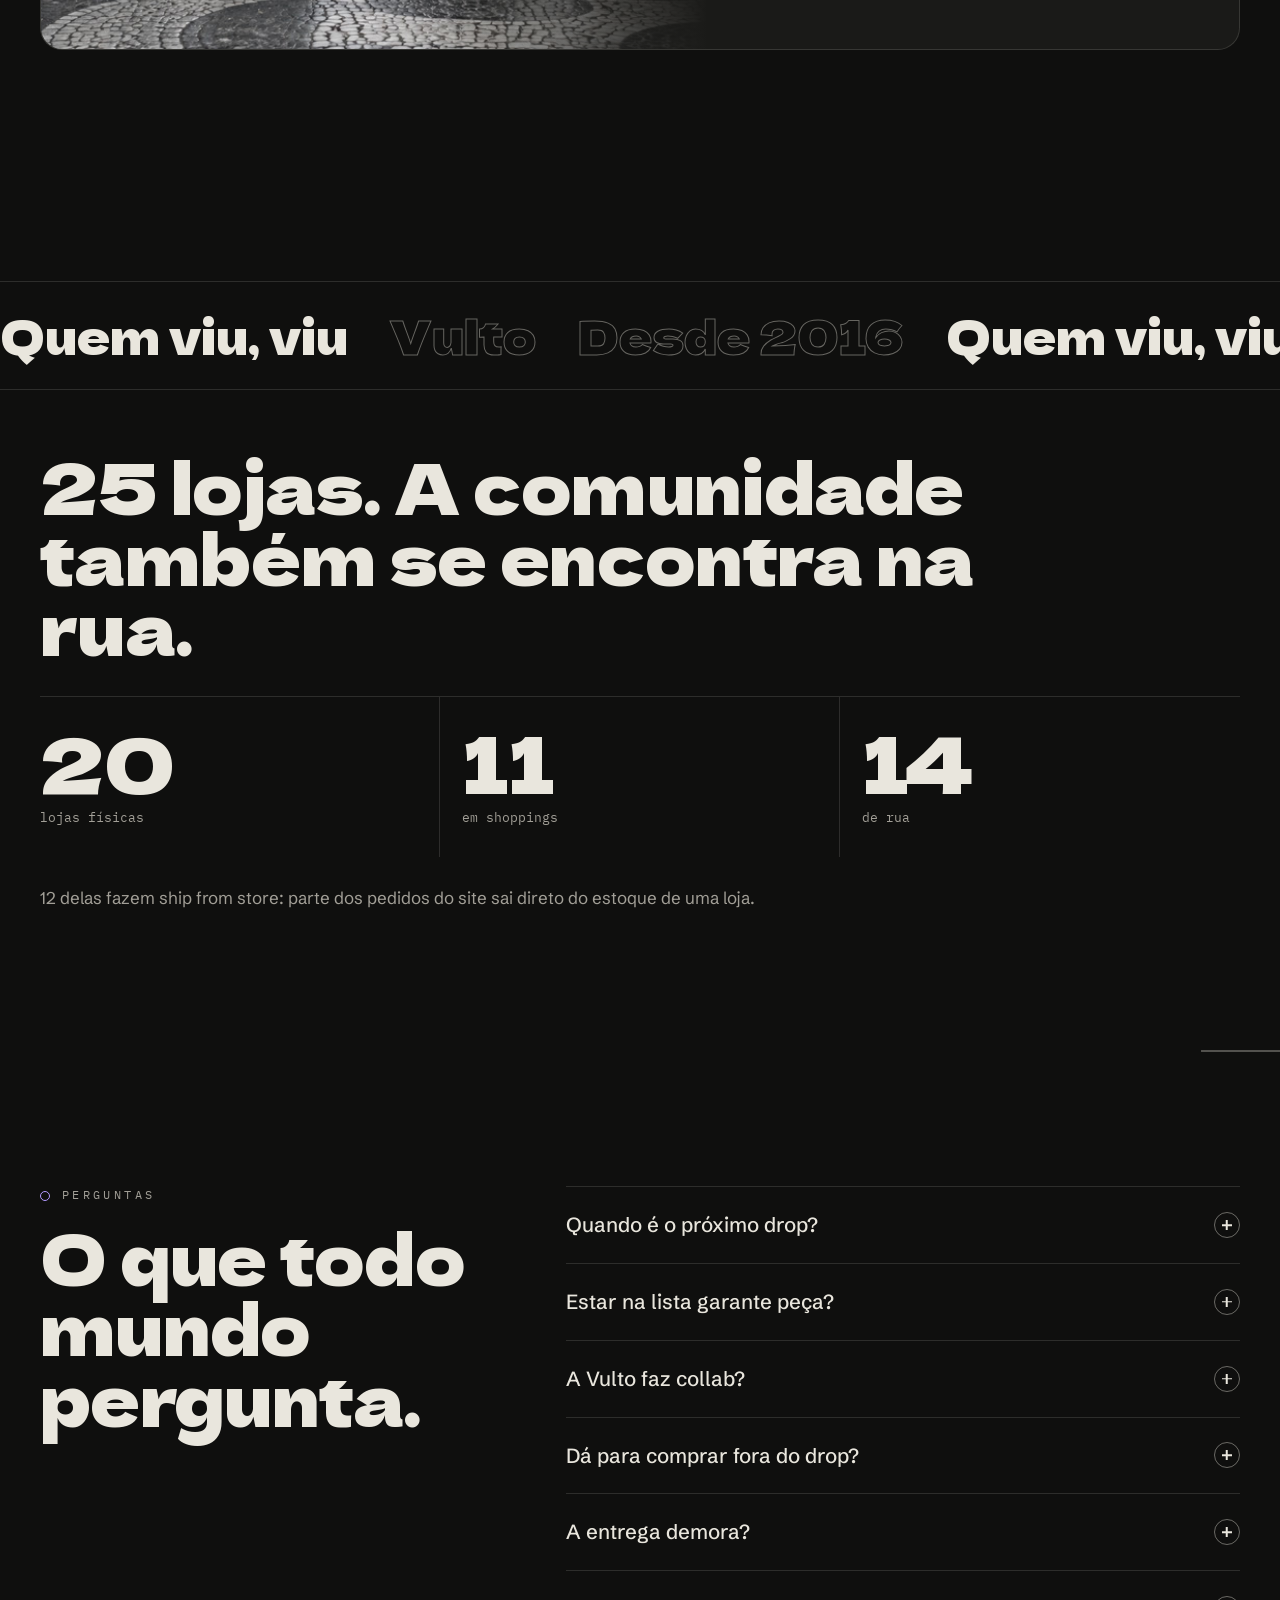
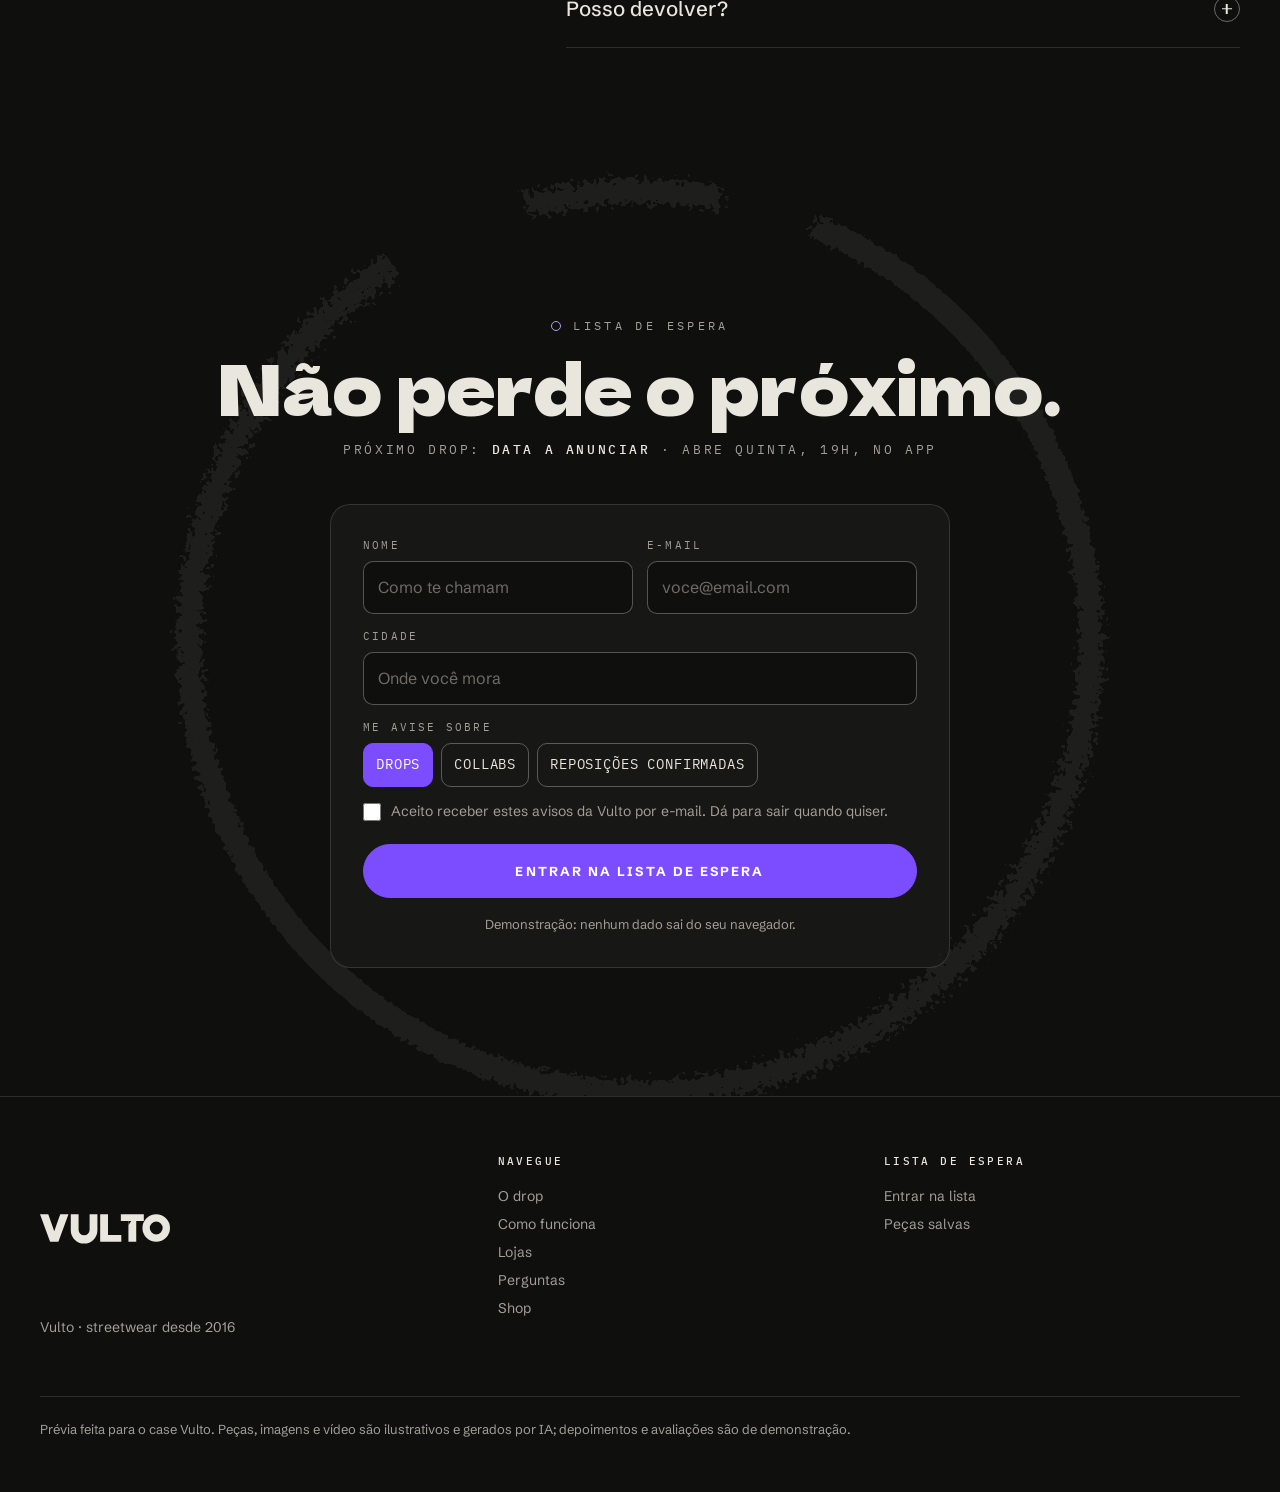
==== commit d25c9764: "Add purple to the Vulto palette for actions and details Charcoal and chalk stay the base; purple mar" ====
--- a/site/index.html
+++ b/site/index.html
@@ -225,7 +225,7 @@
 .ticket::before{left:-8px}.ticket::after{right:-8px}
 .hold.done .ticket{opacity:1;transform:translate(-50%,-50%) scale(1)}
 .ticket small{display:block;font-family:var(--mono);font-size:10px;letter-spacing:.24em;text-transform:uppercase}
-.ticket strong{display:block;font-family:var(--display);font-weight:400;font-size:clamp(28px,3vw,38px);line-height:1.1;margin:6px 0 12px}
+.ticket strong{display:block;font-family:var(--display);font-weight:400;font-size:clamp(22px,2.2vw,30px);line-height:1.1;margin:6px 0 12px;overflow-wrap:anywhere}
 .ticket span{display:block;font-size:13px;line-height:1.4;border-top:1px dashed rgba(11,11,10,.4);padding-top:10px}
 .hold-note{color:var(--text-secondary);font-size:14px;margin:0;max-width:34ch}
 
@@ -379,6 +379,31 @@
   .steps::before{transform:none}
   .step{opacity:1}
 }
+
+/* ---------- acento roxo: ação e detalhes (a base continua carvão e giz) ---------- */
+:root{--violet:#7c4dff;--violet-deep:#6a3ce8;--violet-ink:#b49bff;--violet-glow:rgba(124,77,255,.38);--violet-soft:rgba(124,77,255,.12)}
+::selection{background:var(--violet);color:#fff}
+:focus-visible{outline-color:var(--violet-ink)}
+.skip{background:var(--violet);color:#fff}
+.btn{background:var(--violet);border-color:var(--violet);color:#fff}
+.btn:hover{background:var(--violet-deep);border-color:var(--violet-deep);box-shadow:0 10px 30px var(--violet-glow)}
+.btn.ghost{background:transparent;color:var(--text-primary);border-color:var(--line-strong);box-shadow:none}
+.btn.ghost:hover{border-color:var(--violet-ink);background:var(--violet-soft)}
+.sec-kicker .dot{border-color:var(--violet-ink)}
+.nd-k i{background:var(--violet-ink);box-shadow:0 0 12px var(--violet-glow)}
+.nd-clock .u.tick b{color:var(--violet-ink)}
+.nd-link:hover{text-decoration-color:var(--violet-ink)}
+.paintring{color:var(--violet-ink)}
+.progress .bar i{background:var(--violet-ink)}
+.step.lit .n{border-color:var(--violet);background:var(--violet);color:#fff}
+.faq details[open] .pm{border-color:var(--violet-ink)}
+.faq details[open] .pm::before,.faq details[open] .pm::after{background:var(--violet-ink)}
+.quotes li{border-left-color:rgba(180,155,255,.55)}
+.appcta{border-color:rgba(124,77,255,.4);background:linear-gradient(135deg,rgba(124,77,255,.10),rgba(15,15,14,.5) 55%)}
+input:focus,select:focus{border-color:var(--violet-ink)}
+.sizes input:checked+span{background:var(--violet);border-color:var(--violet);color:#fff}
+.consent input{accent-color:var(--violet)}
+.success svg{color:var(--violet-ink)}
 </style>
 </head>
 <body>
